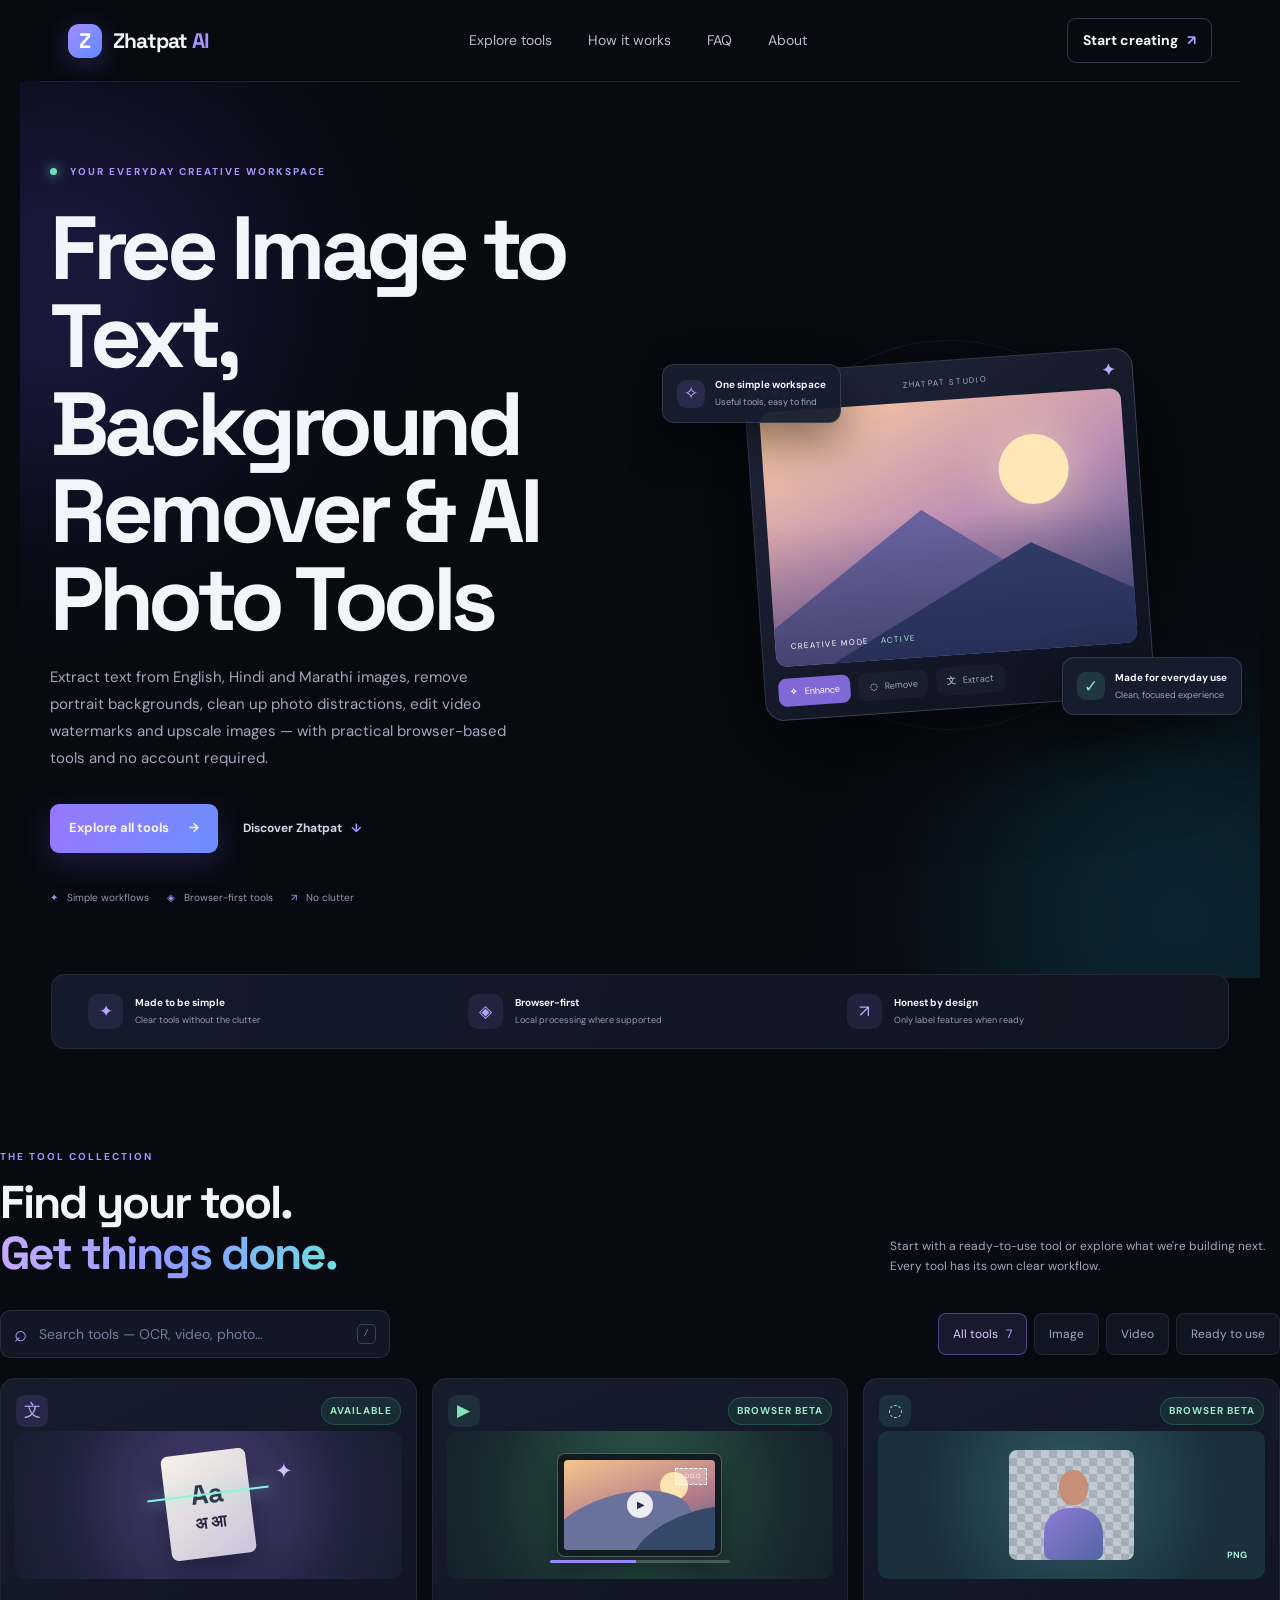
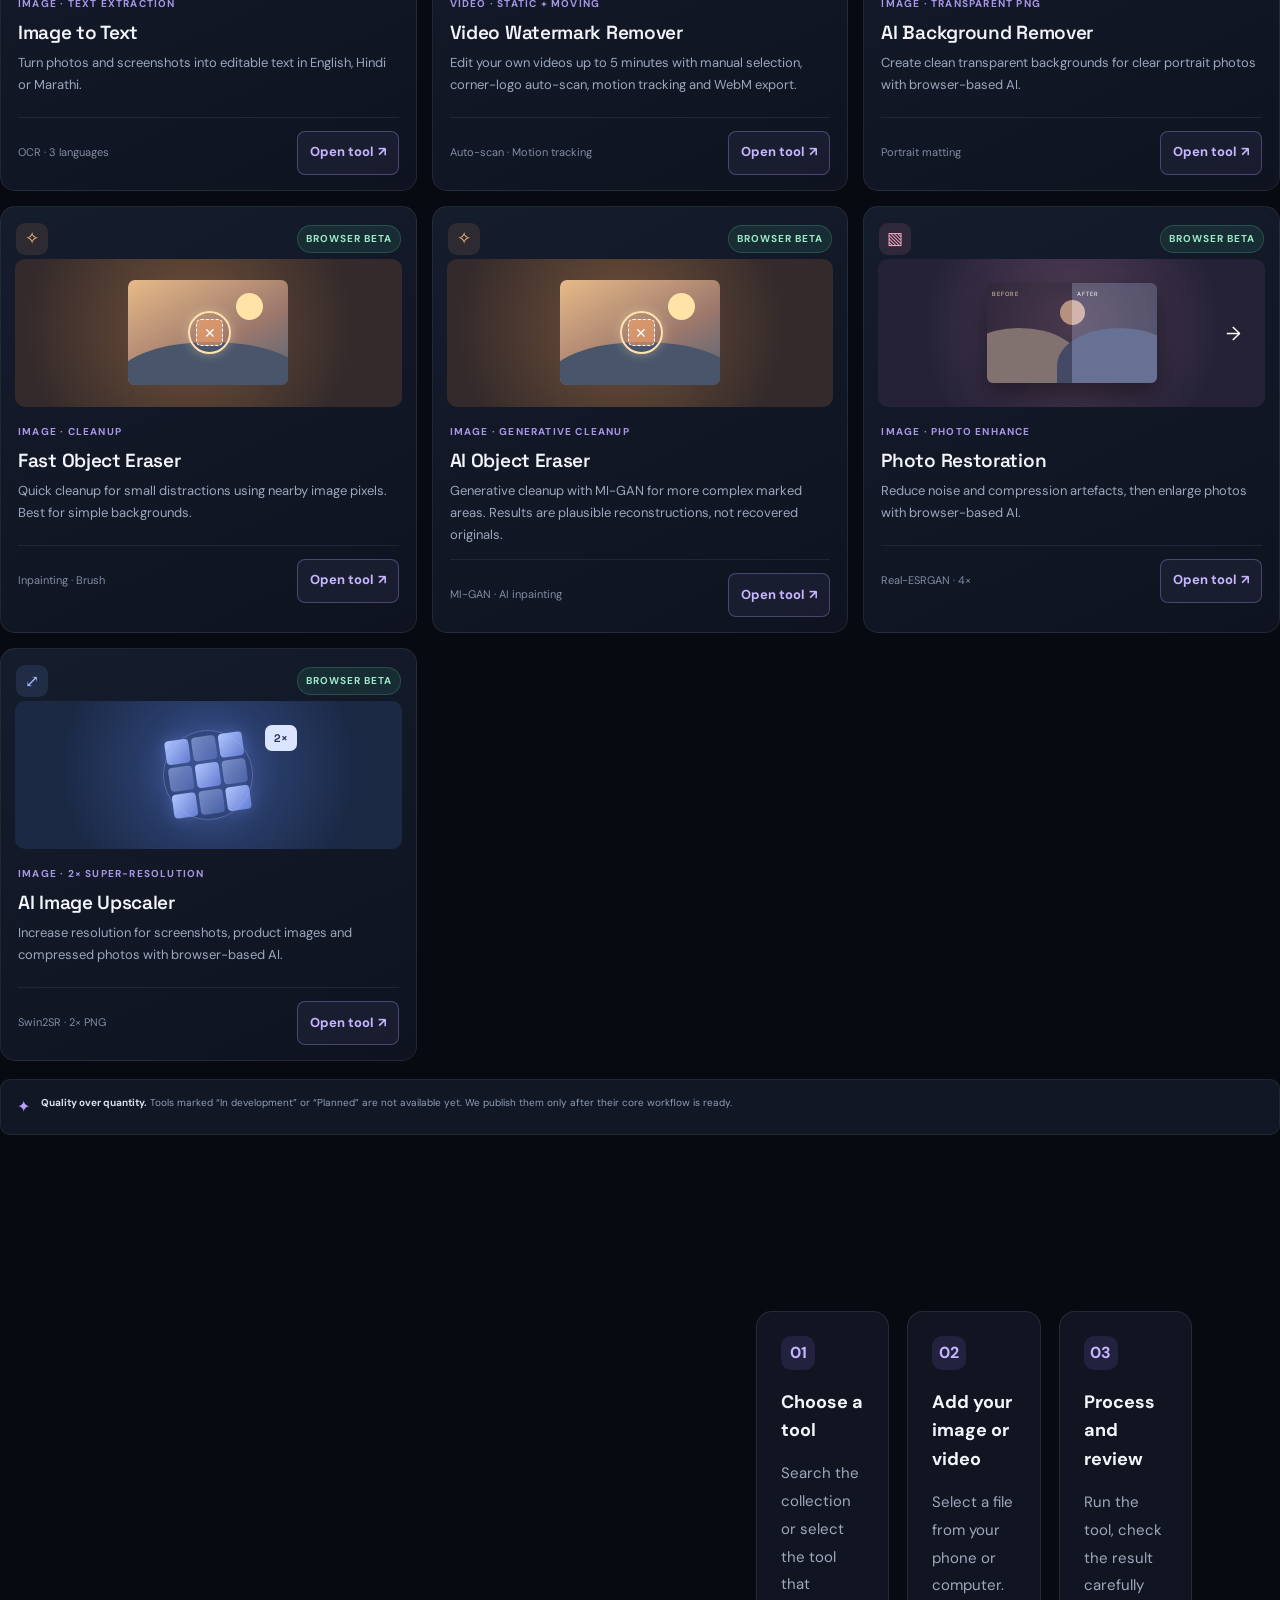
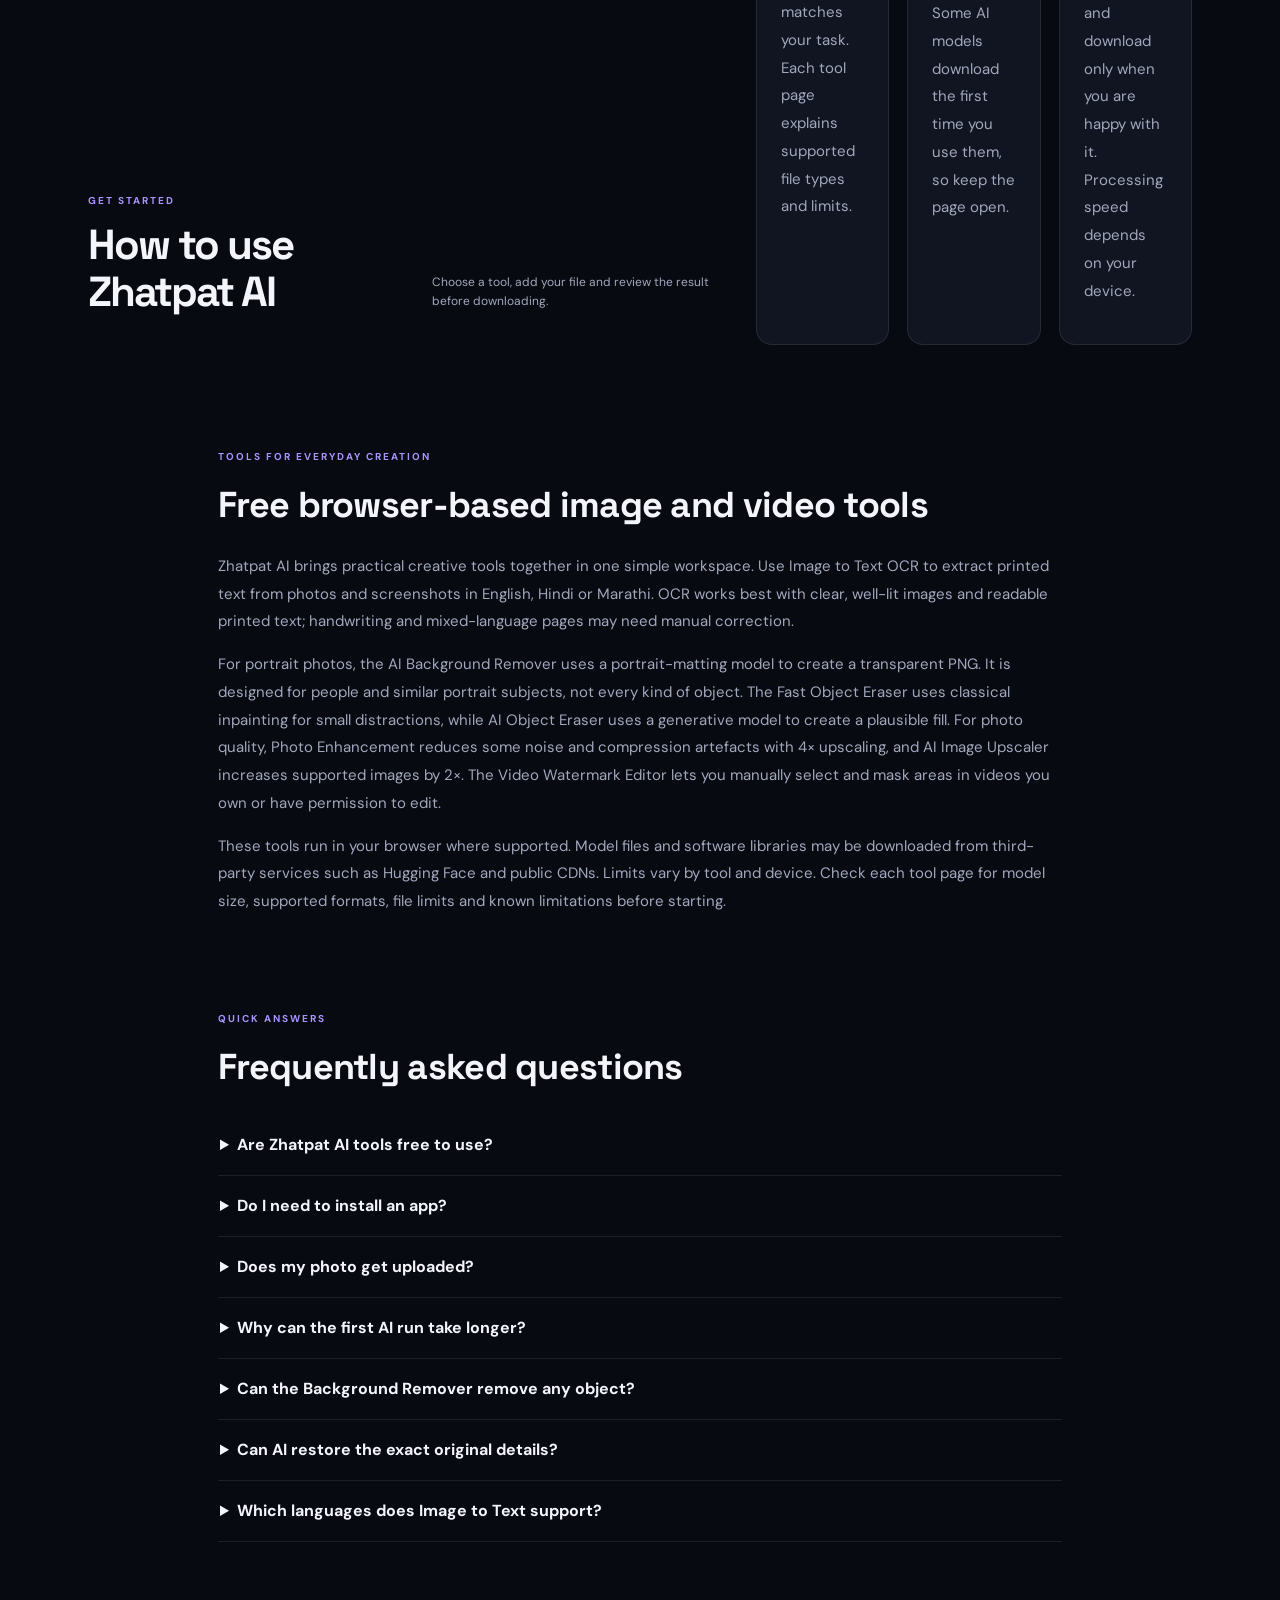
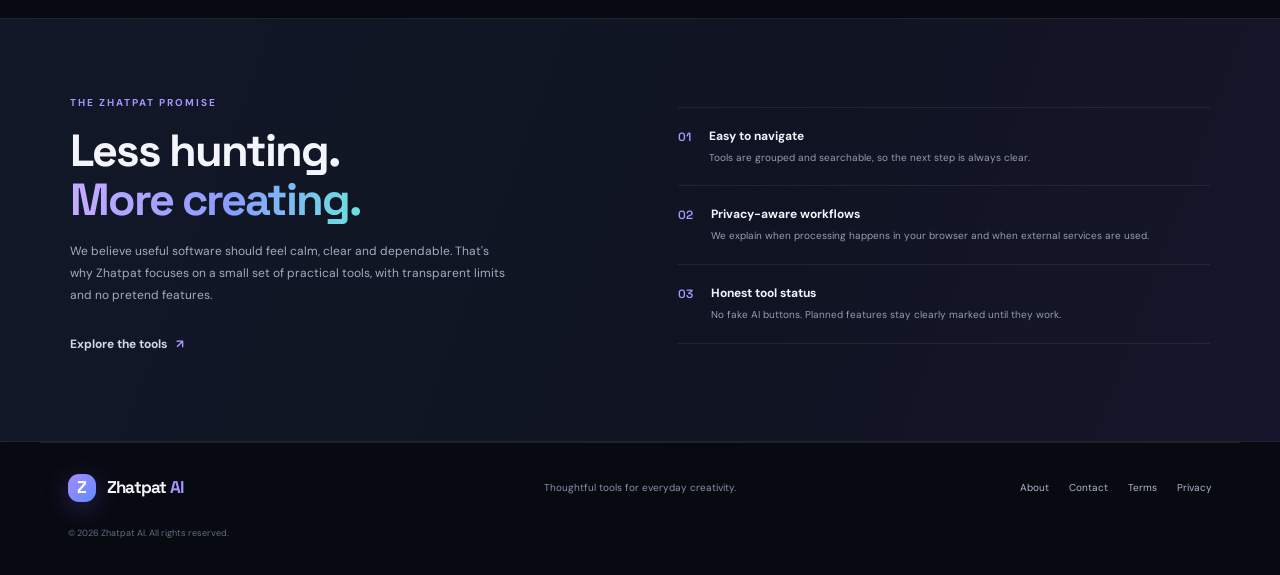
==== index.html @ 1f45d67f "Add Google AdSense loader to site pages" ====
<!doctype html>
<html lang="en">
<head>
<meta charset="UTF-8"><meta name="viewport" content="width=device-width,initial-scale=1"><meta name="theme-color" content="#090b14">
<title>Zhatpat AI — Free AI Tools to Create, Edit & Enhance</title>
<meta name="description" content="Explore Zhatpat AI's browser-based creative tools for OCR, video editing, background removal, object cleanup and AI photo enhancement.">
<meta name="robots" content="index,follow">
<meta name="google-site-verification" content="sofA9qe5XfoR8fmG4Cdw6yjIFCzj_PzeQPLxYTmyHCs" /><link rel="canonical" href="https://zhatpat-ai.pages.dev/">
<meta property="og:type" content="website"><meta property="og:title" content="Zhatpat AI — Free AI Tools to Create, Edit &amp; Enhance"><meta property="og:description" content="Explore Zhatpat AI"><meta property="og:url" content="https://zhatpat-ai.pages.dev/"><meta name="twitter:card" content="summary">
<link rel="icon" href="/favicon.svg" type="image/svg+xml"><link rel="preconnect" href="https://fonts.googleapis.com"><link rel="preconnect" href="https://fonts.gstatic.com" crossorigin><link href="https://fonts.googleapis.com/css2?family=DM+Sans:wght@400;500;600;700&family=Space+Grotesk:wght@500;600;700&display=swap" rel="stylesheet"><link rel="stylesheet" href="/assets/style.css">
<meta property="og:site_name" content="Zhatpat AI">
<meta name="twitter:title" content="Zhatpat AI — Free AI Tools to Create, Edit &amp; Enhance">
<meta name="twitter:description" content="Explore Zhatpat AI">
<script type="application/ld+json">{"@context":"https://schema.org","@graph":[{"@type":"WebSite","name":"Zhatpat AI","url":"https://zhatpat-ai.pages.dev/","description":"Explore Zhatpat AI"},{"@type":"Organization","name":"Zhatpat AI","url":"https://zhatpat-ai.pages.dev/"}]}</script>
  <script async src="https://pagead2.googlesyndication.com/pagead/js/adsbygoogle.js?client=ca-pub-9655050547873870" crossorigin="anonymous"></script>
</head>
<body class="home-premium">
<header class="site-header"><a class="brand" href="/" aria-label="Zhatpat AI home"><span class="brand-mark">Z</span><span>Zhatpat<span class="brand-ai"> AI</span></span></a>
<nav class="desktop-nav" aria-label="Main navigation"><a href="#tools">Explore tools</a><a href="#how">How it works</a><a href="#faq">FAQ</a><a href="/about.html">About</a></nav>
<a class="header-cta" href="#tools">Start creating <span>↗</span></a><button class="menu-toggle" aria-label="Open navigation" aria-expanded="false">☰</button></header>
<main>
<section class="premium-hero">
<div class="hero-glow hero-glow-a"></div><div class="hero-glow hero-glow-b"></div>
<div class="hero-content"><div class="eyebrow"><span class="live-dot"></span> YOUR EVERYDAY CREATIVE WORKSPACE</div>
<h1>Free Image to Text, Background Remover &amp; AI Photo Tools</h1>
<p class="hero-lead">Extract text from English, Hindi and Marathi images, remove portrait backgrounds, clean up photo distractions, edit video watermarks and upscale images — with practical browser-based tools and no account required.</p>
<div class="hero-actions"><a class="button button-primary" href="#tools">Explore all tools <span>→</span></a><a class="text-link" href="#why">Discover Zhatpat <span>↓</span></a></div>
<div class="hero-proof"><span><i>✦</i> Simple workflows</span><span><i>◈</i> Browser-first tools</span><span><i>↗</i> No clutter</span></div></div>
<div class="hero-visual" aria-label="Abstract creative workspace illustration">
<div class="visual-halo"></div><div class="visual-window"><div class="window-top"><div class="window-dots"><i></i><i></i><i></i></div><span>ZHATPAT STUDIO</span><b>✦</b></div><div class="visual-canvas"><div class="visual-sun"></div><div class="visual-mountain one"></div><div class="visual-mountain two"></div><div class="visual-sheen"></div><div class="visual-canvas-tag">CREATIVE MODE <span>ACTIVE</span></div></div><div class="visual-toolbar"><span class="tool-mini active"><b>✧</b> Enhance</span><span class="tool-mini"><b>◌</b> Remove</span><span class="tool-mini"><b>文</b> Extract</span></div></div>
<div class="floating-note note-one"><span class="note-symbol purple">✧</span><span><b>One simple workspace</b><small>Useful tools, easy to find</small></span></div><div class="floating-note note-two"><span class="note-symbol green">✓</span><span><b>Made for everyday use</b><small>Clean, focused experience</small></span></div></div>
</section>
<section class="quick-strip"><div><span class="strip-icon">✦</span><span><b>Made to be simple</b><small>Clear tools without the clutter</small></span></div><div><span class="strip-icon">◈</span><span><b>Browser-first</b><small>Local processing where supported</small></span></div><div><span class="strip-icon">↗</span><span><b>Honest by design</b><small>Only label features when ready</small></span></div></section>
<section class="tool-section premium-tools" id="tools"><div class="section-heading"><div><div class="eyebrow">THE TOOL COLLECTION</div><h2>Find your tool.<br><span class="gradient-text">Get things done.</span></h2></div><p>Start with a ready-to-use tool or explore what we're building next. Every tool has its own clear workflow.</p></div>
<div class="tool-discovery"><label class="tool-search"><span>⌕</span><input id="tool-search" type="search" placeholder="Search tools — OCR, video, photo…" aria-label="Search tools"><kbd>/</kbd></label><div class="tool-filters" role="group" aria-label="Filter tools"><button class="filter-chip active" data-filter="all" type="button">All tools <span>7</span></button><button class="filter-chip" data-filter="image" type="button">Image</button><button class="filter-chip" data-filter="video" type="button">Video</button><button class="filter-chip" data-filter="available" type="button">Ready to use</button></div></div>
<div class="premium-tool-grid" id="tool-grid">
<article class="premium-tool-card live-card" data-category="image" data-search="image to text ocr extract scan english hindi marathi photo text"><div class="card-topline"><span class="tool-symbol symbol-violet">文</span><span class="status-pill live">AVAILABLE</span></div><div class="card-art art-ocr"><span class="art-paper">Aa<br><small>अ आ</small></span><span class="art-scan"></span><span class="art-spark">✦</span></div><div class="card-copy"><div class="card-kicker">IMAGE · TEXT EXTRACTION</div><h3>Image to Text</h3><p>Turn photos and screenshots into editable text in English, Hindi or Marathi.</p><div class="card-footer"><span>OCR · 3 languages</span><a href="/tools/image-to-text.html">Open tool <b>↗</b></a></div></div></article>
<article class="premium-tool-card live-card" data-category="video" data-search="video watermark remover blur pixelate moving static keyframe auto detect logo automatic tracking mp4 webm 5 minute"><div class="card-topline"><span class="tool-symbol symbol-green">▶</span><span class="status-pill live">BROWSER BETA</span></div><div class="card-art art-video"><div class="video-frame"><div class="video-scene"><span class="scene-sun"></span><span class="scene-hill"></span><span class="scene-hill second"></span><span class="watermark-box">LOGO</span></div><span class="play-dot">▶</span></div><span class="track-line"></span></div><div class="card-copy"><div class="card-kicker">VIDEO · STATIC + MOVING</div><h3>Video Watermark Remover</h3><p>Edit your own videos up to 5 minutes with manual selection, corner-logo auto-scan, motion tracking and WebM export.</p><div class="card-footer"><span>Auto-scan · Motion tracking</span><a href="/tools/video-watermark-remover.html">Open tool <b>↗</b></a></div></div></article>
<article class="premium-tool-card live-card" data-category="image" data-search="background remover transparent png portrait photo cutout"><div class="card-topline"><span class="tool-symbol symbol-cyan">◌</span><span class="status-pill live">BROWSER BETA</span></div><div class="card-art art-bg"><div class="checker"></div><div class="portrait-shape"><i></i><b></b></div><span class="cutout-label">PNG</span></div><div class="card-copy"><div class="card-kicker">IMAGE · TRANSPARENT PNG</div><h3>AI Background Remover</h3><p>Create clean transparent backgrounds for clear portrait photos with browser-based AI.</p><div class="card-footer"><span>Portrait matting</span><a href="/tools/background-remover.html">Open tool <b>↗</b></a></div></div></article>
<article class="premium-tool-card live-card" data-category="image" data-search="object eraser remove unwanted objects photo cleanup inpainting brush"><div class="card-topline"><span class="tool-symbol symbol-orange">✧</span><span class="status-pill live">BROWSER BETA</span></div><div class="card-art art-object"><div class="object-scene"><span class="object-sun"></span><span class="object-hill"></span><span class="object-box">✕</span><span class="erase-ring"></span></div></div><div class="card-copy"><div class="card-kicker">IMAGE · CLEANUP</div><h3>Fast Object Eraser</h3><p>Quick cleanup for small distractions using nearby image pixels. Best for simple backgrounds.</p><div class="card-footer"><span>Inpainting · Brush</span><a href="/tools/object-eraser.html">Open tool <b>↗</b></a></div></div></article>
<article class="premium-tool-card live-card" data-category="image" data-search="ai object eraser generative object removal inpainting remove photo unwanted objects migan"><div class="card-topline"><span class="tool-symbol symbol-orange">✧</span><span class="status-pill live">BROWSER BETA</span></div><div class="card-art art-object"><div class="object-scene"><span class="object-sun"></span><span class="object-hill"></span><span class="object-box">✕</span><span class="erase-ring"></span></div></div><div class="card-copy"><div class="card-kicker">IMAGE · GENERATIVE CLEANUP</div><h3>AI Object Eraser</h3><p>Generative cleanup with MI-GAN for more complex marked areas. Results are plausible reconstructions, not recovered originals.</p><div class="card-footer"><span>MI-GAN · AI inpainting</span><a href="/tools/ai-object-eraser.html">Open tool <b>↗</b></a></div></div></article>
<article class="premium-tool-card live-card" data-category="image" data-search="photo restoration enhancer old photo denoise compression noise upscale realesrgan"><div class="card-topline"><span class="tool-symbol symbol-pink">▧</span><span class="status-pill live">BROWSER BETA</span></div><div class="card-art art-restore"><div class="restore-photo"><span class="restore-before">BEFORE</span><span class="restore-after">AFTER</span><i></i></div><span class="restore-arrow">→</span></div><div class="card-copy"><div class="card-kicker">IMAGE · PHOTO ENHANCE</div><h3>Photo Restoration</h3><p>Reduce noise and compression artefacts, then enlarge photos with browser-based AI.</p><div class="card-footer"><span>Real-ESRGAN · 4×</span><a href="/tools/photo-restoration.html">Open tool <b>↗</b></a></div></div></article>
<article class="premium-tool-card live-card" data-category="image" data-search="ai image upscaler enlarge resolution sharpen enhance quality swin2sr screenshot photo 2x"><div class="card-topline"><span class="tool-symbol symbol-blue">⤢</span><span class="status-pill live">BROWSER BETA</span></div><div class="card-art art-upscale"><div class="pixel-grid"><i></i><i></i><i></i><i></i><i></i><i></i><i></i><i></i><i></i></div><span class="upscale-badge">2×</span><span class="upscale-glow"></span></div><div class="card-copy"><div class="card-kicker">IMAGE · 2× SUPER-RESOLUTION</div><h3>AI Image Upscaler</h3><p>Increase resolution for screenshots, product images and compressed photos with browser-based AI.</p><div class="card-footer"><span>Swin2SR · 2× PNG</span><a href="/tools/ai-image-upscaler.html">Open tool <b>↗</b></a></div></div></article>
</div><p class="no-results" id="no-results" hidden>No matching tools. Try another search.</p><div class="tool-note"><span>✦</span><p><b>Quality over quantity.</b> Tools marked “In development” or “Planned” are not available yet. We publish them only after their core workflow is ready.</p></div></section>
<section class="how-section" id="how"><div class="section-heading"><div><div class="eyebrow">GET STARTED</div><h2>How to use Zhatpat AI</h2></div><p>Choose a tool, add your file and review the result before downloading.</p></div><div class="how-grid"><article><span>01</span><h3>Choose a tool</h3><p>Search the collection or select the tool that matches your task. Each tool page explains supported file types and limits.</p></article><article><span>02</span><h3>Add your image or video</h3><p>Select a file from your phone or computer. Some AI models download the first time you use them, so keep the page open.</p></article><article><span>03</span><h3>Process and review</h3><p>Run the tool, check the result carefully and download only when you are happy with it. Processing speed depends on your device.</p></article></div></section>
<section class="seo-content"><div class="eyebrow">TOOLS FOR EVERYDAY CREATION</div><h2>Free browser-based image and video tools</h2><p>Zhatpat AI brings practical creative tools together in one simple workspace. Use Image to Text OCR to extract printed text from photos and screenshots in English, Hindi or Marathi. OCR works best with clear, well-lit images and readable printed text; handwriting and mixed-language pages may need manual correction.</p><p>For portrait photos, the AI Background Remover uses a portrait-matting model to create a transparent PNG. It is designed for people and similar portrait subjects, not every kind of object. The Fast Object Eraser uses classical inpainting for small distractions, while AI Object Eraser uses a generative model to create a plausible fill. For photo quality, Photo Enhancement reduces some noise and compression artefacts with 4× upscaling, and AI Image Upscaler increases supported images by 2×. The Video Watermark Editor lets you manually select and mask areas in videos you own or have permission to edit.</p><p>These tools run in your browser where supported. Model files and software libraries may be downloaded from third-party services such as Hugging Face and public CDNs. Limits vary by tool and device. Check each tool page for model size, supported formats, file limits and known limitations before starting.</p></section>
<section class="faq-section" id="faq"><div class="eyebrow">QUICK ANSWERS</div><h2>Frequently asked questions</h2><details><summary>Are Zhatpat AI tools free to use?</summary><p>The current tool collection is available without an account. File and model limits apply and may vary by tool.</p></details><details><summary>Do I need to install an app?</summary><p>No installation is required for the browser tools. Open a tool page in a modern browser and select your file.</p></details><details><summary>Does my photo get uploaded?</summary><p>The current image and video processing tools are designed to process selected files in your browser rather than upload them to a Zhatpat application server. Tool pages explain when third-party model or library downloads are used.</p></details><details><summary>Why can the first AI run take longer?</summary><p>Some tools need to download model files and prepare the inference engine the first time. Later use may be faster if your browser cache is available.</p></details><details><summary>Can the Background Remover remove any object?</summary><p>No. It uses portrait matting and works best with clear people or portrait subjects. It is not a universal object-segmentation model.</p></details><details><summary>Can AI restore the exact original details?</summary><p>No. Upscaling and generative fill can create plausible details, but they cannot guarantee recovery of information that is missing from the original file.</p></details><details><summary>Which languages does Image to Text support?</summary><p>The OCR tool currently offers English, Hindi and Marathi language selection. Results depend on image quality and printed text clarity.</p></details></section>
<section class="why-section" id="why"><div class="why-inner"><div class="why-copy"><div class="eyebrow">THE ZHATPAT PROMISE</div><h2>Less hunting.<br><span class="gradient-text">More creating.</span></h2><p>We believe useful software should feel calm, clear and dependable. That's why Zhatpat focuses on a small set of practical tools, with transparent limits and no pretend features.</p><a href="#tools" class="text-link">Explore the tools <span>↗</span></a></div><div class="why-points"><div><span>01</span><section><b>Easy to navigate</b><small>Tools are grouped and searchable, so the next step is always clear.</small></section></div><div><span>02</span><section><b>Privacy-aware workflows</b><small>We explain when processing happens in your browser and when external services are used.</small></section></div><div><span>03</span><section><b>Honest tool status</b><small>No fake AI buttons. Planned features stay clearly marked until they work.</small></section></div></div></div></section>
</main>
<footer class="site-footer"><a class="brand" href="/"><span class="brand-mark">Z</span><span>Zhatpat<span class="brand-ai"> AI</span></span></a><p>Thoughtful tools for everyday creativity.</p><div class="footer-links"><a href="/about.html">About</a><a href="/contact.html">Contact</a><a href="/terms.html">Terms</a><a href="/privacy.html">Privacy</a></div><small>© <span id="year"></span> Zhatpat AI. All rights reserved.</small></footer>
<script src="/assets/app.js" defer></script><script src="/assets/home.js" defer></script>
</body></html>
---- assets/style.css ----
:root{color-scheme:dark;--bg:#090b14;--panel:#111522;--panel2:#151b2b;--text:#f4f5fb;--muted:#a1a8bc;--line:rgba(255,255,255,.09);--violet:#9b7bff;--cyan:#66e0e4}*{box-sizing:border-box}html{scroll-behavior:smooth}body{margin:0;background:var(--bg);color:var(--text);font-family:"DM Sans",sans-serif;line-height:1.6;overflow-x:hidden}a{color:inherit;text-decoration:none}.ambient{position:absolute;width:520px;height:520px;border-radius:50%;filter:blur(110px);opacity:.15;pointer-events:none;z-index:-1}.ambient-one{top:40px;left:-230px;background:#744cff}.ambient-two{top:350px;right:-280px;background:#13b8c5}.site-header{height:82px;max-width:1200px;margin:auto;padding:0 28px;display:flex;align-items:center;justify-content:space-between;border-bottom:1px solid var(--line)}.brand{display:inline-flex;align-items:center;gap:11px;font-family:"Space Grotesk",sans-serif;font-size:21px;font-weight:700;letter-spacing:-.8px}.brand-mark{width:34px;height:34px;display:grid;place-items:center;border-radius:11px;background:linear-gradient(135deg,#a58aff,#5e8cff);color:white;font-size:21px;box-shadow:0 6px 24px #8568ff44}.brand-ai{color:#a991ff}.desktop-nav{display:flex;gap:36px;color:#b7bdd0;font-size:13px}.desktop-nav a:hover,.footer-links a:hover{color:white}.header-cta{border:1px solid #34394c;border-radius:9px;padding:10px 15px;font-size:12px;font-weight:700}.header-cta span{color:#b39aff;margin-left:9px}.menu-toggle{display:none;background:none;border:0;color:white;font-size:22px}.hero{max-width:1200px;margin:0 auto;padding:105px 28px 110px;display:grid;grid-template-columns:1fr 1fr;align-items:center;gap:50px;min-height:610px}.eyebrow{font-size:10px;font-weight:700;letter-spacing:2px;color:#a994ff}.live-dot{display:inline-block;width:7px;height:7px;border-radius:50%;background:#6de1bc;margin-right:9px;box-shadow:0 0 12px #6de1bc}.hero h1{font-family:"Space Grotesk",sans-serif;font-size:clamp(58px,7vw,88px);letter-spacing:-5px;line-height:.99;margin:24px 0}.gradient-text{background:linear-gradient(100deg,#c4aaff 4%,#8a9cff 55%,#6ce1df 100%);background-clip:text;-webkit-background-clip:text;color:transparent}.hero-lead{font-size:16px;line-height:1.8;color:var(--muted);max-width:475px}.hero-actions{display:flex;align-items:center;gap:25px;margin-top:32px}.button{display:inline-flex;align-items:center;gap:20px;padding:14px 19px;border-radius:9px;font-size:13px;font-weight:700}.button-primary{background:linear-gradient(110deg,#9877ff,#6c8eff);box-shadow:0 10px 30px #7d69ff30}.button-primary:hover{transform:translateY(-2px)}.text-link{font-size:12px;font-weight:700;color:#d4d8e6}.text-link span{color:#a994ff;margin-left:6px}.trust-row{display:flex;flex-wrap:wrap;gap:20px;margin-top:45px;color:#858da3;font-size:10px}.trust-row i{font-style:normal;color:#a994ff;margin-right:6px}.hero-art{height:440px;position:relative;display:grid;place-items:center}.art-orbit{position:absolute;border:1px solid #9e8bff20;border-radius:50%;transform:rotate(-22deg)}.orbit-a{width:450px;height:310px}.orbit-b{width:360px;height:410px;transform:rotate(38deg)}.art-card{position:absolute;border:1px solid #ffffff1c;border-radius:17px;background:#171c2c;box-shadow:0 28px 90px #0008}.art-card-back{width:260px;height:270px;right:22px;top:65px;transform:rotate(8deg);padding:16px;opacity:.72}.mini-top{display:flex;gap:5px;margin-bottom:16px}.mini-top span{width:6px;height:6px;border-radius:50%;background:#626b84}.skeleton-image{height:150px;border-radius:10px;background:linear-gradient(135deg,#343b5b,#22283e 55%,#4c3b72)}.skeleton-line{height:7px;width:80%;background:#424960;border-radius:10px;margin-top:13px}.skeleton-line.short{width:45%;margin-top:7px}.art-card-front{width:300px;padding:17px;left:50%;top:70px;transform:translateX(-50%) rotate(-5deg);z-index:2}.art-label{font-size:9px;letter-spacing:1.5px;color:#bfc5d8;margin-bottom:14px}.art-label span{float:right;color:#b69dff}.art-photo{height:225px;border-radius:10px;overflow:hidden;position:relative;background:linear-gradient(155deg,#f6b98a 0%,#d8879b 40%,#635b9b 100%)}.sun{position:absolute;width:65px;height:65px;border-radius:50%;background:#ffe4b0;top:37px;right:55px;box-shadow:0 0 45px #ffe0a5aa}.mountain{position:absolute;bottom:-5px;width:0;height:0;border-left:160px solid transparent;border-right:160px solid transparent}.mountain-back{border-bottom:125px solid #655f9a;left:-48px}.mountain-front{border-bottom:95px solid #353e6b;right:-95px}.photo-glow{position:absolute;inset:0;background:linear-gradient(0deg,#171d3c55,transparent 60%)}.art-controls{display:flex;gap:7px;margin-top:14px}.control-pill{font-size:9px;padding:6px 12px;border-radius:20px;background:#262d41;color:#9ca6bc}.control-pill.active{background:#7662ca;color:white}.float-chip{position:absolute;z-index:3;display:flex;align-items:center;gap:10px;padding:11px 14px;border:1px solid #ffffff1c;background:#171d2df2;border-radius:12px;box-shadow:0 14px 40px #0006}.float-chip b,.float-chip small{display:block}.float-chip b{font-size:10px}.float-chip small{font-size:9px;color:#969fb5}.chip-icon{font-size:22px;color:#b49aff}.chip-check{width:24px;height:24px;border-radius:50%;background:#3b9c83;color:#fff;display:grid;place-items:center;font-size:12px}.chip-top{top:38px;left:5px}.chip-bottom{bottom:35px;right:0}.section-wrap{max-width:1200px;margin:auto;padding-left:28px;padding-right:28px}.tool-section{padding-top:60px;padding-bottom:105px}.section-heading{display:flex;align-items:end;justify-content:space-between;gap:30px;margin-bottom:32px}.section-heading h2,.how-panel h2{font-family:"Space Grotesk",sans-serif;font-size:42px;letter-spacing:-2px;line-height:1.12;margin:12px 0 0}.section-heading>p{max-width:390px;color:var(--muted);font-size:12px;margin:0 0 4px}.tool-grid{display:grid;grid-template-columns:repeat(3,1fr);gap:14px}.tool-card{min-height:230px;padding:23px;border:1px solid var(--line);border-radius:14px;background:linear-gradient(145deg,#141a29,#0e121e);position:relative;transition:transform .2s,border-color .2s}.tool-card:hover{transform:translateY(-4px);border-color:#9c85ff66}.tool-icon{width:39px;height:39px;border-radius:11px;display:grid;place-items:center;font-size:21px;margin-bottom:20px}.icon-violet{background:#8062ed25;color:#b49aff}.icon-cyan{background:#42cbd21c;color:#6ee4e5}.icon-orange{background:#f4a55c1c;color:#ffbc80}.icon-pink{background:#ef7da71c;color:#f59abb}.icon-green{background:#62c99a1c;color:#7ce0ae}.tool-status{position:absolute;top:29px;right:22px;font-size:8px;letter-spacing:1px;color:#a99aff;font-weight:700}.tool-card h3{font-family:"Space Grotesk",sans-serif;font-size:17px;margin:0 0 7px}.tool-card p{font-size:11px;color:#9ca5bb;line-height:1.7;max-width:290px;margin:0}.tool-meta{display:flex;gap:7px;margin-top:18px}.tool-meta span{font-size:9px;color:#aeb6ca;background:#ffffff09;border:1px solid #ffffff0d;border-radius:20px;padding:5px 9px}.tool-card-note{background:linear-gradient(130deg,#211b3d,#121a2a)}.note-spark{font-size:23px;color:#b59dff;margin-bottom:12px}.tool-card-note h3{font-size:20px;line-height:1.2}.tool-card-note p{margin:8px 0 14px}.how-section{padding-bottom:110px;display:grid;grid-template-columns:1.2fr .8fr;gap:14px}.how-panel,.how-side{border:1px solid var(--line);border-radius:17px;background:#111725;padding:38px}.how-panel h2{font-size:40px;margin:15px 0}.how-panel>p{font-size:12px;color:var(--muted);max-width:530px;line-height:1.8}.principles{display:grid;grid-template-columns:repeat(3,1fr);gap:20px;margin-top:35px}.principles div span,.principles b,.principles small{display:block}.principles span{font-size:9px;color:#a994ff;margin-bottom:12px}.principles b{font-size:11px}.principles small{font-size:9px;color:#8992a8;margin-top:5px}.how-side{background:radial-gradient(circle at 80% 10%,#59449a66,transparent 48%),#15172a;display:flex;flex-direction:column;justify-content:space-between;min-height:330px}.side-orb{width:65px;height:65px;display:grid;place-items:center;border-radius:20px;background:linear-gradient(135deg,#b18cff,#637dff);font-size:30px;box-shadow:0 10px 35px #8e76ff55}.side-quote{font-family:"Space Grotesk",sans-serif;font-size:27px;line-height:1.25;letter-spacing:-.8px;max-width:300px}.side-caption{font-size:8px;letter-spacing:1.6px;color:#a5a0c7}.site-footer{max-width:1200px;margin:auto;padding:27px 28px 35px;border-top:1px solid var(--line);display:grid;grid-template-columns:1fr 1fr auto;align-items:center;gap:12px}.site-footer .brand{font-size:17px}.site-footer .brand-mark{width:28px;height:28px;font-size:17px}.site-footer p{font-size:10px;color:#8992a8}.footer-links{display:flex;gap:20px;font-size:10px;color:#aeb6ca}.site-footer>small{grid-column:1/-1;color:#626c83;font-size:9px;margin-top:8px}.privacy-page{max-width:800px;margin:70px auto;padding:0 24px 100px}.privacy-page h1{font:600 46px "Space Grotesk",sans-serif;letter-spacing:-2px}.privacy-page h2{font:600 21px "Space Grotesk",sans-serif;margin-top:35px}.privacy-page p,.privacy-page li{font-size:14px;color:#aab2c5;line-height:1.8}.privacy-page .updated{font-size:11px;color:#818ba2}@media(max-width:800px){.hero{grid-template-columns:1fr;padding-top:75px;gap:20px}.hero-copy{max-width:650px}.hero-art{height:390px;max-width:540px;width:100%;margin:auto}.section-heading{align-items:start;flex-direction:column}.tool-grid{grid-template-columns:repeat(2,1fr)}.how-section{grid-template-columns:1fr}.how-side{min-height:260px}.site-footer{grid-template-columns:1fr auto}.site-footer p{grid-column:1/-1;grid-row:2}.footer-links{grid-column:2;grid-row:1}}@media(max-width:540px){.site-header{height:70px;padding:0 19px}.desktop-nav,.header-cta{display:none}.menu-toggle{display:block}.desktop-nav.open{display:flex;position:absolute;z-index:10;top:70px;left:0;right:0;padding:20px;background:#101522;flex-direction:column;gap:18px;border-bottom:1px solid var(--line)}.hero{padding:65px 20px 65px;min-height:auto}.hero h1{font-size:61px;letter-spacing:-3.8px}.hero-lead{font-size:14px}.hero-actions{align-items:flex-start;flex-direction:column;gap:17px}.trust-row{gap:12px;margin-top:30px}.hero-art{height:340px;transform:scale(.9);transform-origin:top center;margin-bottom:-25px}.art-card-front{width:260px;top:60px}.art-photo{height:190px}.art-card-back{right:-5px;top:65px;width:220px}.chip-top{left:-5px;top:25px}.chip-bottom{right:-7px;bottom:20px}.section-wrap{padding-left:20px;padding-right:20px}.tool-section{padding-top:40px;padding-bottom:70px}.section-heading h2,.how-panel h2{font-size:34px}.tool-grid{grid-template-columns:1fr}.tool-card{min-height:205px}.how-section{padding-bottom:70px}.how-panel,.how-side{padding:25px}.principles{grid-template-columns:1fr;gap:15px}.principles div{display:grid;grid-template-columns:30px 1fr;align-items:center}.principles span{grid-row:span 2;margin:0}.principles small{margin-top:0}.side-quote{font-size:25px}.site-footer{padding:25px 20px 30px}.privacy-page{margin:45px auto}.privacy-page h1{font-size:37px}}@media(prefers-reduced-motion:reduce){html{scroll-behavior:auto}*,*::before,*::after{transition:none!important}}
/* OCR tool */
.tool-page{max-width:1100px;margin:55px auto 95px;padding:0 28px}.back-link{display:inline-block;color:#aeb6ca;font-size:11px;margin-bottom:28px}.tool-page h1{font:700 clamp(46px,7vw,68px)/1.05 "Space Grotesk",sans-serif;letter-spacing:-3px;margin:15px 0}.tool-intro{font-size:14px;color:var(--muted);max-width:600px;margin:0 0 32px}.ocr-layout{display:grid;grid-template-columns:1fr 1fr;gap:16px}.ocr-panel{padding:24px;border:1px solid var(--line);border-radius:16px;background:linear-gradient(145deg,#141a29,#0e121e);min-width:0}.panel-heading{display:flex;justify-content:space-between;align-items:center;margin-bottom:18px}.panel-heading b,.panel-heading small{display:block}.panel-heading b{font-size:13px}.panel-heading small{font-size:10px;color:#929bb1;margin-top:3px}.step-number{font:600 12px "Space Grotesk",sans-serif;color:#a994ff}.upload-zone{min-height:210px;border:1px dashed #5d6380;border-radius:12px;background:#ffffff05;display:flex;align-items:center;justify-content:center;flex-direction:column;gap:7px;cursor:pointer;text-align:center;padding:20px}.upload-zone:hover,.upload-zone.dragover{border-color:#a994ff;background:#9c83ff0c}.upload-symbol{width:42px;height:42px;display:grid;place-items:center;border-radius:13px;background:#9275ff22;color:#b9a5ff;font-size:24px;margin-bottom:5px}.upload-zone b{font-size:12px}.upload-zone span:not(.upload-symbol){font-size:10px;color:#a3acc0}.upload-zone small{font-size:9px;color:#7e8aa3;margin-top:5px}.upload-zone input{position:absolute;width:1px;height:1px;opacity:0}.image-preview-wrap{position:relative;margin-top:14px;border-radius:10px;overflow:hidden;background:#080b13;text-align:center;padding:10px}.image-preview-wrap img{max-width:100%;max-height:240px;object-fit:contain}.remove-image{display:block;margin:8px auto 0;background:none;border:0;color:#f39aaa;font:inherit;font-size:10px;cursor:pointer}.language-heading{margin-top:25px}.language-select{width:100%;padding:12px;border:1px solid #343b51;border-radius:9px;background:#101624;color:#f3f4fa;font:inherit;font-size:12px}.run-ocr{margin-top:16px;width:100%;justify-content:center;border:0;cursor:pointer}.button:disabled{opacity:.4;cursor:not-allowed;transform:none}.progress-wrap{margin-top:18px}.progress-label{display:flex;justify-content:space-between;font-size:10px;color:#b7bfd1;margin-bottom:8px}.progress-track{height:6px;background:#2b3041;border-radius:20px;overflow:hidden}.progress-track span{display:block;height:100%;width:0;background:linear-gradient(90deg,#9d7aff,#6ddfe1);transition:width .2s}.progress-wrap>small{display:block;color:#7f8aa1;font-size:9px;margin-top:8px}.privacy-note{font-size:10px;line-height:1.7;color:#929bb1;margin:20px 0 0}.privacy-note span{color:#9f8aff;margin-right:5px}.result-panel{display:flex;flex-direction:column}.result-empty{flex:1;min-height:300px;border:1px dashed #363d52;border-radius:11px;display:flex;align-items:center;justify-content:center;flex-direction:column;text-align:center;padding:20px}.result-empty>span{font-size:33px;color:#a994ff;margin-bottom:10px}.result-empty b{font-size:12px}.result-empty small{font-size:10px;color:#8d97ad;margin-top:5px}.ocr-result{display:none;width:100%;min-height:300px;resize:vertical;padding:14px;border:1px solid #353c51;border-radius:11px;background:#0a0e18;color:#f0f2fa;font:12px/1.8 "DM Sans",sans-serif}.ocr-result.visible{display:block}.result-actions{display:flex;align-items:center;gap:12px;margin-top:15px}.copy-result{padding:11px 15px;border:0;cursor:pointer}.result-actions>span{font-size:10px;color:#84d9b6}.tool-disclaimer{font-size:10px;color:#7e899f;line-height:1.7;margin-top:20px}.tool-open{display:inline-block;margin-top:15px;color:#c0adff;font-size:10px;font-weight:700}.tool-open:hover{text-decoration:underline}@media(max-width:700px){.tool-page{margin:35px auto 65px;padding:0 20px}.ocr-layout{grid-template-columns:1fr}.ocr-panel{padding:19px}.result-empty,.ocr-result{min-height:240px}}
/* Video watermark editor */
.video-workspace{display:grid;grid-template-columns:1.05fr .95fr;gap:16px;align-items:start}.video-stage{position:relative;margin:12px 0;border-radius:11px;overflow:hidden;background:#05070c;line-height:0}.video-stage video{display:block;width:100%;height:auto;max-height:520px}.video-stage canvas{position:absolute;inset:0 0 42px;width:100%;height:calc(100% - 42px);touch-action:none;cursor:crosshair}.video-meta,.video-message{font-size:10px;color:#aeb6ca;margin:10px 0;min-height:16px}.video-controls{display:grid;gap:12px;margin-top:20px}.video-controls label{display:grid;gap:7px;font-size:10px;color:#b8c0d3}.video-controls input[type=range]{width:100%;accent-color:#9b7bff}.keyframe-row{display:flex;gap:8px;flex-wrap:wrap;margin-top:14px}.button-secondary{background:#242a3d;border:1px solid #3b435c;color:#e9e9f4;cursor:pointer;padding:10px 12px}.keyframe-list{font-size:10px;color:#b8a8ff;margin-top:12px;min-height:18px}.export-preview{width:100%;max-height:420px;border-radius:10px;background:#05070c}.download-video{margin-top:15px;justify-content:center}.video-upload{margin-bottom:12px}@media(max-width:800px){.video-workspace{grid-template-columns:1fr}}@media(max-width:540px){.keyframe-row .button{flex:1;justify-content:center;font-size:11px;padding:11px 8px}}

/* Premium searchable homepage workspace */
.home-premium{background:#080a12}.premium-hero{max-width:1240px;min-height:590px;margin:auto;padding:82px 30px 72px;display:grid;grid-template-columns:1.02fr .98fr;align-items:center;gap:32px;position:relative;isolation:isolate;overflow:hidden}.hero-glow{position:absolute;z-index:-1;filter:blur(95px);border-radius:50%;pointer-events:none;opacity:.19}.hero-glow-a{width:390px;height:390px;left:-160px;top:10px;background:#7957ff}.hero-glow-b{width:420px;height:420px;right:-130px;bottom:-150px;background:#1a9cae}.hero-content{position:relative;z-index:2}.premium-hero h1{font:700 clamp(62px,7vw,92px)/.98 "Space Grotesk",sans-serif;letter-spacing:-5.5px;margin:25px 0 20px}.premium-hero .hero-lead{font-size:15px;max-width:465px}.hero-proof{display:flex;flex-wrap:wrap;gap:18px;margin-top:37px;color:#929bb0;font-size:10px}.hero-proof i{font-style:normal;color:#a991ff;margin-right:6px}.hero-visual{height:425px;position:relative;display:grid;place-items:center}.visual-halo{position:absolute;width:390px;height:390px;border-radius:50%;background:radial-gradient(circle,#8771ff27,transparent 68%);border:1px solid #9d8aff18}.visual-window{position:relative;width:min(100%,390px);padding:13px;border:1px solid #ffffff25;border-radius:19px;background:linear-gradient(145deg,#20263a,#101523 75%);box-shadow:0 35px 100px #0009;transform:rotate(-4deg);z-index:1}.window-top{height:26px;display:flex;align-items:center;justify-content:space-between;padding:0 3px 10px;color:#aab2c8;font-size:8px;letter-spacing:1.7px}.window-top b{color:#c1aaff;font-size:16px}.window-dots{display:flex;gap:5px}.window-dots i{width:6px;height:6px;border-radius:50%;background:#626b84}.visual-canvas{height:255px;border-radius:11px;overflow:hidden;position:relative;background:linear-gradient(155deg,#ffcca0,#bd8eb5 50%,#434c83)}.visual-sun{position:absolute;right:57px;top:40px;width:70px;height:70px;border-radius:50%;background:#ffe7b7;box-shadow:0 0 55px #ffe6b5aa}.visual-mountain{position:absolute;bottom:-8px;width:0;height:0;border-left:220px solid transparent;border-right:220px solid transparent}.visual-mountain.one{left:-65px;border-bottom:155px solid #68639d}.visual-mountain.two{right:-120px;border-bottom:115px solid #343e6d}.visual-sheen{position:absolute;inset:0;background:linear-gradient(0deg,#151d3c70,transparent 55%)}.visual-canvas-tag{position:absolute;left:15px;bottom:13px;color:#fff;font-size:8px;letter-spacing:1.3px;z-index:2}.visual-canvas-tag span{color:#a7f0d7;margin-left:8px}.visual-toolbar{display:flex;gap:8px;padding-top:12px}.tool-mini{padding:7px 11px;border-radius:8px;background:#ffffff09;color:#9ca6bd;font-size:9px}.tool-mini b{margin-right:5px}.tool-mini.active{background:#8068d6;color:white}.floating-note{position:absolute;z-index:3;display:flex;align-items:center;gap:10px;padding:12px 14px;background:#171e2ff2;border:1px solid #ffffff20;border-radius:12px;box-shadow:0 18px 45px #0007}.floating-note b,.floating-note small{display:block}.floating-note b{font-size:10px}.floating-note small{font-size:9px;color:#9da6bb;margin-top:2px}.note-symbol{width:28px;height:28px;border-radius:9px;display:grid;place-items:center;font-size:17px}.note-symbol.purple{background:#a38aff25;color:#c5b5ff}.note-symbol.green{background:#67d4aa25;color:#86e7bd}.note-one{top:42px;left:-5px}.note-two{bottom:32px;right:-12px}.quick-strip{max-width:1178px;margin:-4px auto 0;padding:19px 26px;display:grid;grid-template-columns:repeat(3,1fr);gap:15px;border:1px solid #ffffff13;border-radius:14px;background:linear-gradient(100deg,#131a2a,#101522);position:relative;z-index:2}.quick-strip>div{display:flex;align-items:center;gap:12px;padding:0 10px}.strip-icon{width:35px;height:35px;border-radius:10px;display:grid;place-items:center;background:#a18aff1c;color:#b9a5ff;font-size:17px}.quick-strip b,.quick-strip small{display:block}.quick-strip b{font-size:10px}.quick-strip small{font-size:9px;color:#929cb1;margin-top:2px}.premium-tools{padding-top:100px;padding-bottom:100px}.premium-tools .section-heading{margin-bottom:30px}.premium-tools .section-heading h2{font-size:46px}.tool-discovery{display:flex;align-items:center;justify-content:space-between;gap:18px;margin-bottom:20px}.tool-search{height:45px;max-width:390px;flex:1;display:flex;align-items:center;gap:10px;padding:0 13px;border:1px solid #ffffff19;border-radius:10px;background:#111725;color:#aeb8cd}.tool-search>span{font-size:22px;color:#b59dff}.tool-search input{min-width:0;flex:1;background:transparent;border:0;outline:0;color:#f5f5fb;font:12px "DM Sans",sans-serif}.tool-search input::placeholder{color:#727e96}.tool-search kbd{border:1px solid #3b4357;border-radius:5px;padding:2px 6px;color:#7f8aa1;font-size:9px}.tool-filters{display:flex;gap:7px;flex-wrap:wrap}.filter-chip{padding:9px 12px;border-radius:8px;border:1px solid #ffffff14;background:#101522;color:#9ca7bd;font:10px "DM Sans",sans-serif;cursor:pointer}.filter-chip.active{background:#8e76ee22;border-color:#9d84ff66;color:#d8ccff}.filter-chip span{margin-left:5px;color:#b9a5ff}.premium-tool-grid{display:grid;grid-template-columns:repeat(3,minmax(0,1fr));gap:15px}.premium-tool-card{min-width:0;overflow:hidden;border:1px solid #ffffff13;border-radius:15px;background:linear-gradient(155deg,#151c2c,#0e131f);transition:transform .2s,border-color .2s,box-shadow .2s}.premium-tool-card:hover{transform:translateY(-4px);border-color:#a38bff55;box-shadow:0 18px 45px #0004}.card-topline{height:52px;padding:12px 15px 0;display:flex;align-items:center;justify-content:space-between}.tool-symbol{width:32px;height:32px;display:grid;place-items:center;border-radius:9px;font-size:17px}.symbol-violet{background:#9a7aff24;color:#c0aaff}.symbol-green{background:#63d3a51d;color:#83e3b8}.symbol-cyan{background:#5ad5e21d;color:#7ee9ee}.symbol-orange{background:#ffb36c1b;color:#ffc18b}.symbol-pink{background:#f38eae1d;color:#ffabc5}.symbol-blue{background:#7b9cff20;color:#a9bdff}.status-pill{font-size:8px;letter-spacing:1px;font-weight:700;padding:5px 8px;border-radius:30px}.status-pill.live{color:#9ee9c7;background:#3fba8720;border:1px solid #65d9a332}.status-pill.soon{color:#c2b5ff;background:#9d83ff18;border:1px solid #a48aff2c}.card-art{height:148px;margin:0 14px;border-radius:10px;position:relative;overflow:hidden;display:grid;place-items:center}.art-ocr{background:radial-gradient(circle at 50% 45%,#52447e,#20243f 65%,#171d30)}.art-paper{width:85px;height:105px;border-radius:7px;background:linear-gradient(145deg,#f8f1e7,#c9c4db);box-shadow:0 13px 35px #090b1c99;color:#292b42;display:grid;place-content:center;text-align:center;font:700 27px "Space Grotesk",sans-serif;transform:rotate(-7deg)}.art-paper small{font-size:17px}.art-scan{position:absolute;width:122px;height:2px;background:#8af4dc;box-shadow:0 0 16px #73f0d2;transform:rotate(-7deg);top:62px}.art-spark{position:absolute;right:28%;top:24px;color:#d0c0ff;font-size:21px}.art-video{background:radial-gradient(circle at 50% 40%,#2e604f,#1a2c31 68%,#14202a)}.video-frame{width:165px;height:104px;padding:6px;border:1px solid #ffffff47;border-radius:8px;background:#111b22;box-shadow:0 12px 30px #0007;position:relative}.video-scene{height:100%;position:relative;overflow:hidden;border-radius:4px;background:linear-gradient(160deg,#f4c58c,#b77d8b 55%,#495b83)}.scene-sun{position:absolute;right:27px;top:12px;width:28px;height:28px;border-radius:50%;background:#ffe4b1}.scene-hill{position:absolute;bottom:-20px;left:-20px;width:150px;height:75px;background:#68729b;transform:rotate(-17deg);border-radius:50%}.scene-hill.second{left:65px;bottom:-35px;background:#34486a}.watermark-box{position:absolute;right:8px;top:8px;padding:3px 5px;border:1px dashed #fff;background:#ffffff44;color:white;font-size:6px;letter-spacing:1px}.play-dot{position:absolute;left:calc(50% - 13px);top:calc(50% - 13px);width:26px;height:26px;border-radius:50%;display:grid;place-items:center;padding-left:2px;background:#ffffffdf;color:#253142;font-size:10px}.track-line{position:absolute;bottom:16px;width:180px;height:3px;border-radius:5px;background:linear-gradient(90deg,#9a85ff 0 48%,#ffffff35 48%)}.art-bg{background:radial-gradient(circle at 50% 40%,#315c67,#1a303b 70%)}.checker{position:absolute;width:125px;height:110px;border-radius:8px;background-color:#e7e8ee;background-image:linear-gradient(45deg,#c5c8d2 25%,transparent 25%),linear-gradient(-45deg,#c5c8d2 25%,transparent 25%),linear-gradient(45deg,transparent 75%,#c5c8d2 75%),linear-gradient(-45deg,transparent 75%,#c5c8d2 75%);background-size:16px 16px;background-position:0 0,0 8px,8px -8px,-8px 0;opacity:.8}.portrait-shape{position:absolute;width:66px;height:92px;bottom:19px;left:calc(50% - 33px)}.portrait-shape i{position:absolute;top:2px;left:20px;width:29px;height:35px;border-radius:48% 48% 45% 45%;background:#c78f79}.portrait-shape b{position:absolute;bottom:0;left:5px;width:59px;height:52px;border-radius:25px 25px 8px 8px;background:linear-gradient(135deg,#8e7ad5,#5366a5)}.cutout-label{position:absolute;right:18px;bottom:16px;color:#a7f0e0;font-size:9px;font-weight:700}.art-object{background:radial-gradient(circle at 45% 45%,#715139,#342a2b 72%)}.object-scene{width:160px;height:105px;position:relative;border-radius:7px;overflow:hidden;background:linear-gradient(150deg,#e7ba88,#9c786c 60%,#52637a)}.object-sun{position:absolute;right:25px;top:13px;width:27px;height:27px;border-radius:50%;background:#ffe3a7}.object-hill{position:absolute;bottom:-32px;left:-12px;width:190px;height:75px;border-radius:50%;background:#48556b}.object-box{position:absolute;left:68px;top:39px;width:27px;height:27px;display:grid;place-items:center;border:1px dashed white;border-radius:5px;color:white;background:#f2a16b99;font-size:14px}.erase-ring{position:absolute;left:60px;top:31px;width:43px;height:43px;border:2px solid #ffe3ae;border-radius:50%;box-shadow:0 0 12px #ffe3ae66}.art-restore{background:radial-gradient(circle at 50% 45%,#59425c,#252238 70%)}.restore-photo{width:170px;height:100px;border-radius:6px;display:flex;overflow:hidden;position:relative;box-shadow:0 12px 28px #0007}.restore-photo:before,.restore-photo:after{content:"";position:absolute;bottom:-20px;width:125px;height:75px;border-radius:50% 50% 0 0;background:#6a668b}.restore-photo:before{left:-30px;background:#a08b88}.restore-photo:after{right:-25px;background:#51577c}.restore-photo i{position:absolute;left:73px;top:17px;width:25px;height:25px;border-radius:50%;background:#e2b39c;z-index:2}.restore-before,.restore-after{width:50%;z-index:3;padding:7px 5px;font-size:6px;letter-spacing:1px;color:white;background:#14172655}.restore-before{filter:sepia(.8);opacity:.65}.restore-after{background:#a1b9d344}.restore-arrow{position:absolute;right:24px;top:60px;color:#fff;font-size:19px}.art-upscale{background:radial-gradient(circle at 50% 45%,#344c86,#1b2945 70%)}.pixel-grid{display:grid;grid-template-columns:repeat(3,24px);gap:3px;transform:rotate(-8deg)}.pixel-grid i{width:24px;height:24px;border-radius:4px;background:linear-gradient(135deg,#b2c8ff,#647bd0);box-shadow:0 0 15px #829aff44}.pixel-grid i:nth-child(2n){opacity:.55}.upscale-badge{position:absolute;right:27%;top:24px;padding:6px 9px;border-radius:7px;background:#dce5ff;color:#28375c;font:700 11px "Space Grotesk",sans-serif}.upscale-glow{position:absolute;width:90px;height:90px;border:1px solid #a6bbff55;border-radius:50%;box-shadow:0 0 35px #809bff33}.card-copy{padding:17px 17px 15px}.card-kicker{font-size:8px;letter-spacing:1.2px;color:#a896e8;font-weight:700}.card-copy h3{font:600 17px "Space Grotesk",sans-serif;margin:8px 0 7px;letter-spacing:-.3px}.card-copy p{min-height:52px;color:#9ca7bd;font-size:10px;line-height:1.7;margin:0}.card-footer{display:flex;justify-content:space-between;align-items:center;gap:8px;padding-top:13px;margin-top:13px;border-top:1px solid #ffffff12;color:#828da4;font-size:9px}.card-footer a{color:#c7b6ff;font-weight:700}.card-footer a b{margin-left:5px}.coming-label{color:#8e98ae}.tool-note{display:flex;gap:11px;align-items:flex-start;margin-top:18px;padding:14px 16px;border:1px solid #ffffff10;border-radius:10px;background:#111725}.tool-note>span{color:#b6a0ff;font-size:16px}.tool-note p{margin:0;color:#929db2;font-size:10px;line-height:1.7}.tool-note b{color:#dce0ec}.no-results{padding:28px;text-align:center;color:#aeb7ca;font-size:12px}.why-section{padding:76px 28px 85px;background:linear-gradient(110deg,#111827,#101422 60%,#17152b);border-top:1px solid #ffffff10;border-bottom:1px solid #ffffff10}.why-inner{max-width:1140px;margin:auto;display:grid;grid-template-columns:1fr 1fr;gap:75px;align-items:center}.why-copy h2{font:700 45px/1.1 "Space Grotesk",sans-serif;letter-spacing:-2px;margin:15px 0}.why-copy p{max-width:440px;color:#a2acc0;font-size:12px;line-height:1.85;margin-bottom:24px}.why-points{display:grid;gap:0}.why-points>div{display:flex;gap:18px;padding:19px 0;border-bottom:1px solid #ffffff12}.why-points>div:first-child{border-top:1px solid #ffffff12}.why-points>div>span{font:600 12px "Space Grotesk",sans-serif;color:#aa96ff;padding-top:2px}.why-points b,.why-points small{display:block}.why-points b{font-size:12px}.why-points small{font-size:10px;line-height:1.65;color:#929db2;margin-top:4px}.premium-tool-card[hidden]{display:none!important}
@media(max-width:900px){.premium-hero{grid-template-columns:1fr 1fr;padding-top:65px;gap:12px}.premium-hero h1{font-size:65px}.hero-visual{transform:scale(.9)}.premium-tool-grid{grid-template-columns:repeat(2,minmax(0,1fr))}.tool-discovery{align-items:flex-start;flex-direction:column}.tool-search{max-width:none;width:100%}.quick-strip{margin-left:20px;margin-right:20px}.why-inner{gap:35px}}
@media(max-width:650px){.premium-hero{grid-template-columns:1fr;padding:58px 20px 35px;gap:0}.premium-hero h1{font-size:61px;letter-spacing:-3.8px}.premium-hero .hero-lead{font-size:14px}.premium-hero .hero-actions{flex-direction:row;align-items:center;gap:15px;flex-wrap:wrap}.hero-proof{gap:11px;margin-top:25px;font-size:9px}.hero-visual{height:335px;transform:scale(.88);transform-origin:top center;margin-bottom:-33px}.visual-window{width:340px}.visual-canvas{height:215px}.note-one{left:-15px;top:22px}.note-two{right:-15px;bottom:16px}.quick-strip{grid-template-columns:1fr;gap:12px;padding:16px 18px;margin:0 20px}.quick-strip>div{padding:0}.premium-tools{padding-top:70px;padding-bottom:70px}.premium-tools .section-heading h2{font-size:36px}.tool-discovery{gap:12px}.tool-filters{width:100%;overflow-x:auto;flex-wrap:nowrap;padding-bottom:3px}.filter-chip{white-space:nowrap}.premium-tool-grid{grid-template-columns:1fr;gap:13px}.card-art{height:160px}.card-copy p{min-height:0}.why-section{padding:60px 20px}.why-inner{grid-template-columns:1fr;gap:30px}.why-copy h2{font-size:39px}.site-footer{grid-template-columns:1fr auto}.site-footer p{grid-column:1/-1;grid-row:2}.footer-links{grid-column:2;grid-row:1}}
@media(prefers-reduced-motion:reduce){.premium-tool-card,.visual-window{transition:none;transform:none}}

/* Global premium interaction and accessibility polish */
:where(a,button,input,select,textarea,[tabindex]):focus-visible{outline:2px solid #b9a5ff;outline-offset:3px}
.button,.header-cta,.quiet-button,.filter-chip,.menu-toggle{transition:transform .16s,border-color .16s,background .16s,opacity .16s}
button:disabled{cursor:not-allowed;opacity:.48}
.tool-page .site-header{position:relative}
.upload-zone{transition:border-color .18s,background .18s}
.upload-zone:focus-within{outline:2px solid #b9a5ff;outline-offset:3px}
@media(prefers-reduced-motion:reduce){.button,.header-cta,.quiet-button,.filter-chip,.upload-zone{transition:none!important}}

/* Clearer tool discovery and larger tap targets */
.site-header .header-cta{font-size:14px;min-height:44px;display:inline-flex;align-items:center}
.desktop-nav{font-size:14px}
.tool-search{min-height:48px}
.tool-search input{font-size:14px}
.filter-chip{font-size:12px;min-height:42px;padding:10px 14px}
.card-topline .status-pill{font-size:10px}
.card-copy .card-kicker{font-size:10px}
.card-copy h3{font-size:19px}
.card-copy p{font-size:13px;line-height:1.7}
.card-footer{font-size:11px}
.card-footer a{display:inline-flex;align-items:center;justify-content:center;min-height:44px;padding:8px 12px;border:1px solid #a995ff55;border-radius:8px;background:#a995ff12;font-size:13px}
.card-footer a:hover{background:#a995ff24;border-color:#bba8ff}
@media(max-width:760px){
 .site-header{padding-left:17px;padding-right:17px}
 .header-cta{font-size:13px}
 .card-copy h3{font-size:18px}
 .card-copy p{font-size:13px}
 .card-footer{font-size:11px;align-items:flex-start;flex-wrap:wrap}
 .card-footer a{width:100%}
 .filter-chip{font-size:12px}
}

/* SEO content, FAQ and informational pages */
.how-section,.seo-content,.faq-section{max-width:1160px;margin:0 auto;padding:76px 28px}
.how-section .section-heading{margin-bottom:30px}
.how-grid{display:grid;grid-template-columns:repeat(3,minmax(0,1fr));gap:18px}
.how-grid article{background:var(--panel);border:1px solid var(--line);border-radius:16px;padding:24px}
.how-grid article>span{display:inline-grid;place-items:center;width:34px;height:34px;border-radius:10px;background:#9b7bff20;color:#c5b6ff;font-weight:700}
.how-grid h3{font-size:18px;margin:18px 0 8px}
.how-grid p,.seo-content p,.faq-section details p{font-size:15px;line-height:1.85;color:var(--muted)}
.seo-content{max-width:900px;padding-top:28px;padding-bottom:44px}
.seo-content h2,.faq-section h2{font-family:"Space Grotesk",sans-serif;font-size:clamp(25px,4vw,36px);letter-spacing:-.7px;margin:12px 0 18px}
.faq-section{max-width:900px;padding-top:36px}
.faq-section details{border-bottom:1px solid var(--line);padding:18px 2px}
.faq-section summary{cursor:pointer;font-weight:700;font-size:16px;line-height:1.5}
.faq-section details p{margin:12px 0 0}
.info-page{max-width:850px;margin:0 auto;padding:68px 28px 90px}
.info-page h1{font-family:"Space Grotesk",sans-serif;font-size:clamp(32px,6vw,48px);letter-spacing:-1.4px;line-height:1.12;margin:12px 0 22px}
.info-page h2{font-family:"Space Grotesk",sans-serif;font-size:22px;margin:30px 0 10px}
.info-page p,.info-page li{font-size:15px;line-height:1.85;color:var(--muted)}
.info-page a{color:#b9a7ff;text-decoration:underline;text-underline-offset:3px}
.info-page .updated{font-size:12px;color:var(--muted)}
@media(max-width:760px){.how-section,.seo-content,.faq-section{padding:48px 18px}.how-grid{grid-template-columns:1fr}.how-grid article{padding:20px}.info-page{padding:46px 19px 64px}.faq-section summary{font-size:15px}}
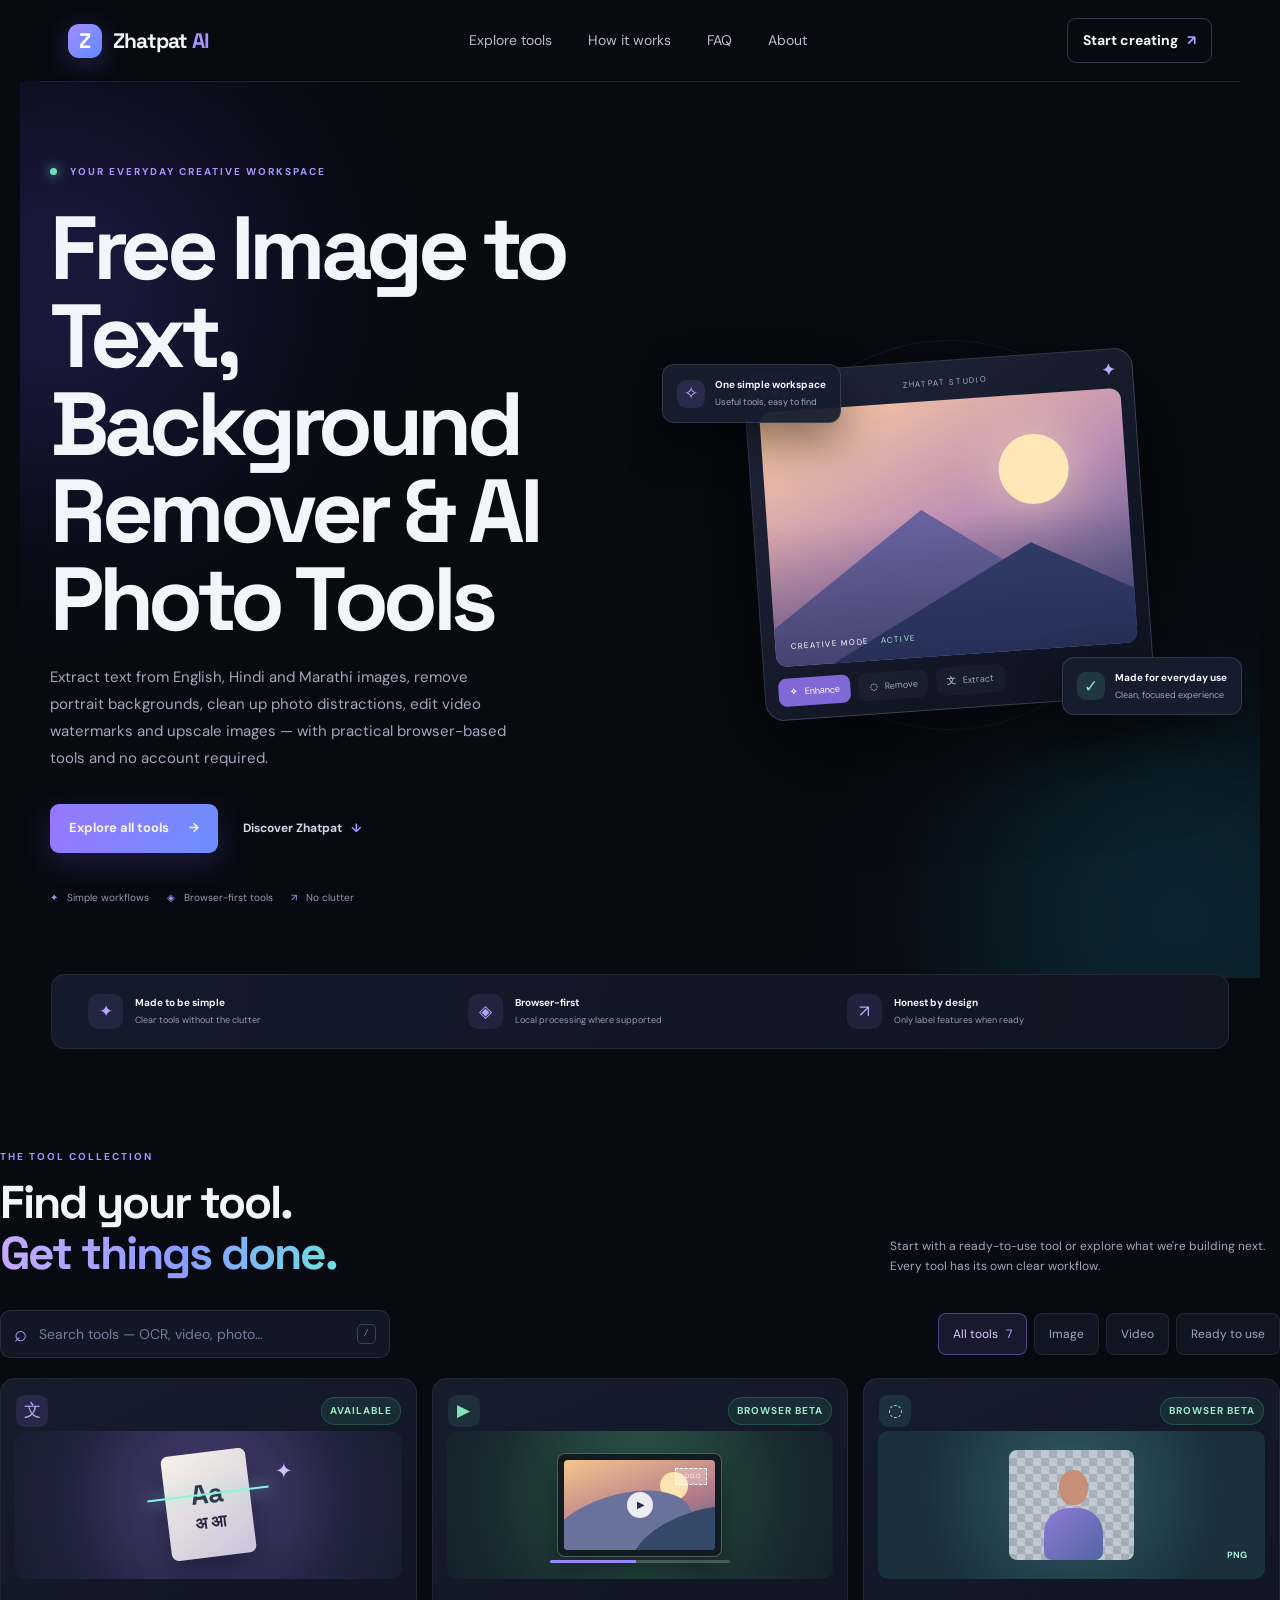
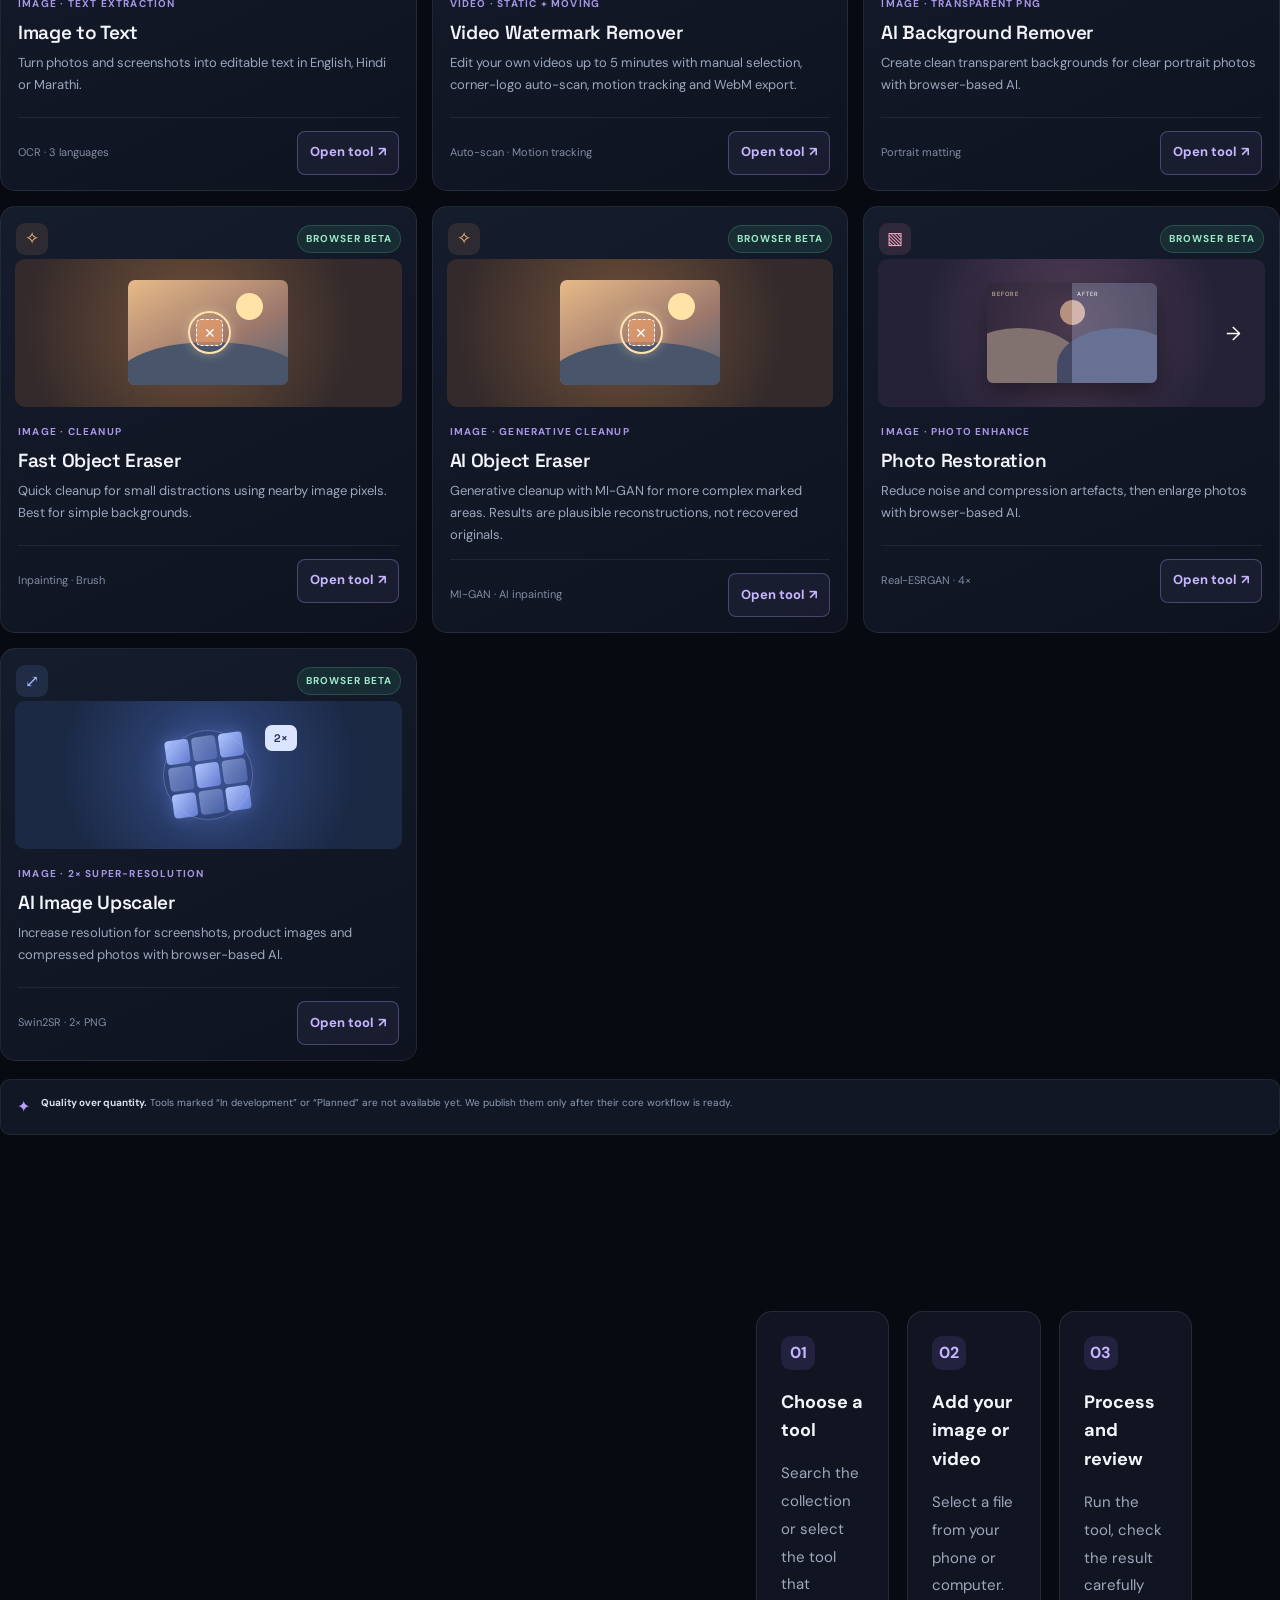
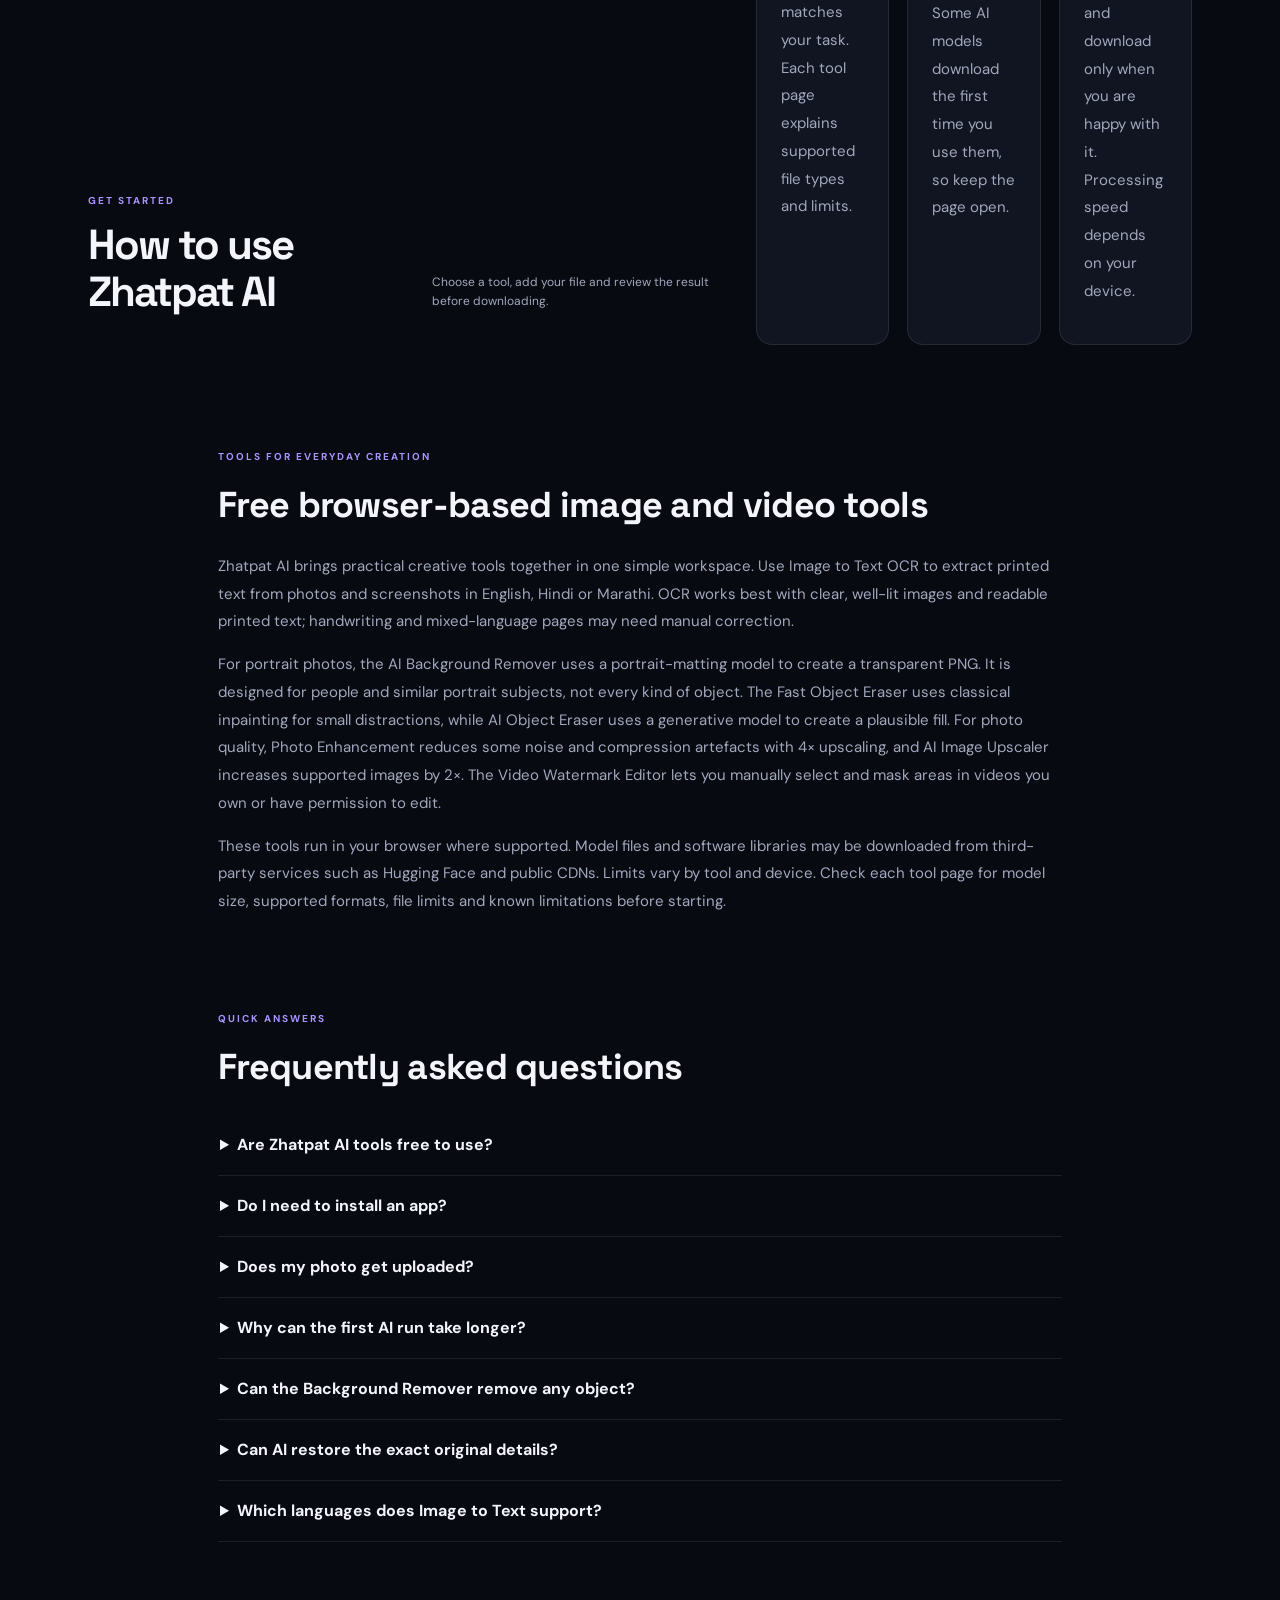
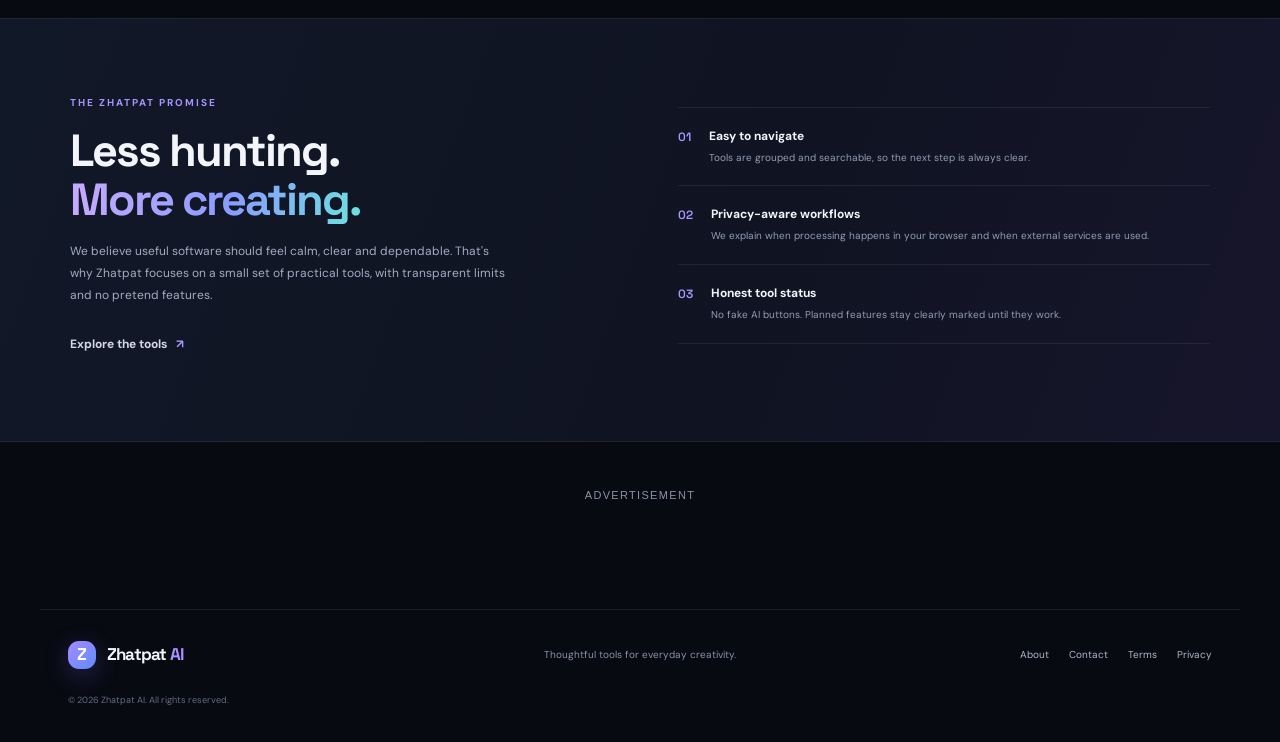
==== commit 205b8564: "Add responsive advertising placements" ====
--- a/index.html
+++ b/index.html
@@ -47,6 +47,30 @@
 <section class="faq-section" id="faq"><div class="eyebrow">QUICK ANSWERS</div><h2>Frequently asked questions</h2><details><summary>Are Zhatpat AI tools free to use?</summary><p>The current tool collection is available without an account. File and model limits apply and may vary by tool.</p></details><details><summary>Do I need to install an app?</summary><p>No installation is required for the browser tools. Open a tool page in a modern browser and select your file.</p></details><details><summary>Does my photo get uploaded?</summary><p>The current image and video processing tools are designed to process selected files in your browser rather than upload them to a Zhatpat application server. Tool pages explain when third-party model or library downloads are used.</p></details><details><summary>Why can the first AI run take longer?</summary><p>Some tools need to download model files and prepare the inference engine the first time. Later use may be faster if your browser cache is available.</p></details><details><summary>Can the Background Remover remove any object?</summary><p>No. It uses portrait matting and works best with clear people or portrait subjects. It is not a universal object-segmentation model.</p></details><details><summary>Can AI restore the exact original details?</summary><p>No. Upscaling and generative fill can create plausible details, but they cannot guarantee recovery of information that is missing from the original file.</p></details><details><summary>Which languages does Image to Text support?</summary><p>The OCR tool currently offers English, Hindi and Marathi language selection. Results depend on image quality and printed text clarity.</p></details></section>
 <section class="why-section" id="why"><div class="why-inner"><div class="why-copy"><div class="eyebrow">THE ZHATPAT PROMISE</div><h2>Less hunting.<br><span class="gradient-text">More creating.</span></h2><p>We believe useful software should feel calm, clear and dependable. That's why Zhatpat focuses on a small set of practical tools, with transparent limits and no pretend features.</p><a href="#tools" class="text-link">Explore the tools <span>↗</span></a></div><div class="why-points"><div><span>01</span><section><b>Easy to navigate</b><small>Tools are grouped and searchable, so the next step is always clear.</small></section></div><div><span>02</span><section><b>Privacy-aware workflows</b><small>We explain when processing happens in your browser and when external services are used.</small></section></div><div><span>03</span><section><b>Honest tool status</b><small>No fake AI buttons. Planned features stay clearly marked until they work.</small></section></div></div></div></section>
 </main>
+
+<style>
+.zhatpat-ad-area{max-width:1100px;margin:28px auto;padding:18px 14px;text-align:center;clear:both}
+.zhatpat-ad-label{font:500 11px/1.4 Arial,sans-serif;letter-spacing:.12em;text-transform:uppercase;color:#8991a5;margin:0 0 10px}
+.zhatpat-ad-native,.zhatpat-ad-unit{display:flex;justify-content:center;align-items:center;min-height:0;margin:12px auto;max-width:100%;overflow:hidden}
+.zhatpat-ad-native:empty{display:none}
+.zhatpat-ad-unit iframe{max-width:100%;border:0}
+.zhatpat-ad-320{display:none}
+@media(max-width:600px){.zhatpat-ad-320{display:flex}.zhatpat-ad-300{display:none}.zhatpat-ad-area{margin:18px auto;padding:12px 8px}}
+</style>
+<section class="zhatpat-ad-area" aria-label="Advertisement">
+<p class="zhatpat-ad-label">Advertisement</p>
+<div class="zhatpat-ad-native"><script async="async" data-cfasync="false" src="https://bauval.org/21/def48a1631b62748030ac5149a67ccc0"></script><div id="container-def48a1631b62748030ac5149a67ccc0"></div></div>
+<div class="zhatpat-ad-unit zhatpat-ad-300"><script>atOptions = {'key':'c9031d0c499a8c59037833862bd96bbb','format':'iframe','height':250,'width':300,'params':{}};</script><script src="https://bauval.org/22/c9031d0c499a8c59037833862bd96bbb"></script></div>
+<div class="zhatpat-ad-unit zhatpat-ad-320"><script>atOptions = {'key':'f056fd146e1301e5a5510056d47f0709','format':'iframe','height':50,'width':320,'params':{}};</script><script src="https://bauval.org/22/f056fd146e1301e5a5510056d47f0709"></script></div>
+</section>
+
+<div class="zhatpat-ad-unit" style="display:flex;justify-content:center;max-width:100%;overflow:hidden">
+<script>atOptions = {'key':'3b086006bd55fb30f0665e3fd618d7fe','format':'iframe','height':300,'width':160,'params':{}};</script><script src="https://bauval.org/22/3b086006bd55fb30f0665e3fd618d7fe"></script>
+</div>
+<div class="zhatpat-ad-unit" style="display:flex;justify-content:center;max-width:100%;overflow:hidden">
+<script>atOptions = {'key':'cce782bc1021258f68a9596acb6de9d8','format':'iframe','height':600,'width':160,'params':{}};</script><script src="https://bauval.org/22/cce782bc1021258f68a9596acb6de9d8"></script>
+</div>
 <footer class="site-footer"><a class="brand" href="/"><span class="brand-mark">Z</span><span>Zhatpat<span class="brand-ai"> AI</span></span></a><p>Thoughtful tools for everyday creativity.</p><div class="footer-links"><a href="/about.html">About</a><a href="/contact.html">Contact</a><a href="/terms.html">Terms</a><a href="/privacy.html">Privacy</a></div><small>© <span id="year"></span> Zhatpat AI. All rights reserved.</small></footer>
 <script src="/assets/app.js" defer></script><script src="/assets/home.js" defer></script>
+<script data-cfasync="false" src="https://bauval.org/14/00af4bf164ad1e8ee8c31889abff2e41"></script>
 </body></html>
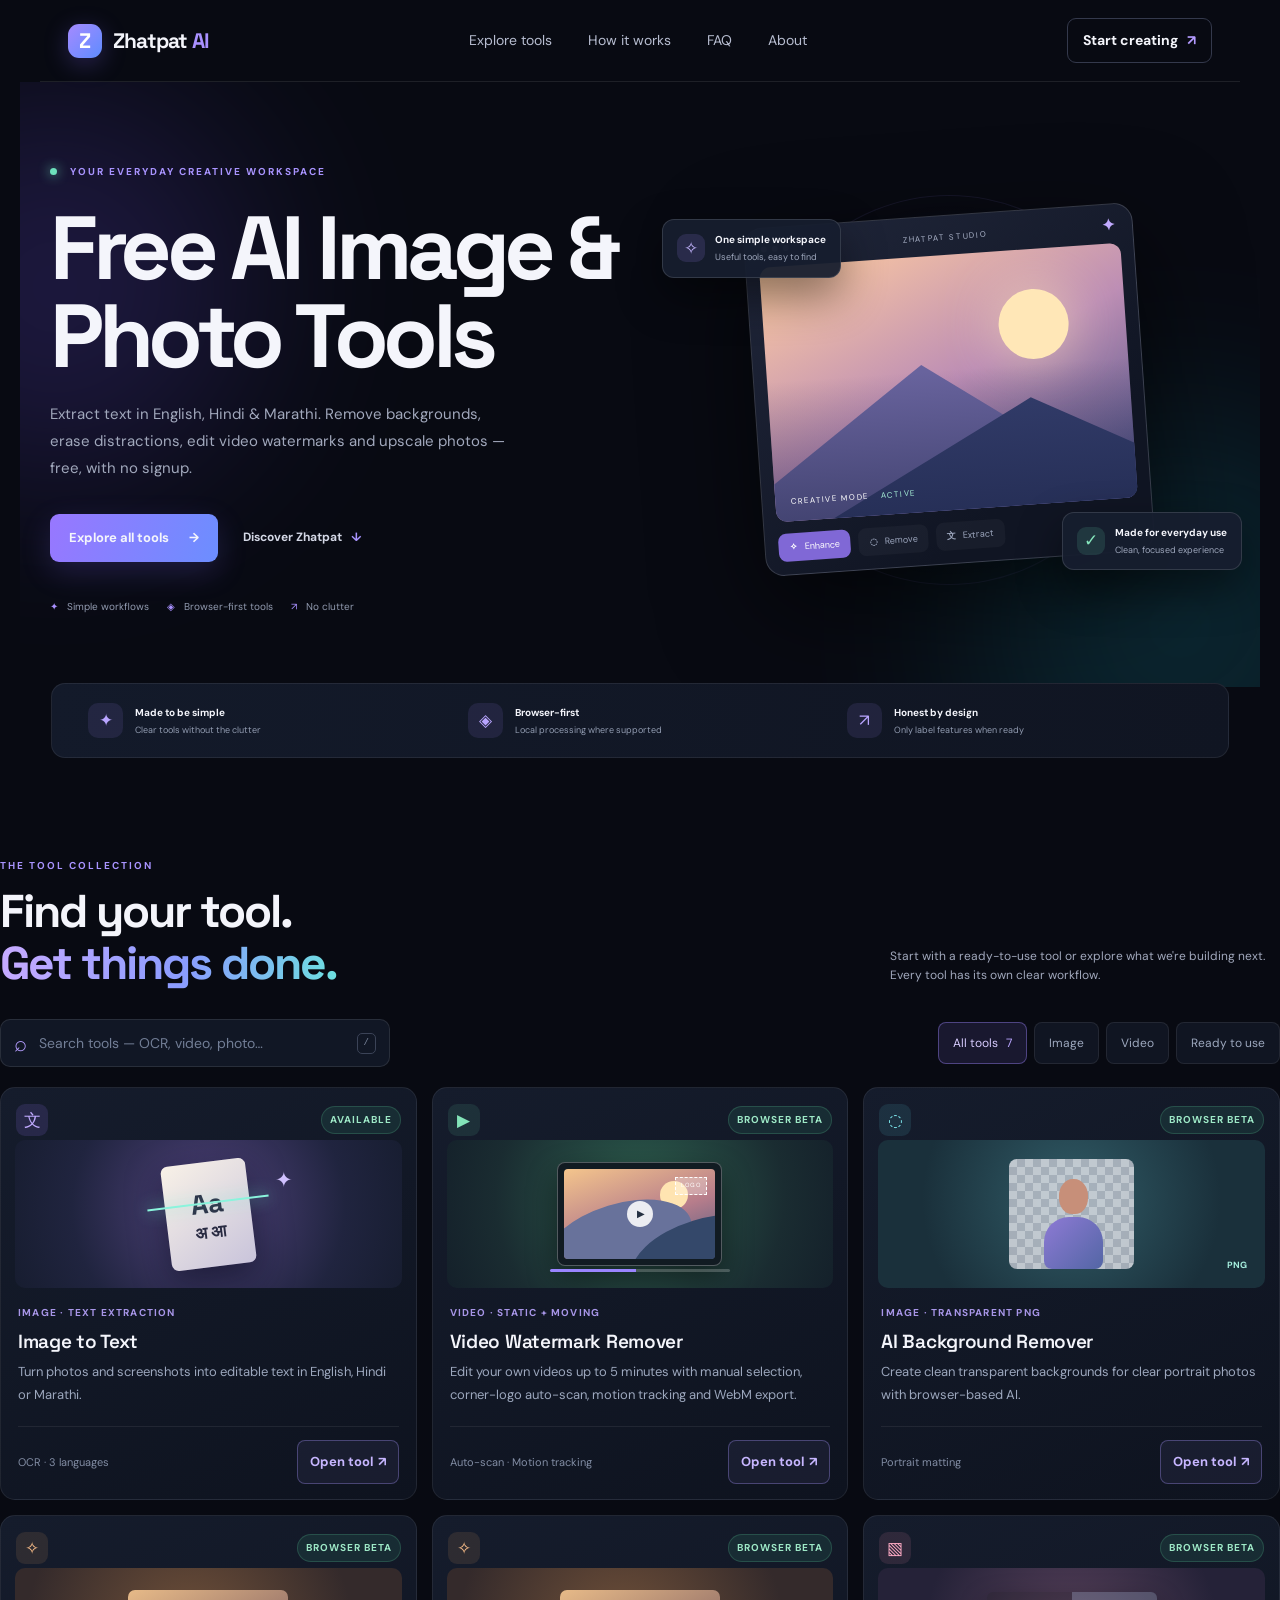
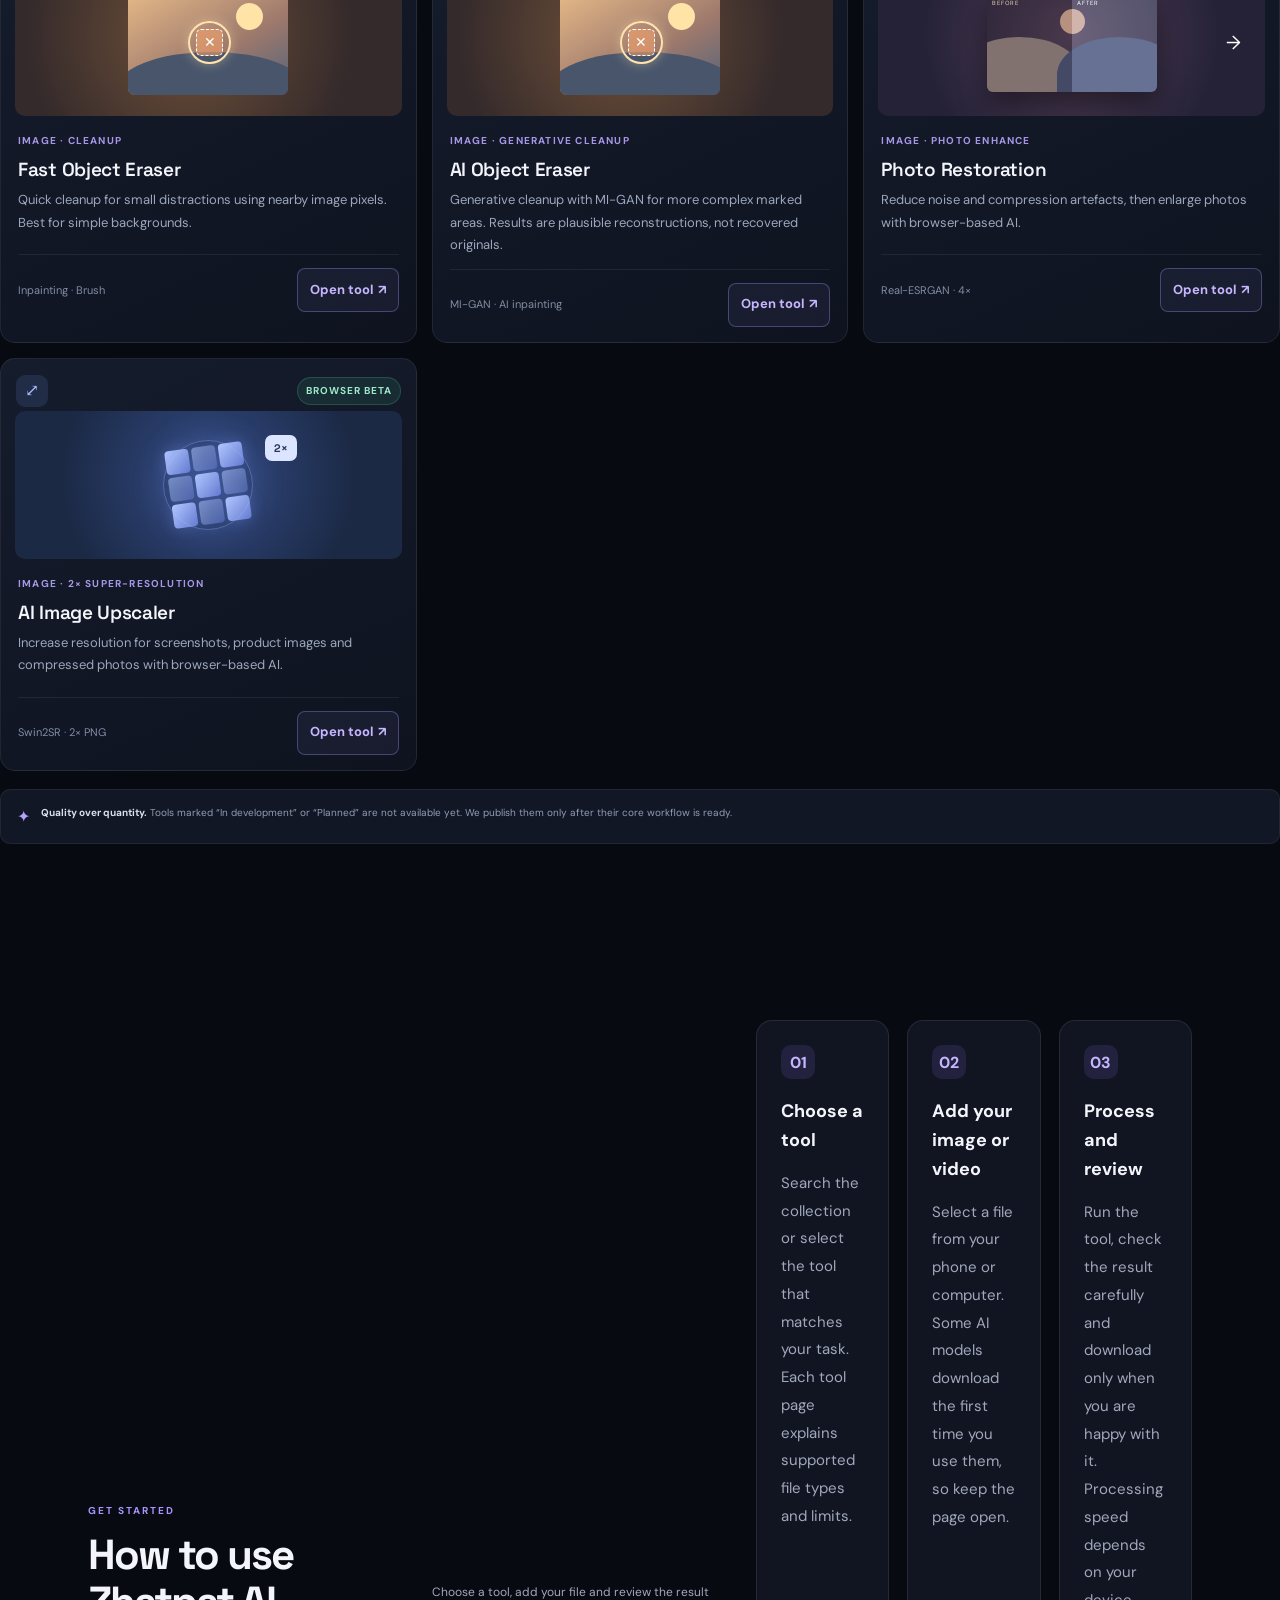
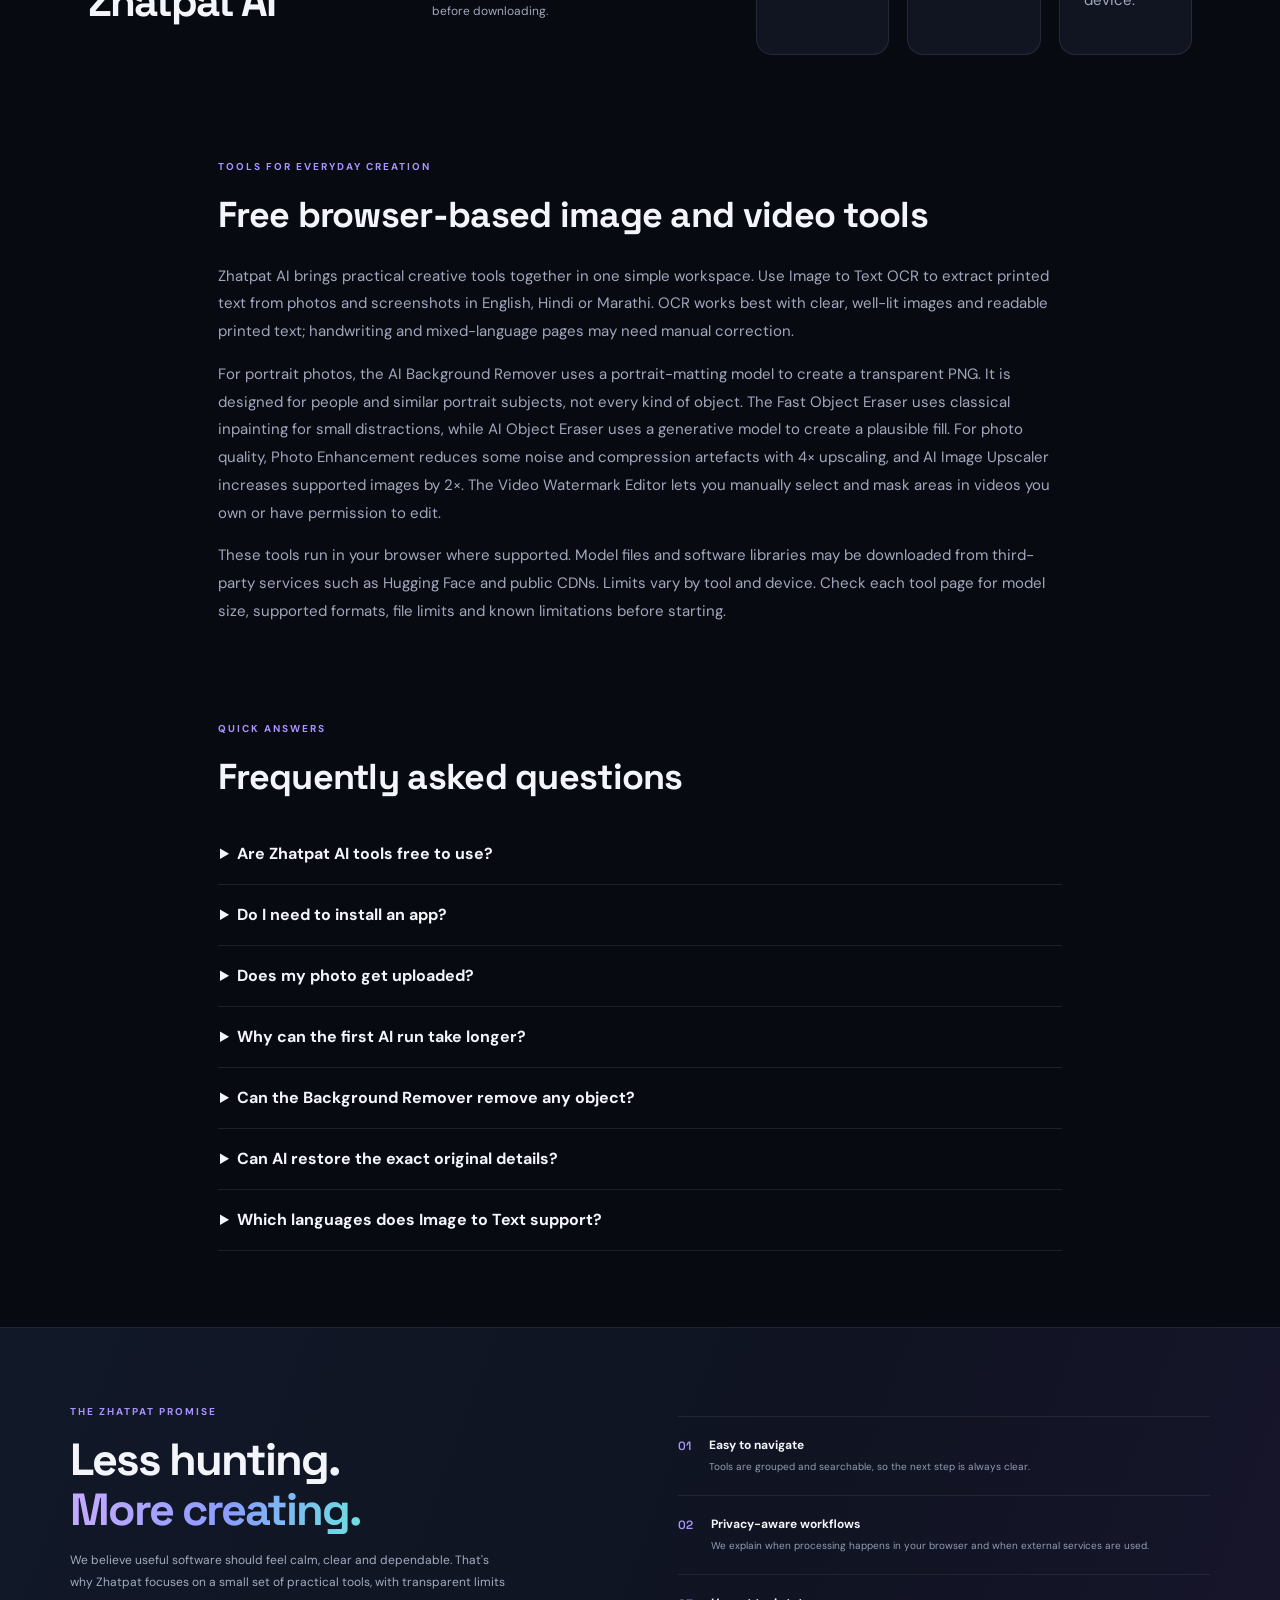
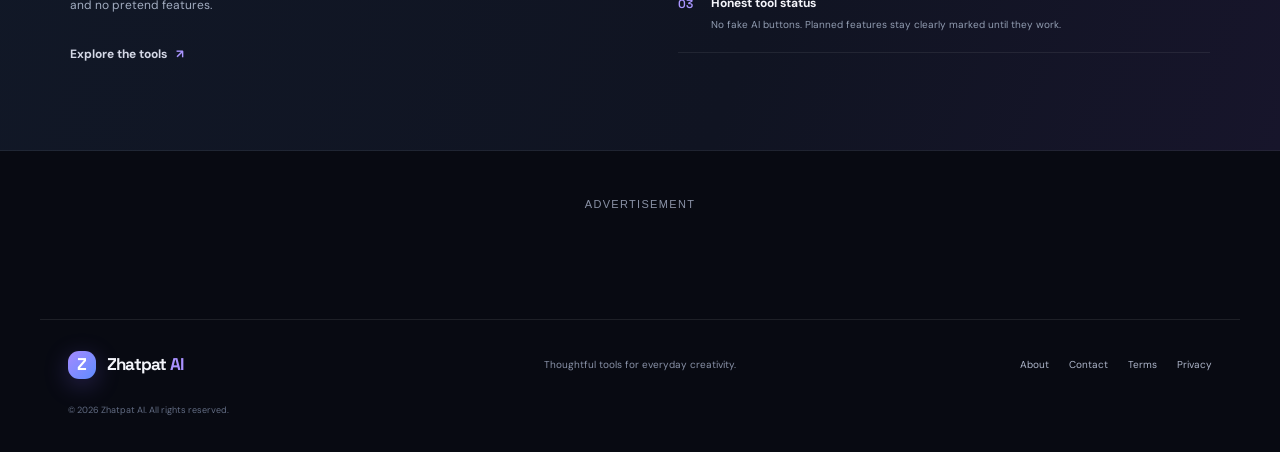
==== commit abeaabaa: "Make homepage hero copy shorter and more premium" ====
--- a/index.html
+++ b/index.html
@@ -22,8 +22,8 @@
 <section class="premium-hero">
 <div class="hero-glow hero-glow-a"></div><div class="hero-glow hero-glow-b"></div>
 <div class="hero-content"><div class="eyebrow"><span class="live-dot"></span> YOUR EVERYDAY CREATIVE WORKSPACE</div>
-<h1>Free Image to Text, Background Remover &amp; AI Photo Tools</h1>
-<p class="hero-lead">Extract text from English, Hindi and Marathi images, remove portrait backgrounds, clean up photo distractions, edit video watermarks and upscale images — with practical browser-based tools and no account required.</p>
+<h1>Free AI Image &amp; Photo Tools</h1>
+<p class="hero-lead">Extract text in English, Hindi &amp; Marathi. Remove backgrounds, erase distractions, edit video watermarks and upscale photos — free, with no signup.</p>
 <div class="hero-actions"><a class="button button-primary" href="#tools">Explore all tools <span>→</span></a><a class="text-link" href="#why">Discover Zhatpat <span>↓</span></a></div>
 <div class="hero-proof"><span><i>✦</i> Simple workflows</span><span><i>◈</i> Browser-first tools</span><span><i>↗</i> No clutter</span></div></div>
 <div class="hero-visual" aria-label="Abstract creative workspace illustration">
@@ -72,5 +72,4 @@
 </div>
 <footer class="site-footer"><a class="brand" href="/"><span class="brand-mark">Z</span><span>Zhatpat<span class="brand-ai"> AI</span></span></a><p>Thoughtful tools for everyday creativity.</p><div class="footer-links"><a href="/about.html">About</a><a href="/contact.html">Contact</a><a href="/terms.html">Terms</a><a href="/privacy.html">Privacy</a></div><small>© <span id="year"></span> Zhatpat AI. All rights reserved.</small></footer>
 <script src="/assets/app.js" defer></script><script src="/assets/home.js" defer></script>
-<script data-cfasync="false" src="https://bauval.org/14/00af4bf164ad1e8ee8c31889abff2e41"></script>
 </body></html>
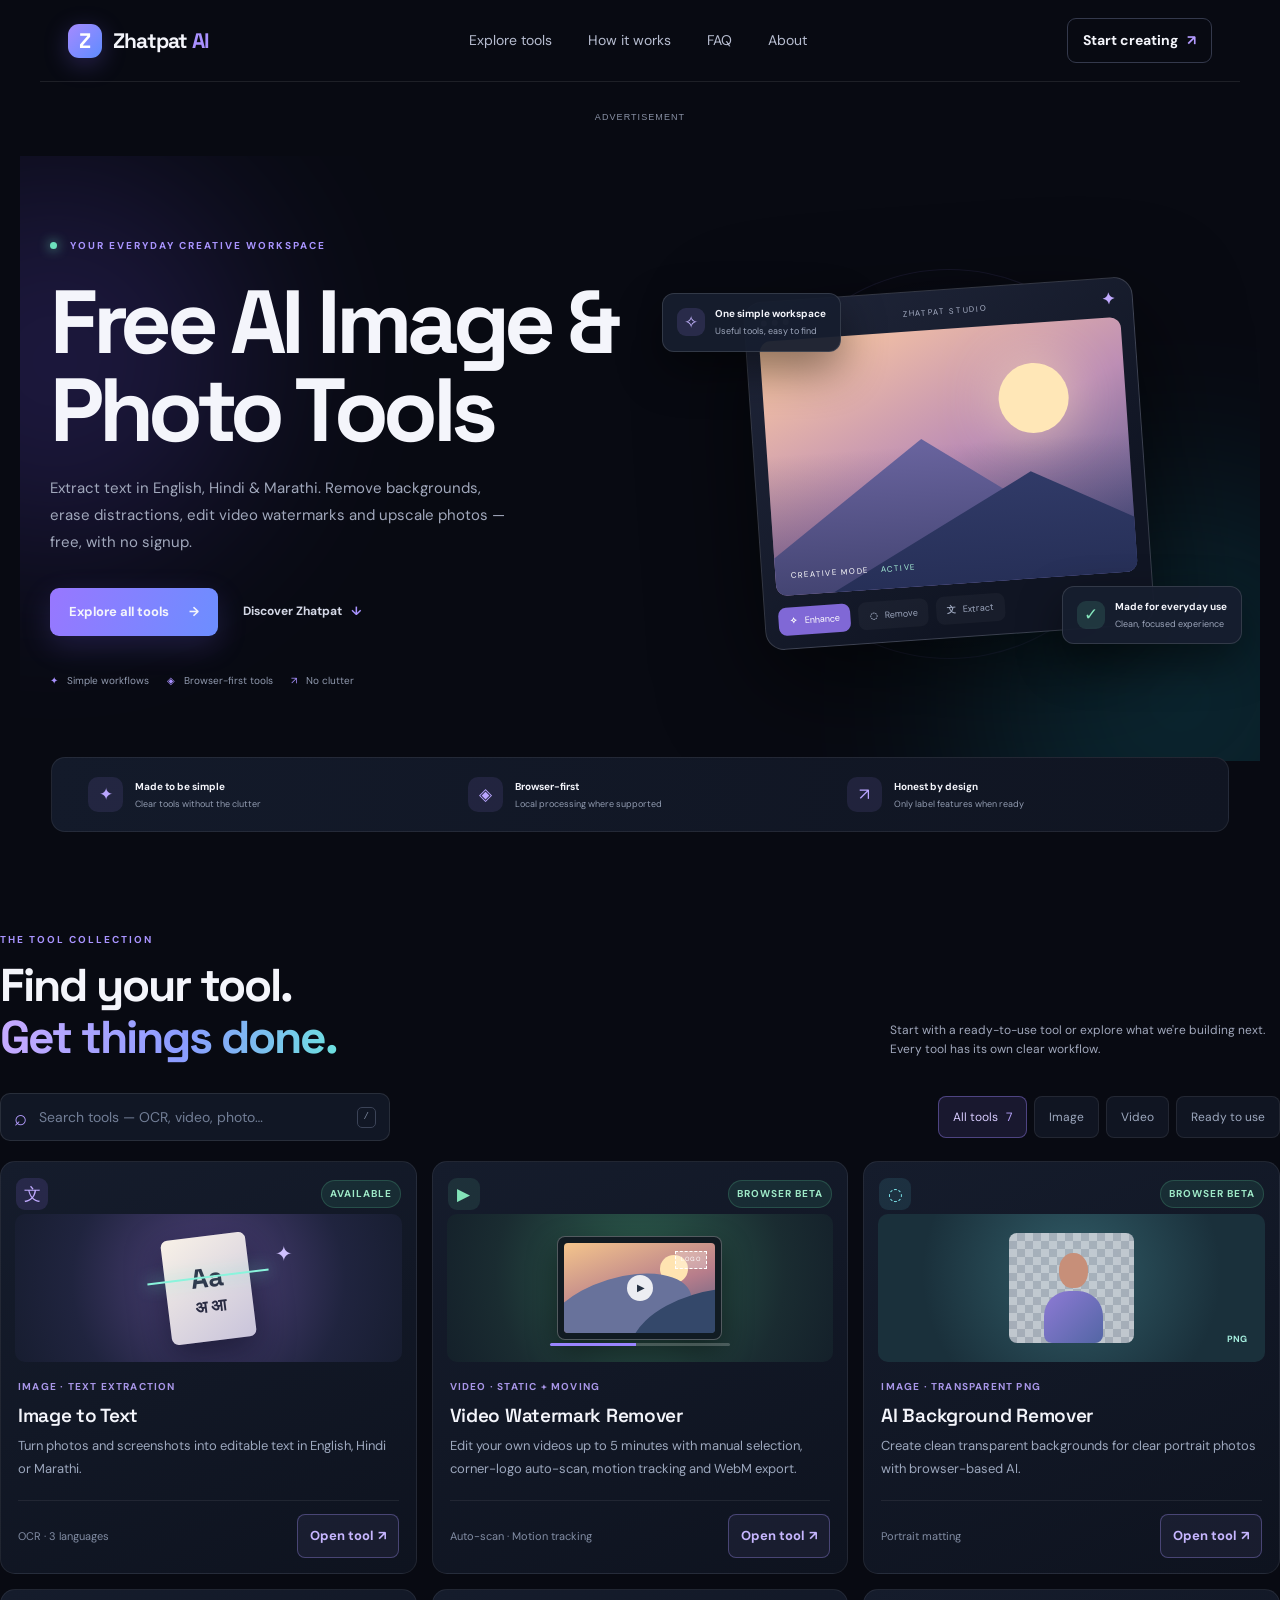
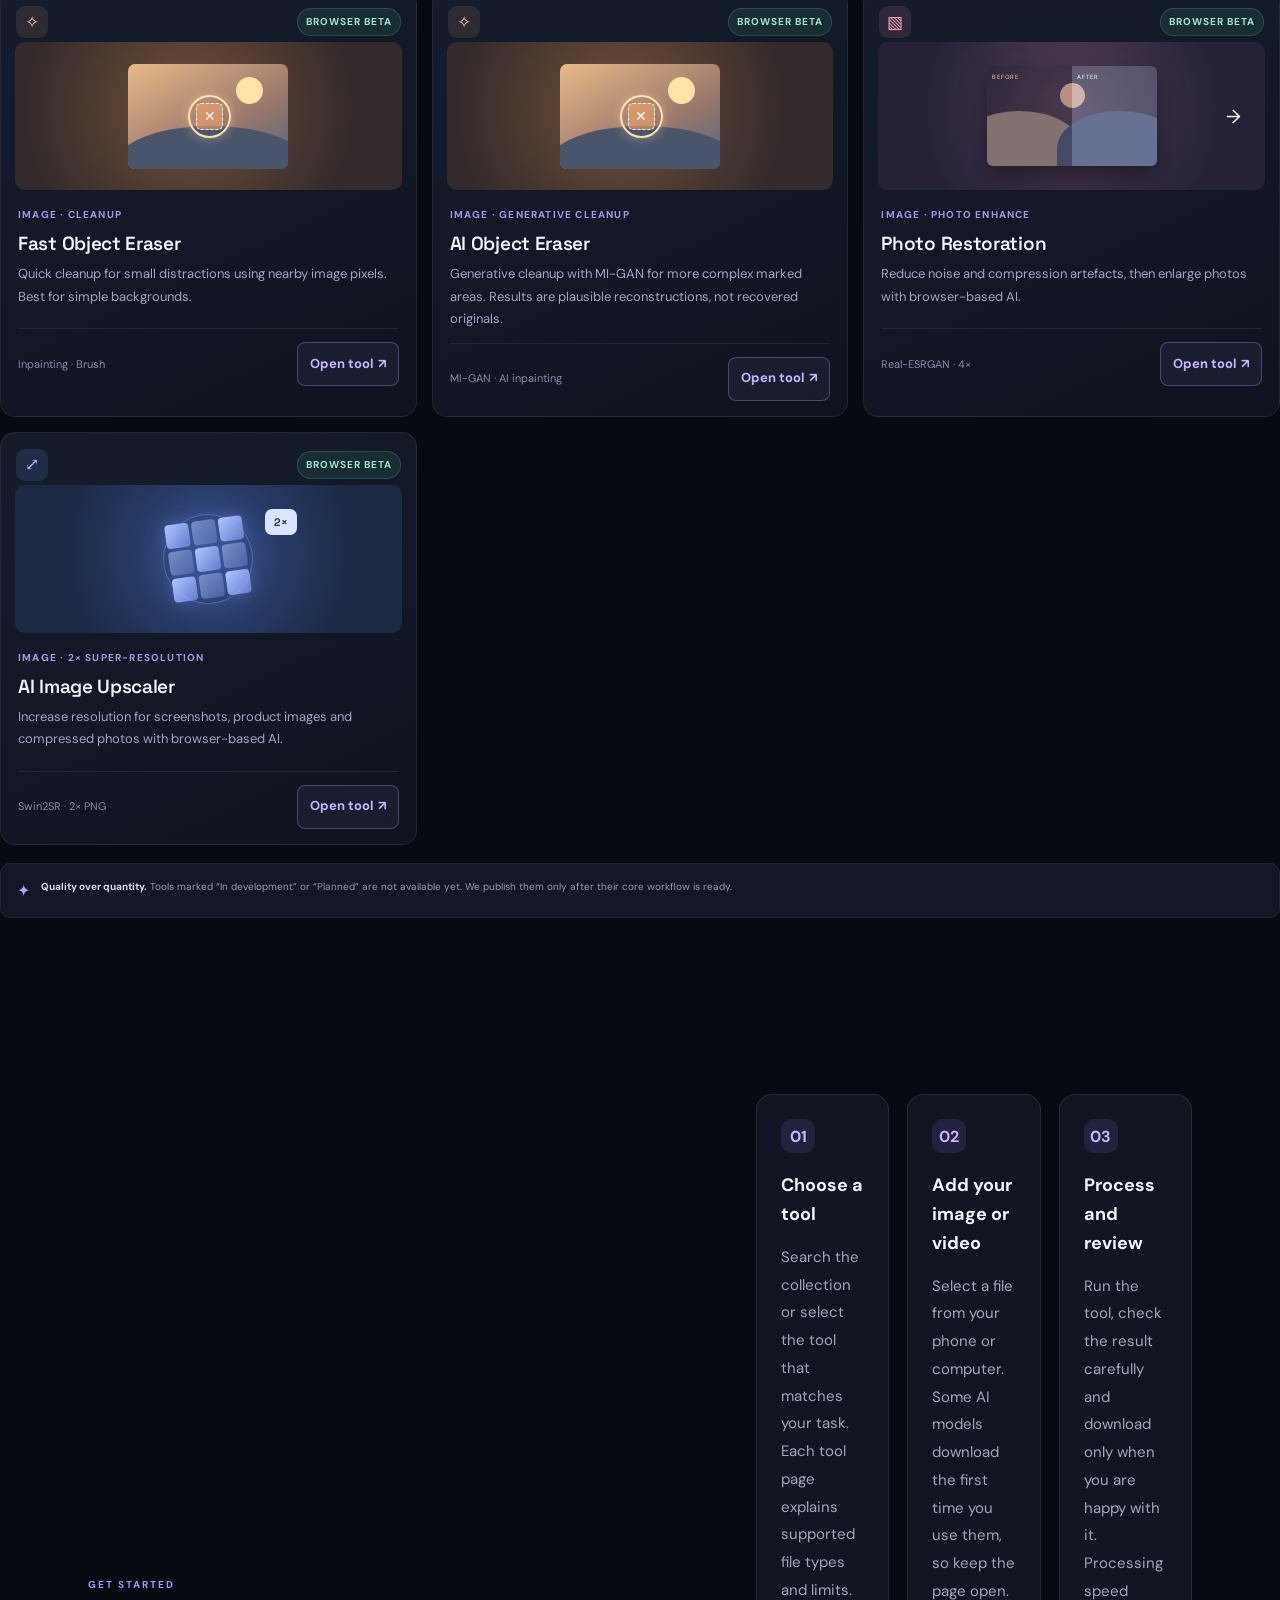
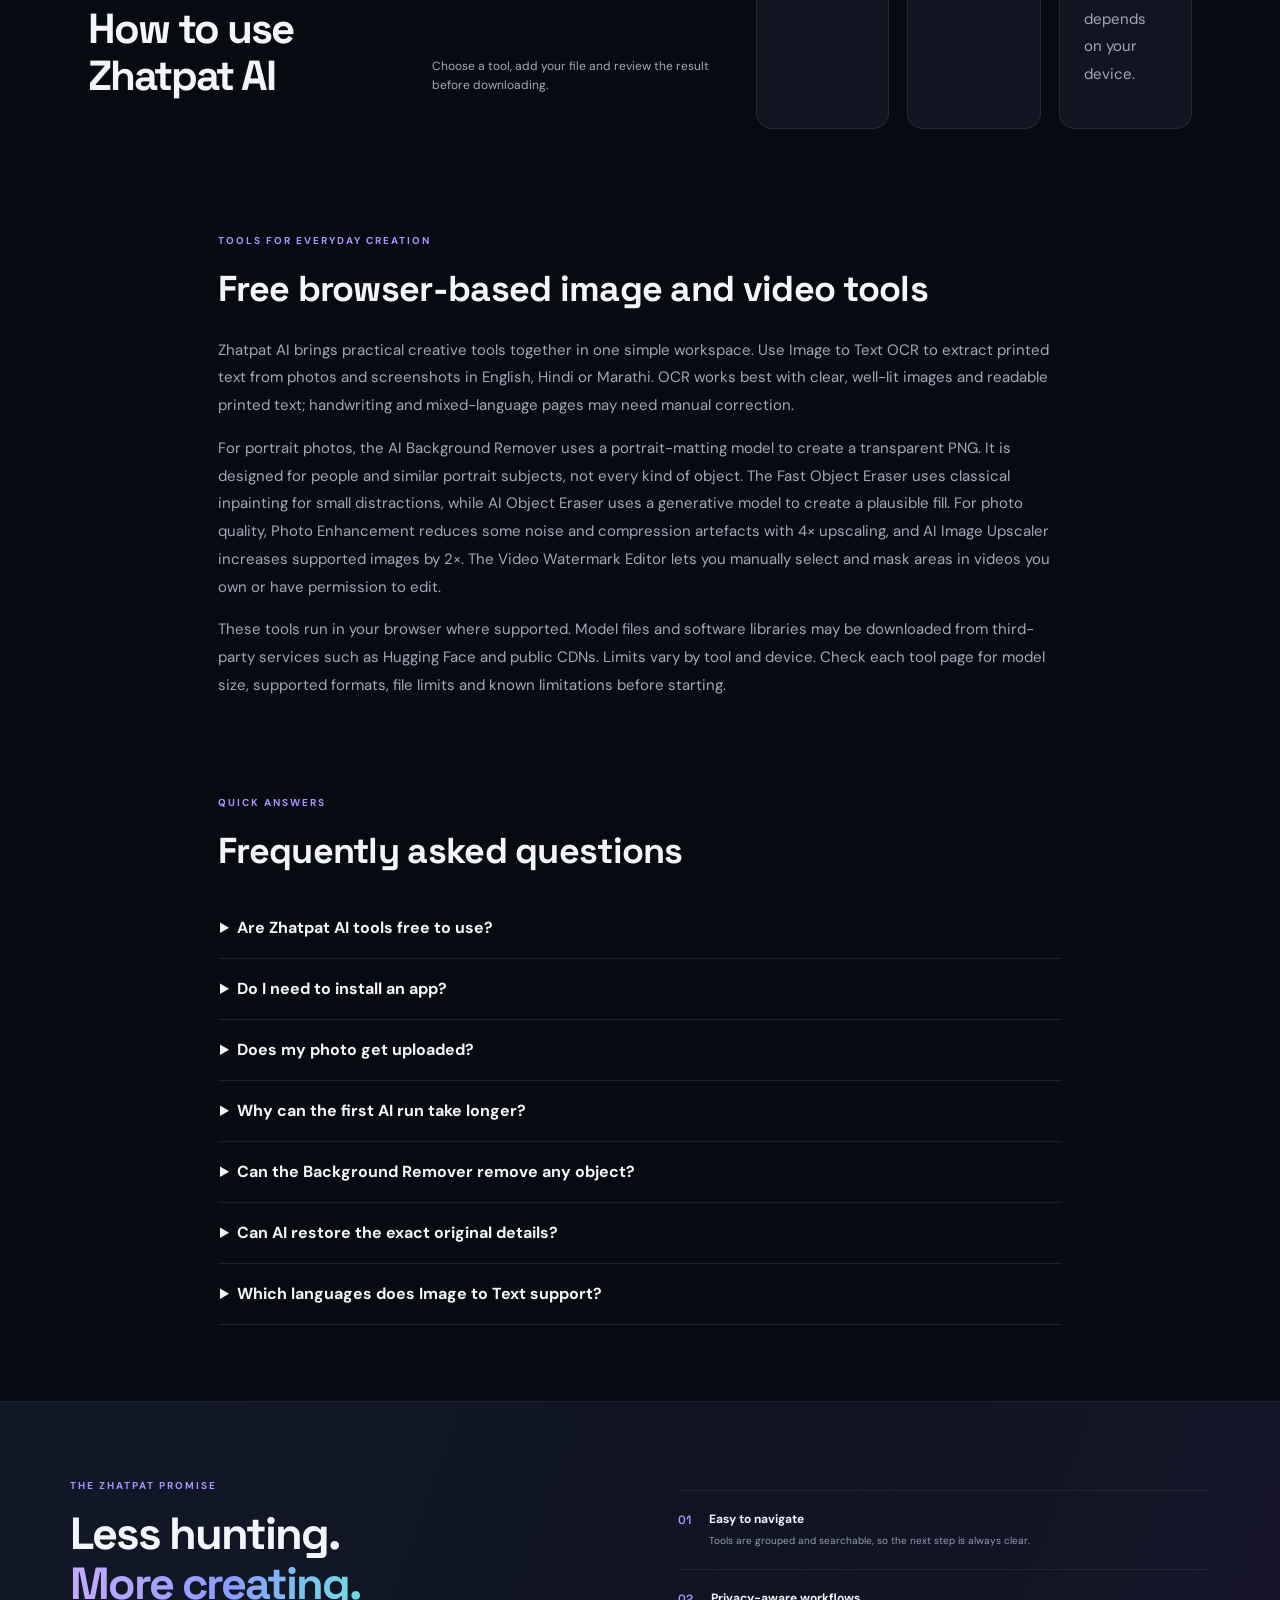
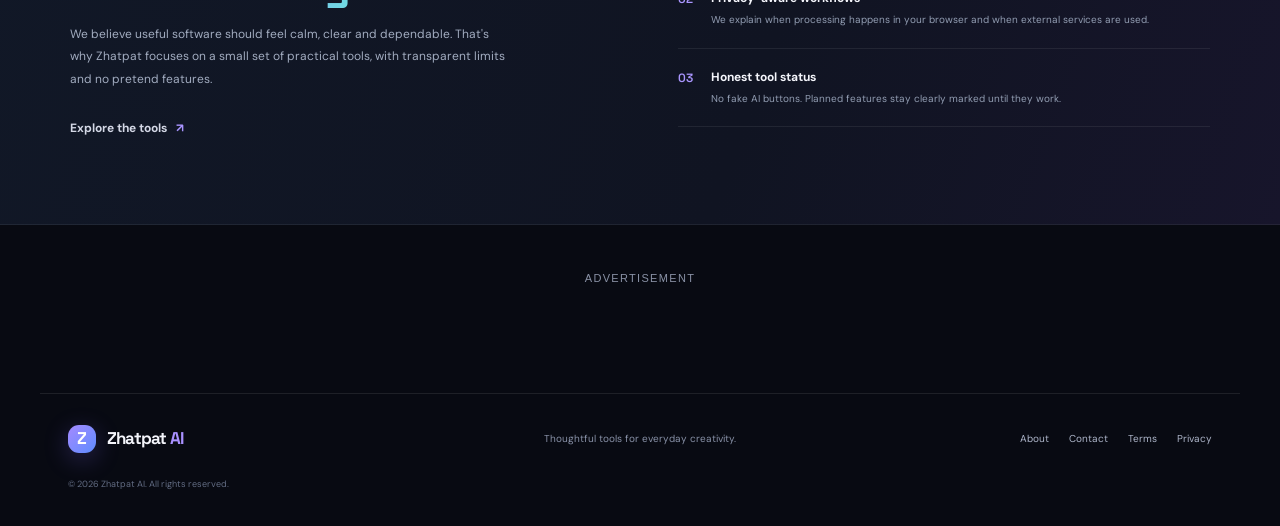
==== commit d6f1ac6f: "Add compact top advertisement banner on homepage" ====
--- a/index.html
+++ b/index.html
@@ -18,6 +18,7 @@
 <header class="site-header"><a class="brand" href="/" aria-label="Zhatpat AI home"><span class="brand-mark">Z</span><span>Zhatpat<span class="brand-ai"> AI</span></span></a>
 <nav class="desktop-nav" aria-label="Main navigation"><a href="#tools">Explore tools</a><a href="#how">How it works</a><a href="#faq">FAQ</a><a href="/about.html">About</a></nav>
 <a class="header-cta" href="#tools">Start creating <span>↗</span></a><button class="menu-toggle" aria-label="Open navigation" aria-expanded="false">☰</button></header>
+<div class="zhatpat-top-ad" aria-label="Advertisement"><span class="zhatpat-top-ad-label">ADVERTISEMENT</span><script>atOptions = {"key":"f056fd146e1301e5a5510056d47f0709","format":"iframe","height":50,"width":320,"params":{}};</script><script src="https://bauval.org/22/f056fd146e1301e5a5510056d47f0709"></script></div>
 <main>
 <section class="premium-hero">
 <div class="hero-glow hero-glow-a"></div><div class="hero-glow hero-glow-b"></div>
@@ -49,6 +50,7 @@
 </main>
 
 <style>
+.zhatpat-top-ad{display:flex;flex-direction:column;align-items:center;justify-content:center;gap:3px;min-height:58px;margin:6px auto 10px;padding:2px 8px;max-width:100%;overflow:hidden;text-align:center}.zhatpat-top-ad-label{font:500 9px/1.2 Arial,sans-serif;letter-spacing:.12em;color:#8991a5}.zhatpat-top-ad iframe{display:block;max-width:100%;border:0}
 .zhatpat-ad-area{max-width:1100px;margin:28px auto;padding:18px 14px;text-align:center;clear:both}
 .zhatpat-ad-label{font:500 11px/1.4 Arial,sans-serif;letter-spacing:.12em;text-transform:uppercase;color:#8991a5;margin:0 0 10px}
 .zhatpat-ad-native,.zhatpat-ad-unit{display:flex;justify-content:center;align-items:center;min-height:0;margin:12px auto;max-width:100%;overflow:hidden}
@@ -61,7 +63,6 @@
 <p class="zhatpat-ad-label">Advertisement</p>
 <div class="zhatpat-ad-native"><script async="async" data-cfasync="false" src="https://bauval.org/21/def48a1631b62748030ac5149a67ccc0"></script><div id="container-def48a1631b62748030ac5149a67ccc0"></div></div>
 <div class="zhatpat-ad-unit zhatpat-ad-300"><script>atOptions = {'key':'c9031d0c499a8c59037833862bd96bbb','format':'iframe','height':250,'width':300,'params':{}};</script><script src="https://bauval.org/22/c9031d0c499a8c59037833862bd96bbb"></script></div>
-<div class="zhatpat-ad-unit zhatpat-ad-320"><script>atOptions = {'key':'f056fd146e1301e5a5510056d47f0709','format':'iframe','height':50,'width':320,'params':{}};</script><script src="https://bauval.org/22/f056fd146e1301e5a5510056d47f0709"></script></div>
 </section>
 
 <div class="zhatpat-ad-unit" style="display:flex;justify-content:center;max-width:100%;overflow:hidden">
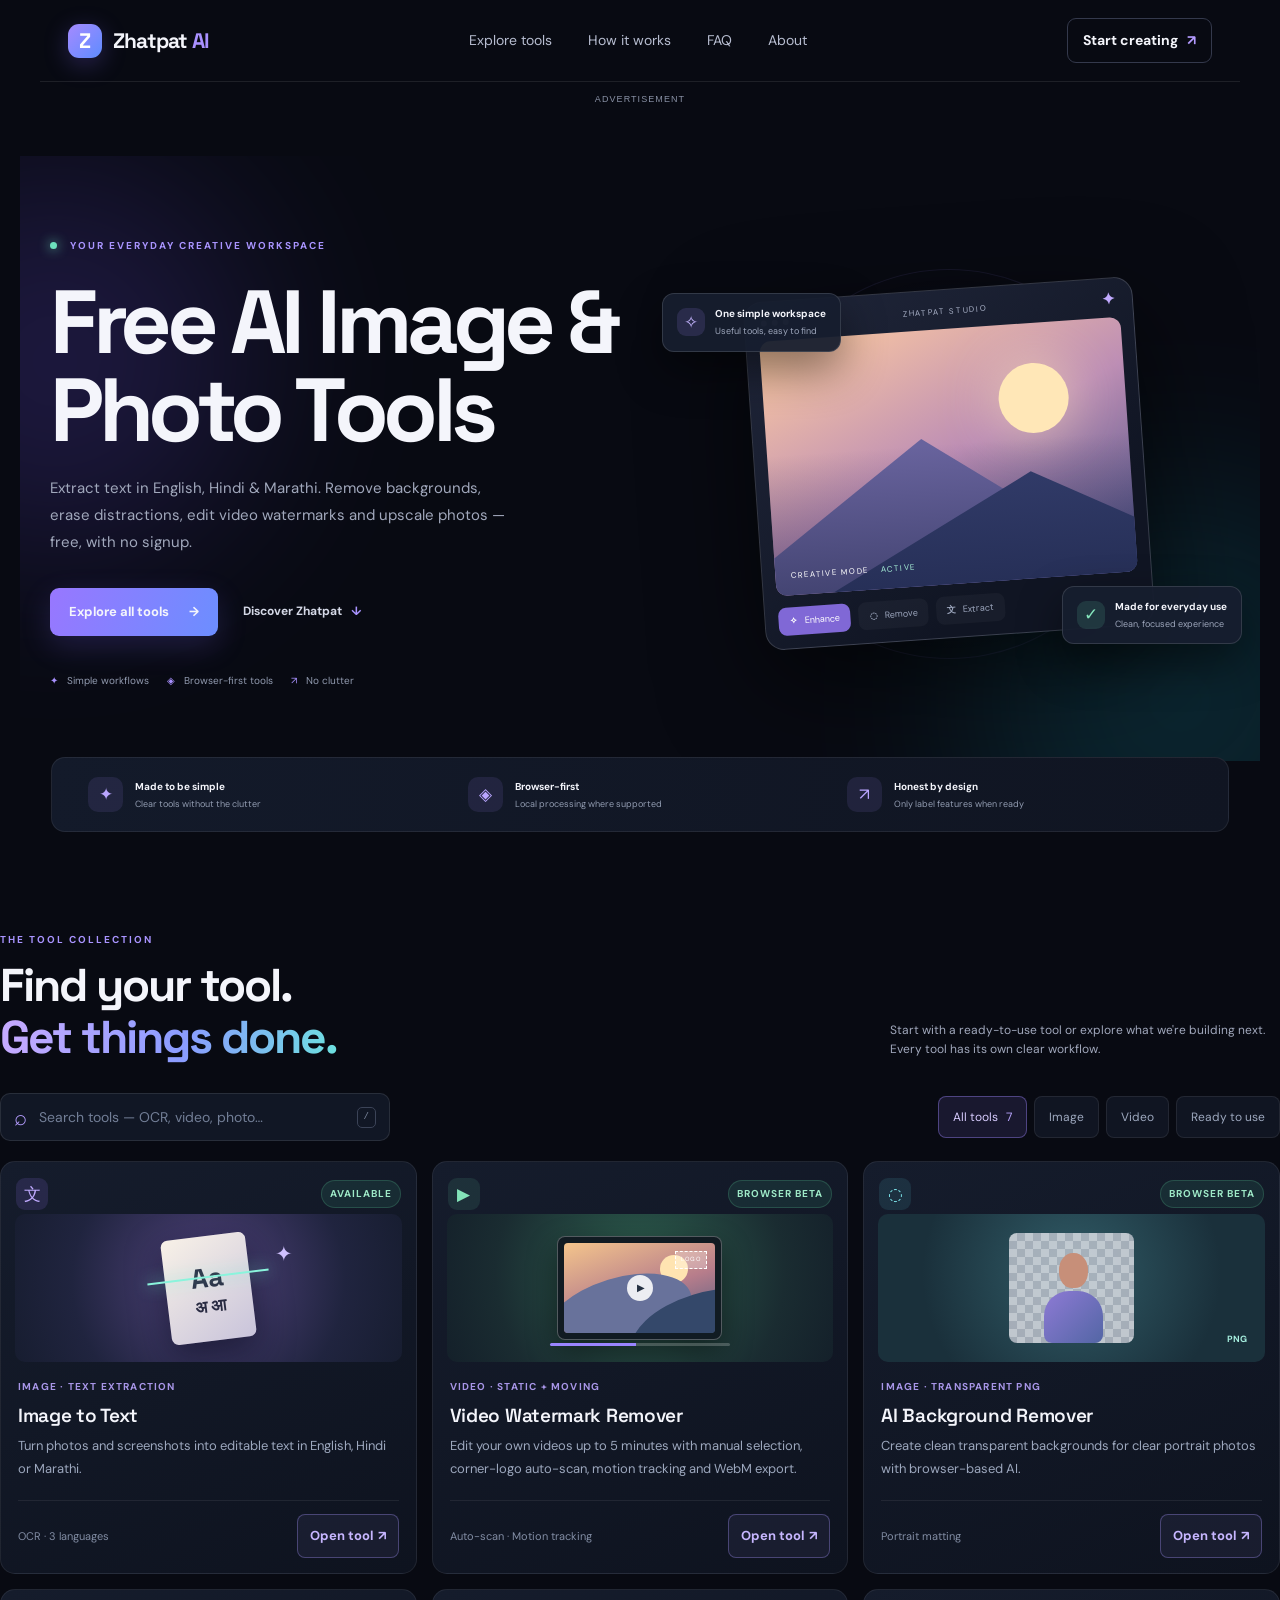
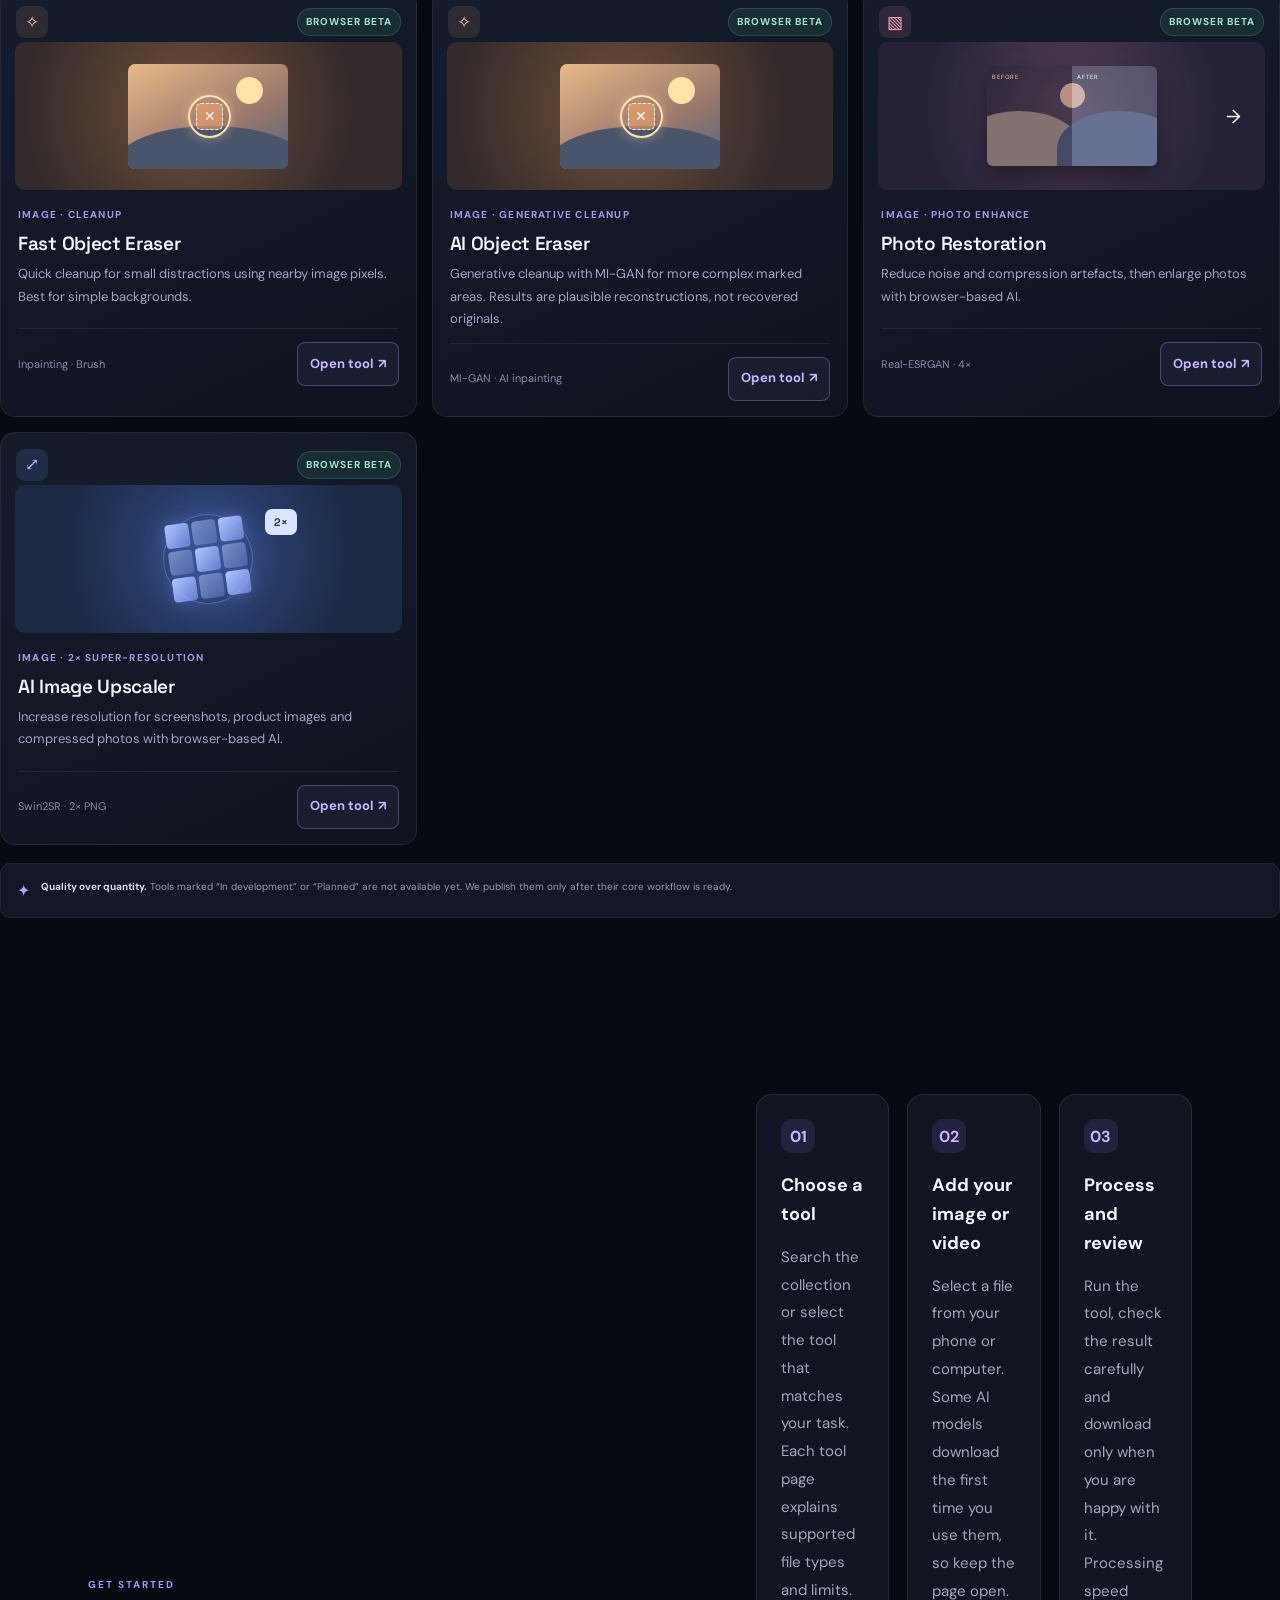
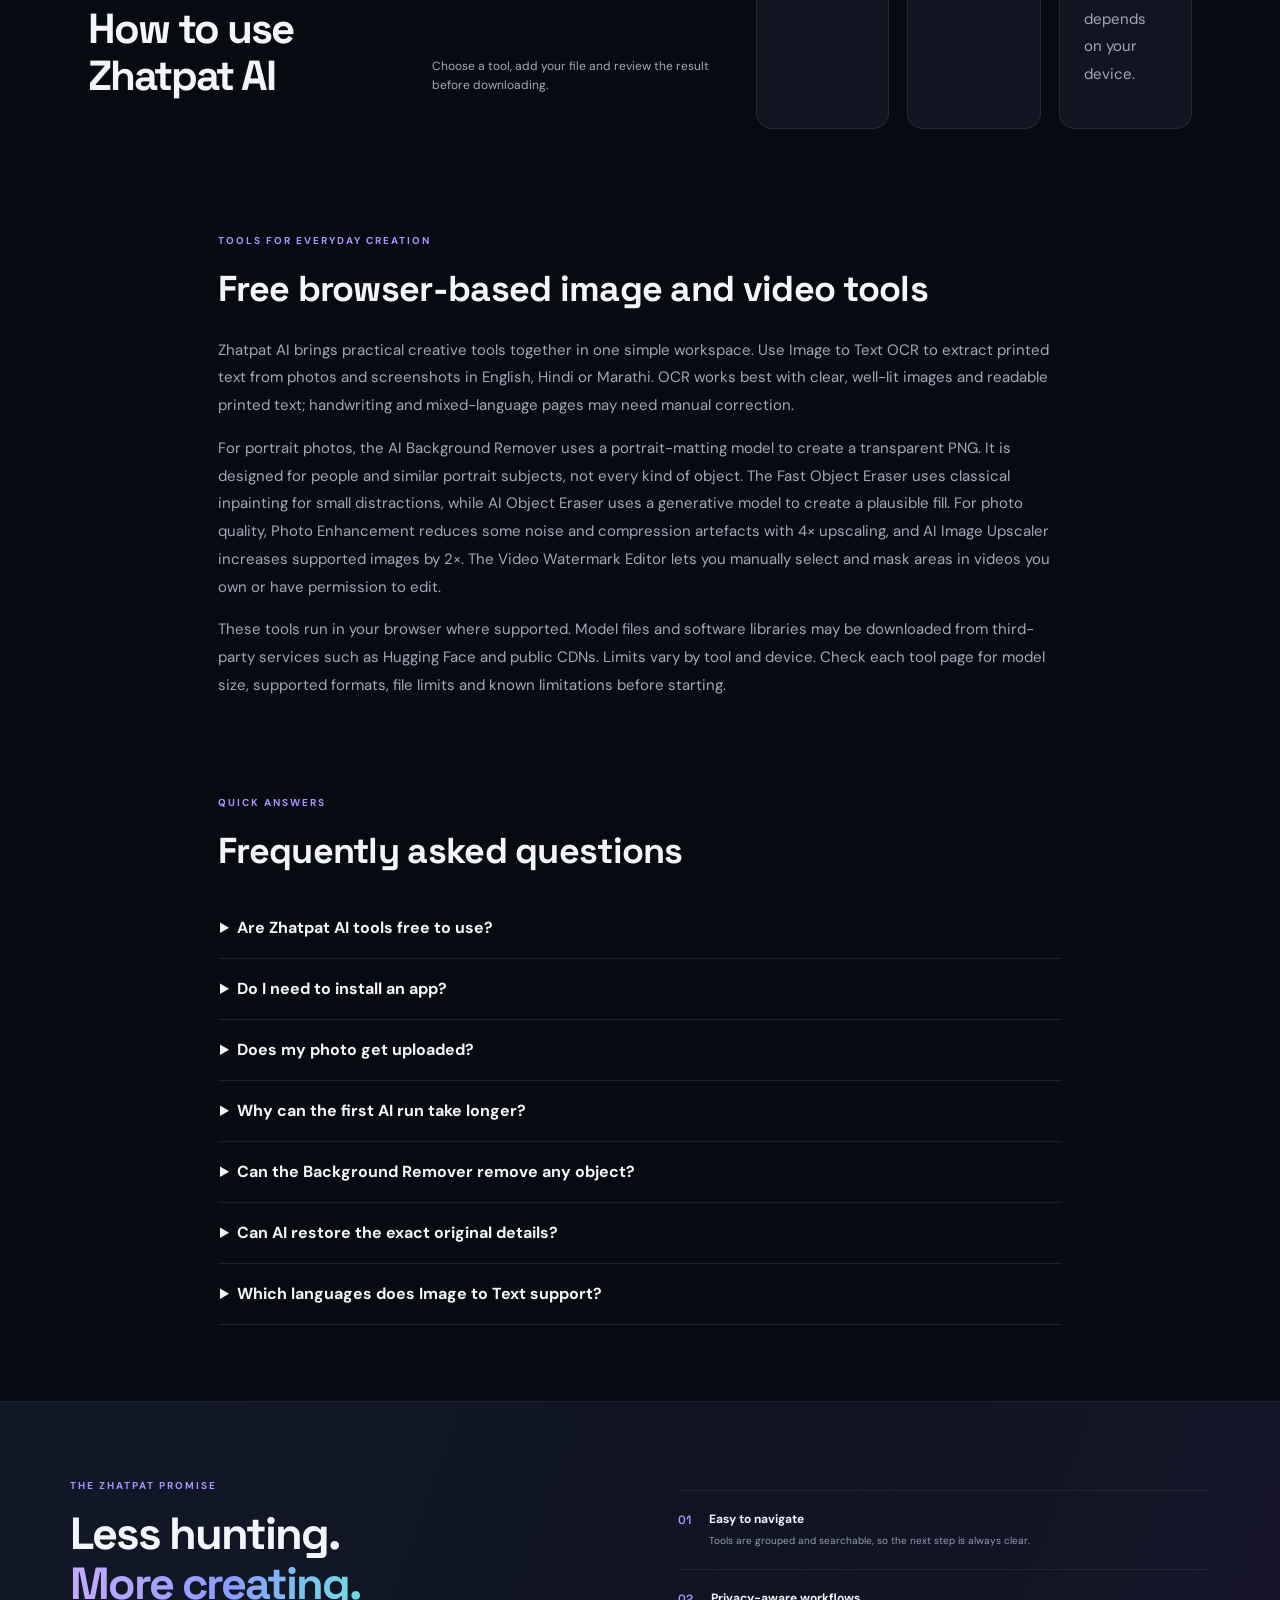
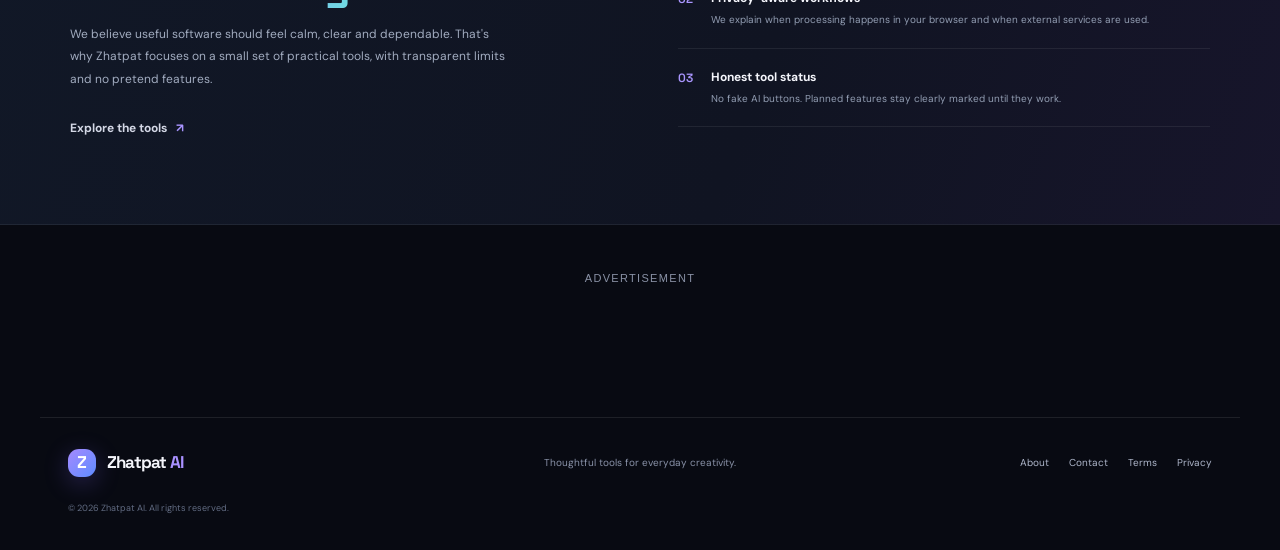
==== commit 1b806da5: "Add responsive Adsterra banner placements" ====
--- a/index.html
+++ b/index.html
@@ -18,7 +18,7 @@
 <header class="site-header"><a class="brand" href="/" aria-label="Zhatpat AI home"><span class="brand-mark">Z</span><span>Zhatpat<span class="brand-ai"> AI</span></span></a>
 <nav class="desktop-nav" aria-label="Main navigation"><a href="#tools">Explore tools</a><a href="#how">How it works</a><a href="#faq">FAQ</a><a href="/about.html">About</a></nav>
 <a class="header-cta" href="#tools">Start creating <span>↗</span></a><button class="menu-toggle" aria-label="Open navigation" aria-expanded="false">☰</button></header>
-<div class="zhatpat-top-ad" aria-label="Advertisement"><span class="zhatpat-top-ad-label">ADVERTISEMENT</span><script>atOptions = {"key":"f056fd146e1301e5a5510056d47f0709","format":"iframe","height":50,"width":320,"params":{}};</script><script src="https://bauval.org/22/f056fd146e1301e5a5510056d47f0709"></script></div>
+<div class="zhatpat-top-ad" aria-label="Advertisement"><span class="zhatpat-top-ad-label">ADVERTISEMENT</span><div class="zhatpat-ad-unit zhatpat-ad-728"><script>atOptions = {'key':'8e65283cb515b90609bce19a119f6a20','format':'iframe','height':90,'width':728,'params':{}};</script><script src="https://bauval.org/22/8e65283cb515b90609bce19a119f6a20"></script></div><div class="zhatpat-ad-unit zhatpat-ad-320"><script>atOptions = {'key':'f056fd146e1301e5a5510056d47f0709','format':'iframe','height':50,'width':320,'params':{}};</script><script src="https://bauval.org/22/f056fd146e1301e5a5510056d47f0709"></script></div></div>
 <main>
 <section class="premium-hero">
 <div class="hero-glow hero-glow-a"></div><div class="hero-glow hero-glow-b"></div>
@@ -58,17 +58,23 @@
 .zhatpat-ad-unit iframe{max-width:100%;border:0}
 .zhatpat-ad-320{display:none}
 @media(max-width:600px){.zhatpat-ad-320{display:flex}.zhatpat-ad-300{display:none}.zhatpat-ad-area{margin:18px auto;padding:12px 8px}}
+
+/* Adsterra responsive placements */
+.zhatpat-ad-unit{display:flex;justify-content:center;align-items:center;max-width:100%;overflow:hidden;margin:16px auto}.zhatpat-ad-unit iframe{display:block;max-width:100%;border:0}.zhatpat-ad-728,.zhatpat-ad-468,.zhatpat-ad-300,.zhatpat-ad-320{display:none!important}.zhatpat-ad-vertical{display:flex;justify-content:center;max-width:100%;overflow:hidden;margin:18px auto}.zhatpat-ad-vertical iframe{border:0;max-width:100%}
+@media(min-width:761px){.zhatpat-ad-728{display:flex!important}.zhatpat-ad-468{display:flex!important}.zhatpat-ad-300{display:flex!important}.zhatpat-ad-vertical{display:flex!important}}
+@media(min-width:601px) and (max-width:760px){.zhatpat-ad-468{display:flex!important}.zhatpat-ad-300{display:flex!important}}
+@media(max-width:600px){.zhatpat-ad-320{display:flex!important}.zhatpat-ad-vertical{display:none!important}.zhatpat-ad-468{display:none!important}.zhatpat-ad-300{display:none!important}}
 </style>
 <section class="zhatpat-ad-area" aria-label="Advertisement">
 <p class="zhatpat-ad-label">Advertisement</p>
-<div class="zhatpat-ad-native"><script async="async" data-cfasync="false" src="https://bauval.org/21/def48a1631b62748030ac5149a67ccc0"></script><div id="container-def48a1631b62748030ac5149a67ccc0"></div></div>
+<div class="zhatpat-ad-unit zhatpat-ad-468" aria-label="Advertisement"><script>atOptions = {'key':'5e14ddcbfaf3b7e3910e49dc53a9990f','format':'iframe','height':60,'width':468,'params':{}};</script><script src="https://bauval.org/22/5e14ddcbfaf3b7e3910e49dc53a9990f"></script></div>
 <div class="zhatpat-ad-unit zhatpat-ad-300"><script>atOptions = {'key':'c9031d0c499a8c59037833862bd96bbb','format':'iframe','height':250,'width':300,'params':{}};</script><script src="https://bauval.org/22/c9031d0c499a8c59037833862bd96bbb"></script></div>
 </section>
 
-<div class="zhatpat-ad-unit" style="display:flex;justify-content:center;max-width:100%;overflow:hidden">
+<div class="zhatpat-ad-unit zhatpat-ad-vertical zhatpat-ad-160x300" style="display:flex;justify-content:center;max-width:100%;overflow:hidden">
 <script>atOptions = {'key':'3b086006bd55fb30f0665e3fd618d7fe','format':'iframe','height':300,'width':160,'params':{}};</script><script src="https://bauval.org/22/3b086006bd55fb30f0665e3fd618d7fe"></script>
 </div>
-<div class="zhatpat-ad-unit" style="display:flex;justify-content:center;max-width:100%;overflow:hidden">
+<div class="zhatpat-ad-unit zhatpat-ad-vertical zhatpat-ad-160x600" style="display:flex;justify-content:center;max-width:100%;overflow:hidden">
 <script>atOptions = {'key':'cce782bc1021258f68a9596acb6de9d8','format':'iframe','height':600,'width':160,'params':{}};</script><script src="https://bauval.org/22/cce782bc1021258f68a9596acb6de9d8"></script>
 </div>
 <footer class="site-footer"><a class="brand" href="/"><span class="brand-mark">Z</span><span>Zhatpat<span class="brand-ai"> AI</span></span></a><p>Thoughtful tools for everyday creativity.</p><div class="footer-links"><a href="/about.html">About</a><a href="/contact.html">Contact</a><a href="/terms.html">Terms</a><a href="/privacy.html">Privacy</a></div><small>© <span id="year"></span> Zhatpat AI. All rights reserved.</small></footer>
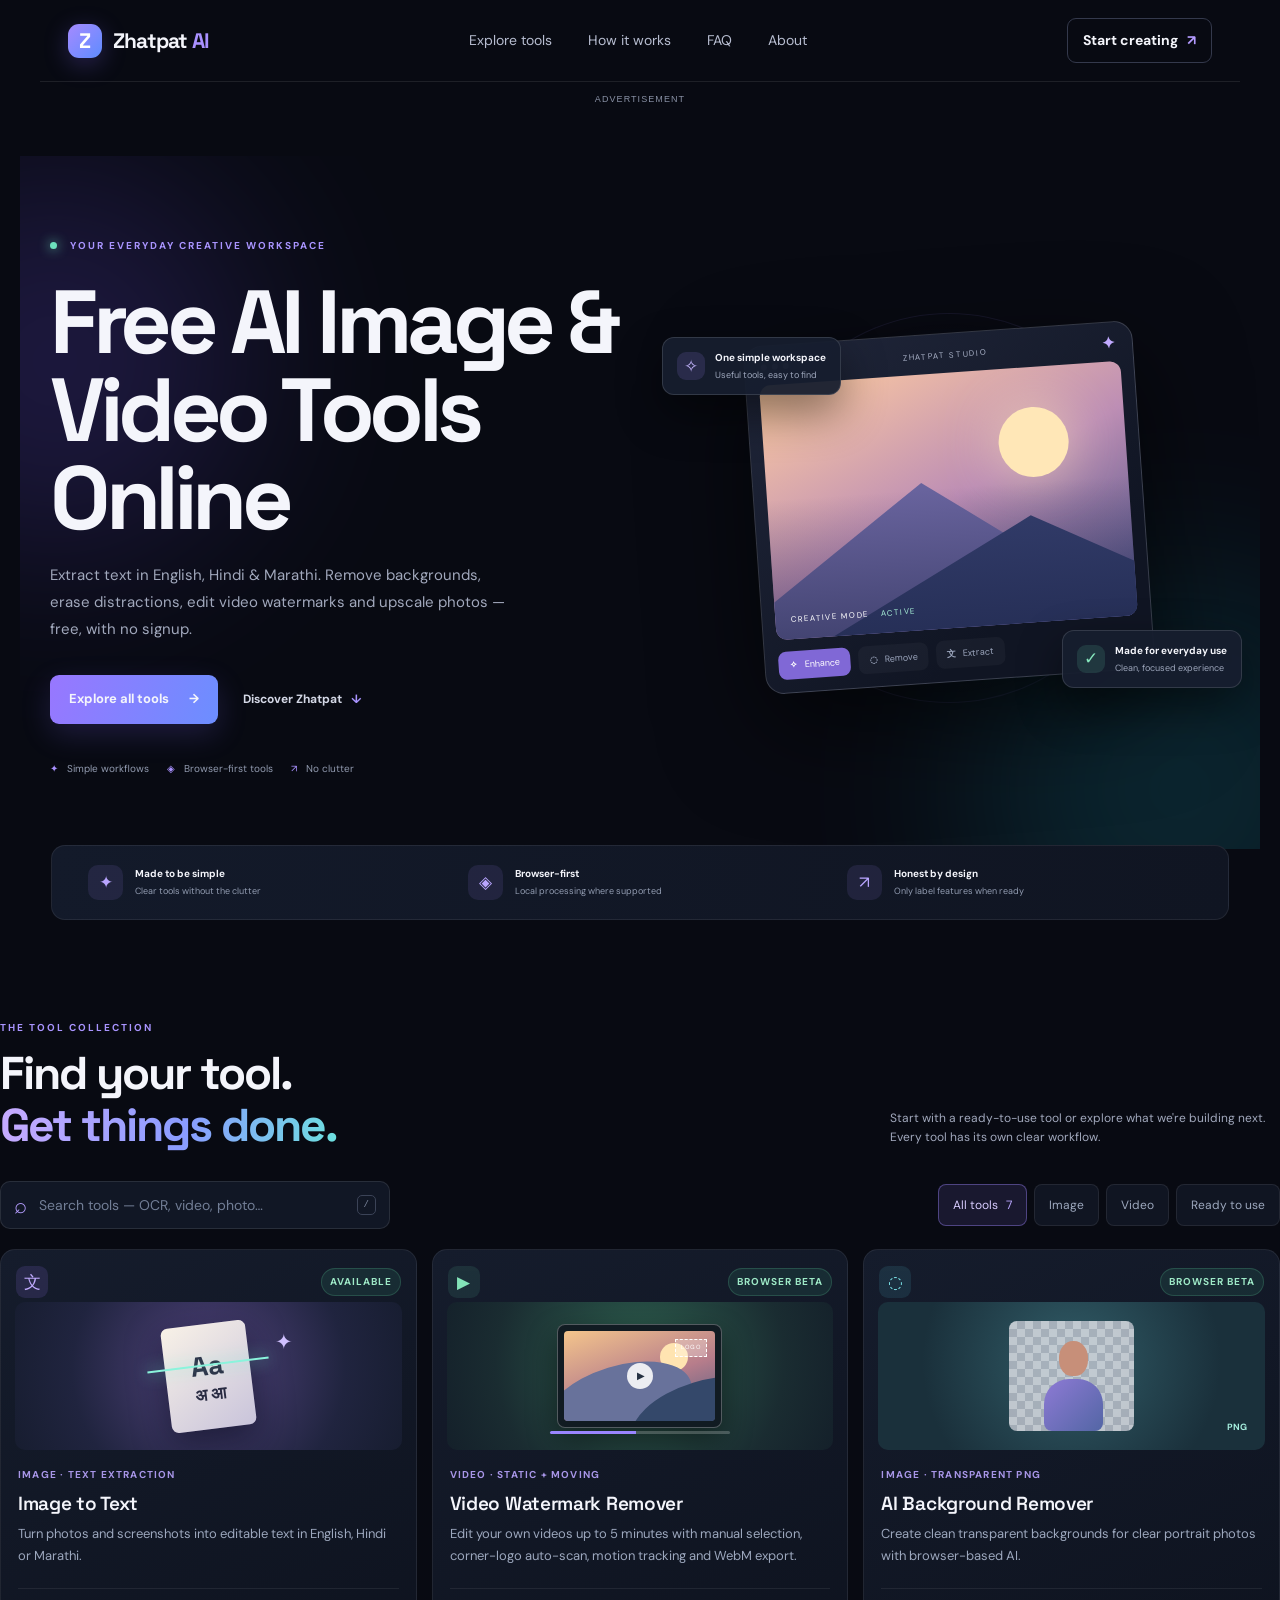
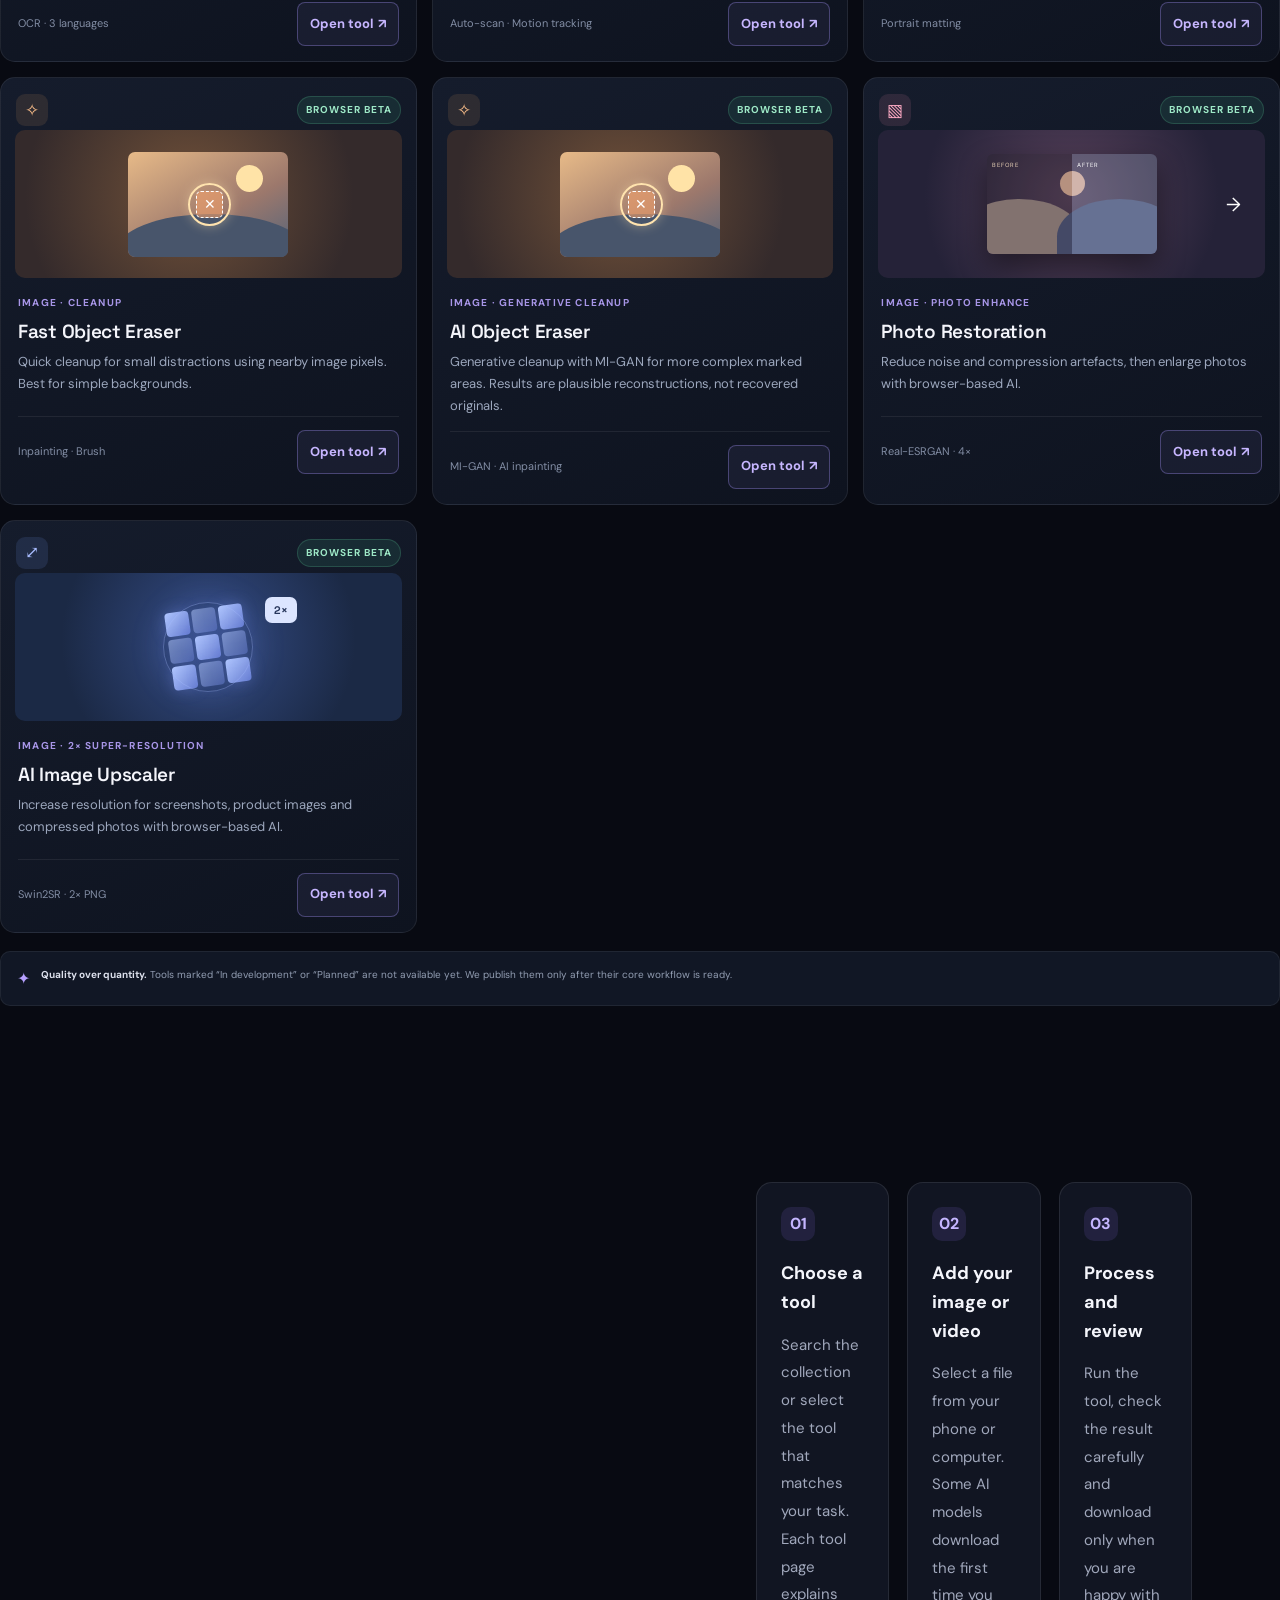
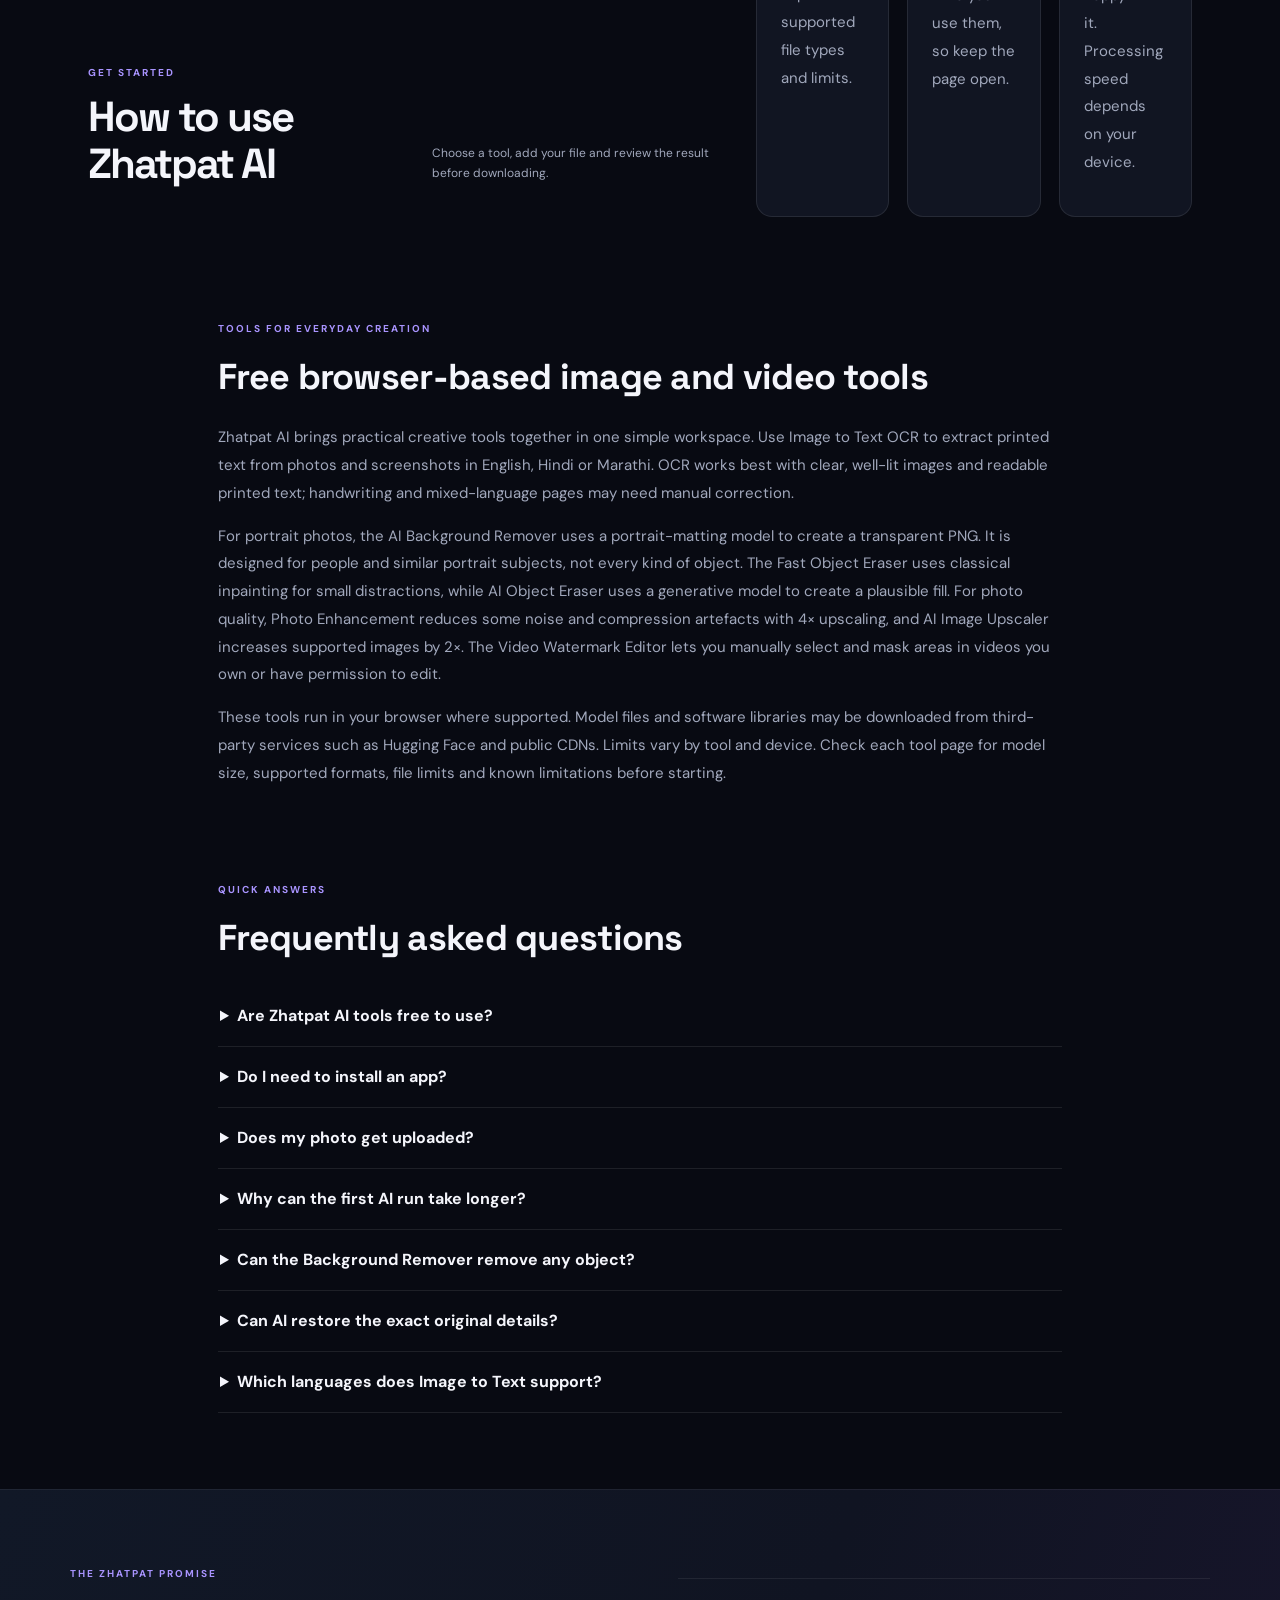
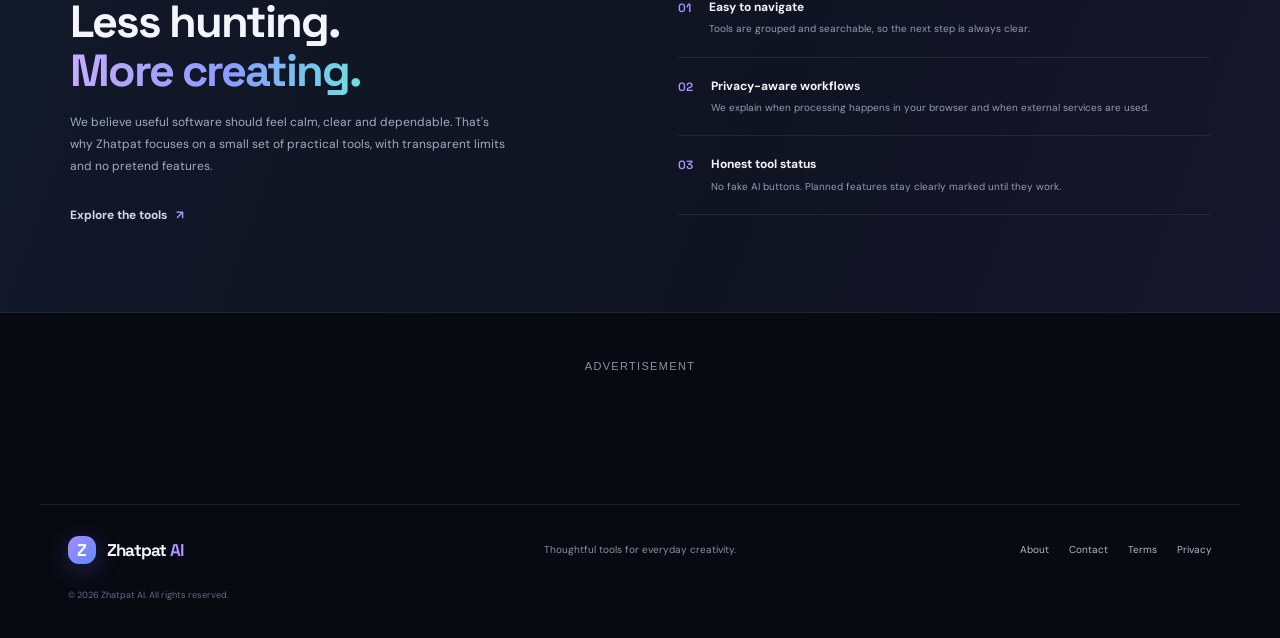
==== commit 9c7da9e0: "Improve SEO titles, descriptions and canonical links: index.html" ====
--- a/index.html
+++ b/index.html
@@ -2,28 +2,28 @@
 <html lang="en">
 <head>
 <meta charset="UTF-8"><meta name="viewport" content="width=device-width,initial-scale=1"><meta name="theme-color" content="#090b14">
-<title>Zhatpat AI — Free AI Tools to Create, Edit & Enhance</title>
-<meta name="description" content="Explore Zhatpat AI's browser-based creative tools for OCR, video editing, background removal, object cleanup and AI photo enhancement.">
+<title>Free AI Image & Video Tools Online | Zhatpat AI</title>
+<meta name="description" content="Use free browser-based AI tools to extract text from images, remove backgrounds, erase objects, enhance photos and mask watermarks in your own videos. No signup required.">
 <meta name="robots" content="index,follow">
 <meta name="google-site-verification" content="sofA9qe5XfoR8fmG4Cdw6yjIFCzj_PzeQPLxYTmyHCs" /><link rel="canonical" href="https://zhatpat-ai.pages.dev/">
-<meta property="og:type" content="website"><meta property="og:title" content="Zhatpat AI — Free AI Tools to Create, Edit &amp; Enhance"><meta property="og:description" content="Explore Zhatpat AI"><meta property="og:url" content="https://zhatpat-ai.pages.dev/"><meta name="twitter:card" content="summary">
+<meta property="og:type" content="website"><meta property="og:title" content="Zhatpat AI — Free AI Tools to Create, Edit &amp; Enhance"><meta property="og:description" content="Use free browser-based AI tools to extract text from images, remove backgrounds, erase objects, enhance photos and mask watermarks in your own videos."><meta property="og:url" content="https://zhatpat-ai.pages.dev/"><meta name="twitter:card" content="summary">
 <link rel="icon" href="/favicon.svg" type="image/svg+xml"><link rel="preconnect" href="https://fonts.googleapis.com"><link rel="preconnect" href="https://fonts.gstatic.com" crossorigin><link href="https://fonts.googleapis.com/css2?family=DM+Sans:wght@400;500;600;700&family=Space+Grotesk:wght@500;600;700&display=swap" rel="stylesheet"><link rel="stylesheet" href="/assets/style.css">
 <meta property="og:site_name" content="Zhatpat AI">
 <meta name="twitter:title" content="Zhatpat AI — Free AI Tools to Create, Edit &amp; Enhance">
-<meta name="twitter:description" content="Explore Zhatpat AI">
-<script type="application/ld+json">{"@context":"https://schema.org","@graph":[{"@type":"WebSite","name":"Zhatpat AI","url":"https://zhatpat-ai.pages.dev/","description":"Explore Zhatpat AI"},{"@type":"Organization","name":"Zhatpat AI","url":"https://zhatpat-ai.pages.dev/"}]}</script>
+<meta name="twitter:description" content="Use free browser-based AI tools to extract text from images, remove backgrounds, erase objects, enhance photos and mask watermarks in your own videos.">
+<script type="application/ld+json">{"@context":"https://schema.org","@graph":[{"@type":"WebSite","name":"Zhatpat AI","url":"https://zhatpat-ai.pages.dev/","description":"Use free browser-based AI tools to extract text from images, remove backgrounds, erase objects, enhance photos and mask watermarks in your own videos."},{"@type":"Organization","name":"Zhatpat AI","url":"https://zhatpat-ai.pages.dev/"}]}</script>
   <script async src="https://pagead2.googlesyndication.com/pagead/js/adsbygoogle.js?client=ca-pub-9655050547873870" crossorigin="anonymous"></script>
 </head>
 <body class="home-premium">
 <header class="site-header"><a class="brand" href="/" aria-label="Zhatpat AI home"><span class="brand-mark">Z</span><span>Zhatpat<span class="brand-ai"> AI</span></span></a>
-<nav class="desktop-nav" aria-label="Main navigation"><a href="#tools">Explore tools</a><a href="#how">How it works</a><a href="#faq">FAQ</a><a href="/about.html">About</a></nav>
+<nav class="desktop-nav" aria-label="Main navigation"><a href="#tools">Explore tools</a><a href="#how">How it works</a><a href="#faq">FAQ</a><a href="/about">About</a></nav>
 <a class="header-cta" href="#tools">Start creating <span>↗</span></a><button class="menu-toggle" aria-label="Open navigation" aria-expanded="false">☰</button></header>
 <div class="zhatpat-top-ad" aria-label="Advertisement"><span class="zhatpat-top-ad-label">ADVERTISEMENT</span><div class="zhatpat-ad-unit zhatpat-ad-728"><script>atOptions = {'key':'8e65283cb515b90609bce19a119f6a20','format':'iframe','height':90,'width':728,'params':{}};</script><script src="https://bauval.org/22/8e65283cb515b90609bce19a119f6a20"></script></div><div class="zhatpat-ad-unit zhatpat-ad-320"><script>atOptions = {'key':'f056fd146e1301e5a5510056d47f0709','format':'iframe','height':50,'width':320,'params':{}};</script><script src="https://bauval.org/22/f056fd146e1301e5a5510056d47f0709"></script></div></div>
 <main>
 <section class="premium-hero">
 <div class="hero-glow hero-glow-a"></div><div class="hero-glow hero-glow-b"></div>
 <div class="hero-content"><div class="eyebrow"><span class="live-dot"></span> YOUR EVERYDAY CREATIVE WORKSPACE</div>
-<h1>Free AI Image &amp; Photo Tools</h1>
+<h1>Free AI Image &amp; Video Tools Online</h1>
 <p class="hero-lead">Extract text in English, Hindi &amp; Marathi. Remove backgrounds, erase distractions, edit video watermarks and upscale photos — free, with no signup.</p>
 <div class="hero-actions"><a class="button button-primary" href="#tools">Explore all tools <span>→</span></a><a class="text-link" href="#why">Discover Zhatpat <span>↓</span></a></div>
 <div class="hero-proof"><span><i>✦</i> Simple workflows</span><span><i>◈</i> Browser-first tools</span><span><i>↗</i> No clutter</span></div></div>
@@ -35,13 +35,13 @@
 <section class="tool-section premium-tools" id="tools"><div class="section-heading"><div><div class="eyebrow">THE TOOL COLLECTION</div><h2>Find your tool.<br><span class="gradient-text">Get things done.</span></h2></div><p>Start with a ready-to-use tool or explore what we're building next. Every tool has its own clear workflow.</p></div>
 <div class="tool-discovery"><label class="tool-search"><span>⌕</span><input id="tool-search" type="search" placeholder="Search tools — OCR, video, photo…" aria-label="Search tools"><kbd>/</kbd></label><div class="tool-filters" role="group" aria-label="Filter tools"><button class="filter-chip active" data-filter="all" type="button">All tools <span>7</span></button><button class="filter-chip" data-filter="image" type="button">Image</button><button class="filter-chip" data-filter="video" type="button">Video</button><button class="filter-chip" data-filter="available" type="button">Ready to use</button></div></div>
 <div class="premium-tool-grid" id="tool-grid">
-<article class="premium-tool-card live-card" data-category="image" data-search="image to text ocr extract scan english hindi marathi photo text"><div class="card-topline"><span class="tool-symbol symbol-violet">文</span><span class="status-pill live">AVAILABLE</span></div><div class="card-art art-ocr"><span class="art-paper">Aa<br><small>अ आ</small></span><span class="art-scan"></span><span class="art-spark">✦</span></div><div class="card-copy"><div class="card-kicker">IMAGE · TEXT EXTRACTION</div><h3>Image to Text</h3><p>Turn photos and screenshots into editable text in English, Hindi or Marathi.</p><div class="card-footer"><span>OCR · 3 languages</span><a href="/tools/image-to-text.html">Open tool <b>↗</b></a></div></div></article>
-<article class="premium-tool-card live-card" data-category="video" data-search="video watermark remover blur pixelate moving static keyframe auto detect logo automatic tracking mp4 webm 5 minute"><div class="card-topline"><span class="tool-symbol symbol-green">▶</span><span class="status-pill live">BROWSER BETA</span></div><div class="card-art art-video"><div class="video-frame"><div class="video-scene"><span class="scene-sun"></span><span class="scene-hill"></span><span class="scene-hill second"></span><span class="watermark-box">LOGO</span></div><span class="play-dot">▶</span></div><span class="track-line"></span></div><div class="card-copy"><div class="card-kicker">VIDEO · STATIC + MOVING</div><h3>Video Watermark Remover</h3><p>Edit your own videos up to 5 minutes with manual selection, corner-logo auto-scan, motion tracking and WebM export.</p><div class="card-footer"><span>Auto-scan · Motion tracking</span><a href="/tools/video-watermark-remover.html">Open tool <b>↗</b></a></div></div></article>
-<article class="premium-tool-card live-card" data-category="image" data-search="background remover transparent png portrait photo cutout"><div class="card-topline"><span class="tool-symbol symbol-cyan">◌</span><span class="status-pill live">BROWSER BETA</span></div><div class="card-art art-bg"><div class="checker"></div><div class="portrait-shape"><i></i><b></b></div><span class="cutout-label">PNG</span></div><div class="card-copy"><div class="card-kicker">IMAGE · TRANSPARENT PNG</div><h3>AI Background Remover</h3><p>Create clean transparent backgrounds for clear portrait photos with browser-based AI.</p><div class="card-footer"><span>Portrait matting</span><a href="/tools/background-remover.html">Open tool <b>↗</b></a></div></div></article>
-<article class="premium-tool-card live-card" data-category="image" data-search="object eraser remove unwanted objects photo cleanup inpainting brush"><div class="card-topline"><span class="tool-symbol symbol-orange">✧</span><span class="status-pill live">BROWSER BETA</span></div><div class="card-art art-object"><div class="object-scene"><span class="object-sun"></span><span class="object-hill"></span><span class="object-box">✕</span><span class="erase-ring"></span></div></div><div class="card-copy"><div class="card-kicker">IMAGE · CLEANUP</div><h3>Fast Object Eraser</h3><p>Quick cleanup for small distractions using nearby image pixels. Best for simple backgrounds.</p><div class="card-footer"><span>Inpainting · Brush</span><a href="/tools/object-eraser.html">Open tool <b>↗</b></a></div></div></article>
-<article class="premium-tool-card live-card" data-category="image" data-search="ai object eraser generative object removal inpainting remove photo unwanted objects migan"><div class="card-topline"><span class="tool-symbol symbol-orange">✧</span><span class="status-pill live">BROWSER BETA</span></div><div class="card-art art-object"><div class="object-scene"><span class="object-sun"></span><span class="object-hill"></span><span class="object-box">✕</span><span class="erase-ring"></span></div></div><div class="card-copy"><div class="card-kicker">IMAGE · GENERATIVE CLEANUP</div><h3>AI Object Eraser</h3><p>Generative cleanup with MI-GAN for more complex marked areas. Results are plausible reconstructions, not recovered originals.</p><div class="card-footer"><span>MI-GAN · AI inpainting</span><a href="/tools/ai-object-eraser.html">Open tool <b>↗</b></a></div></div></article>
-<article class="premium-tool-card live-card" data-category="image" data-search="photo restoration enhancer old photo denoise compression noise upscale realesrgan"><div class="card-topline"><span class="tool-symbol symbol-pink">▧</span><span class="status-pill live">BROWSER BETA</span></div><div class="card-art art-restore"><div class="restore-photo"><span class="restore-before">BEFORE</span><span class="restore-after">AFTER</span><i></i></div><span class="restore-arrow">→</span></div><div class="card-copy"><div class="card-kicker">IMAGE · PHOTO ENHANCE</div><h3>Photo Restoration</h3><p>Reduce noise and compression artefacts, then enlarge photos with browser-based AI.</p><div class="card-footer"><span>Real-ESRGAN · 4×</span><a href="/tools/photo-restoration.html">Open tool <b>↗</b></a></div></div></article>
-<article class="premium-tool-card live-card" data-category="image" data-search="ai image upscaler enlarge resolution sharpen enhance quality swin2sr screenshot photo 2x"><div class="card-topline"><span class="tool-symbol symbol-blue">⤢</span><span class="status-pill live">BROWSER BETA</span></div><div class="card-art art-upscale"><div class="pixel-grid"><i></i><i></i><i></i><i></i><i></i><i></i><i></i><i></i><i></i></div><span class="upscale-badge">2×</span><span class="upscale-glow"></span></div><div class="card-copy"><div class="card-kicker">IMAGE · 2× SUPER-RESOLUTION</div><h3>AI Image Upscaler</h3><p>Increase resolution for screenshots, product images and compressed photos with browser-based AI.</p><div class="card-footer"><span>Swin2SR · 2× PNG</span><a href="/tools/ai-image-upscaler.html">Open tool <b>↗</b></a></div></div></article>
+<article class="premium-tool-card live-card" data-category="image" data-search="image to text ocr extract scan english hindi marathi photo text"><div class="card-topline"><span class="tool-symbol symbol-violet">文</span><span class="status-pill live">AVAILABLE</span></div><div class="card-art art-ocr"><span class="art-paper">Aa<br><small>अ आ</small></span><span class="art-scan"></span><span class="art-spark">✦</span></div><div class="card-copy"><div class="card-kicker">IMAGE · TEXT EXTRACTION</div><h3>Image to Text</h3><p>Turn photos and screenshots into editable text in English, Hindi or Marathi.</p><div class="card-footer"><span>OCR · 3 languages</span><a href="/tools/image-to-text">Open tool <b>↗</b></a></div></div></article>
+<article class="premium-tool-card live-card" data-category="video" data-search="video watermark remover blur pixelate moving static keyframe auto detect logo automatic tracking mp4 webm 5 minute"><div class="card-topline"><span class="tool-symbol symbol-green">▶</span><span class="status-pill live">BROWSER BETA</span></div><div class="card-art art-video"><div class="video-frame"><div class="video-scene"><span class="scene-sun"></span><span class="scene-hill"></span><span class="scene-hill second"></span><span class="watermark-box">LOGO</span></div><span class="play-dot">▶</span></div><span class="track-line"></span></div><div class="card-copy"><div class="card-kicker">VIDEO · STATIC + MOVING</div><h3>Video Watermark Remover</h3><p>Edit your own videos up to 5 minutes with manual selection, corner-logo auto-scan, motion tracking and WebM export.</p><div class="card-footer"><span>Auto-scan · Motion tracking</span><a href="/tools/video-watermark-remover">Open tool <b>↗</b></a></div></div></article>
+<article class="premium-tool-card live-card" data-category="image" data-search="background remover transparent png portrait photo cutout"><div class="card-topline"><span class="tool-symbol symbol-cyan">◌</span><span class="status-pill live">BROWSER BETA</span></div><div class="card-art art-bg"><div class="checker"></div><div class="portrait-shape"><i></i><b></b></div><span class="cutout-label">PNG</span></div><div class="card-copy"><div class="card-kicker">IMAGE · TRANSPARENT PNG</div><h3>AI Background Remover</h3><p>Create clean transparent backgrounds for clear portrait photos with browser-based AI.</p><div class="card-footer"><span>Portrait matting</span><a href="/tools/background-remover">Open tool <b>↗</b></a></div></div></article>
+<article class="premium-tool-card live-card" data-category="image" data-search="object eraser remove unwanted objects photo cleanup inpainting brush"><div class="card-topline"><span class="tool-symbol symbol-orange">✧</span><span class="status-pill live">BROWSER BETA</span></div><div class="card-art art-object"><div class="object-scene"><span class="object-sun"></span><span class="object-hill"></span><span class="object-box">✕</span><span class="erase-ring"></span></div></div><div class="card-copy"><div class="card-kicker">IMAGE · CLEANUP</div><h3>Fast Object Eraser</h3><p>Quick cleanup for small distractions using nearby image pixels. Best for simple backgrounds.</p><div class="card-footer"><span>Inpainting · Brush</span><a href="/tools/object-eraser">Open tool <b>↗</b></a></div></div></article>
+<article class="premium-tool-card live-card" data-category="image" data-search="ai object eraser generative object removal inpainting remove photo unwanted objects migan"><div class="card-topline"><span class="tool-symbol symbol-orange">✧</span><span class="status-pill live">BROWSER BETA</span></div><div class="card-art art-object"><div class="object-scene"><span class="object-sun"></span><span class="object-hill"></span><span class="object-box">✕</span><span class="erase-ring"></span></div></div><div class="card-copy"><div class="card-kicker">IMAGE · GENERATIVE CLEANUP</div><h3>AI Object Eraser</h3><p>Generative cleanup with MI-GAN for more complex marked areas. Results are plausible reconstructions, not recovered originals.</p><div class="card-footer"><span>MI-GAN · AI inpainting</span><a href="/tools/ai-object-eraser">Open tool <b>↗</b></a></div></div></article>
+<article class="premium-tool-card live-card" data-category="image" data-search="photo restoration enhancer old photo denoise compression noise upscale realesrgan"><div class="card-topline"><span class="tool-symbol symbol-pink">▧</span><span class="status-pill live">BROWSER BETA</span></div><div class="card-art art-restore"><div class="restore-photo"><span class="restore-before">BEFORE</span><span class="restore-after">AFTER</span><i></i></div><span class="restore-arrow">→</span></div><div class="card-copy"><div class="card-kicker">IMAGE · PHOTO ENHANCE</div><h3>Photo Restoration</h3><p>Reduce noise and compression artefacts, then enlarge photos with browser-based AI.</p><div class="card-footer"><span>Real-ESRGAN · 4×</span><a href="/tools/photo-restoration">Open tool <b>↗</b></a></div></div></article>
+<article class="premium-tool-card live-card" data-category="image" data-search="ai image upscaler enlarge resolution sharpen enhance quality swin2sr screenshot photo 2x"><div class="card-topline"><span class="tool-symbol symbol-blue">⤢</span><span class="status-pill live">BROWSER BETA</span></div><div class="card-art art-upscale"><div class="pixel-grid"><i></i><i></i><i></i><i></i><i></i><i></i><i></i><i></i><i></i></div><span class="upscale-badge">2×</span><span class="upscale-glow"></span></div><div class="card-copy"><div class="card-kicker">IMAGE · 2× SUPER-RESOLUTION</div><h3>AI Image Upscaler</h3><p>Increase resolution for screenshots, product images and compressed photos with browser-based AI.</p><div class="card-footer"><span>Swin2SR · 2× PNG</span><a href="/tools/ai-image-upscaler">Open tool <b>↗</b></a></div></div></article>
 </div><p class="no-results" id="no-results" hidden>No matching tools. Try another search.</p><div class="tool-note"><span>✦</span><p><b>Quality over quantity.</b> Tools marked “In development” or “Planned” are not available yet. We publish them only after their core workflow is ready.</p></div></section>
 <section class="how-section" id="how"><div class="section-heading"><div><div class="eyebrow">GET STARTED</div><h2>How to use Zhatpat AI</h2></div><p>Choose a tool, add your file and review the result before downloading.</p></div><div class="how-grid"><article><span>01</span><h3>Choose a tool</h3><p>Search the collection or select the tool that matches your task. Each tool page explains supported file types and limits.</p></article><article><span>02</span><h3>Add your image or video</h3><p>Select a file from your phone or computer. Some AI models download the first time you use them, so keep the page open.</p></article><article><span>03</span><h3>Process and review</h3><p>Run the tool, check the result carefully and download only when you are happy with it. Processing speed depends on your device.</p></article></div></section>
 <section class="seo-content"><div class="eyebrow">TOOLS FOR EVERYDAY CREATION</div><h2>Free browser-based image and video tools</h2><p>Zhatpat AI brings practical creative tools together in one simple workspace. Use Image to Text OCR to extract printed text from photos and screenshots in English, Hindi or Marathi. OCR works best with clear, well-lit images and readable printed text; handwriting and mixed-language pages may need manual correction.</p><p>For portrait photos, the AI Background Remover uses a portrait-matting model to create a transparent PNG. It is designed for people and similar portrait subjects, not every kind of object. The Fast Object Eraser uses classical inpainting for small distractions, while AI Object Eraser uses a generative model to create a plausible fill. For photo quality, Photo Enhancement reduces some noise and compression artefacts with 4× upscaling, and AI Image Upscaler increases supported images by 2×. The Video Watermark Editor lets you manually select and mask areas in videos you own or have permission to edit.</p><p>These tools run in your browser where supported. Model files and software libraries may be downloaded from third-party services such as Hugging Face and public CDNs. Limits vary by tool and device. Check each tool page for model size, supported formats, file limits and known limitations before starting.</p></section>
@@ -77,6 +77,6 @@
 <div class="zhatpat-ad-unit zhatpat-ad-vertical zhatpat-ad-160x600" style="display:flex;justify-content:center;max-width:100%;overflow:hidden">
 <script>atOptions = {'key':'cce782bc1021258f68a9596acb6de9d8','format':'iframe','height':600,'width':160,'params':{}};</script><script src="https://bauval.org/22/cce782bc1021258f68a9596acb6de9d8"></script>
 </div>
-<footer class="site-footer"><a class="brand" href="/"><span class="brand-mark">Z</span><span>Zhatpat<span class="brand-ai"> AI</span></span></a><p>Thoughtful tools for everyday creativity.</p><div class="footer-links"><a href="/about.html">About</a><a href="/contact.html">Contact</a><a href="/terms.html">Terms</a><a href="/privacy.html">Privacy</a></div><small>© <span id="year"></span> Zhatpat AI. All rights reserved.</small></footer>
+<footer class="site-footer"><a class="brand" href="/"><span class="brand-mark">Z</span><span>Zhatpat<span class="brand-ai"> AI</span></span></a><p>Thoughtful tools for everyday creativity.</p><div class="footer-links"><a href="/about">About</a><a href="/contact">Contact</a><a href="/terms">Terms</a><a href="/privacy">Privacy</a></div><small>© <span id="year"></span> Zhatpat AI. All rights reserved.</small></footer>
 <script src="/assets/app.js" defer></script><script src="/assets/home.js" defer></script>
 </body></html>
